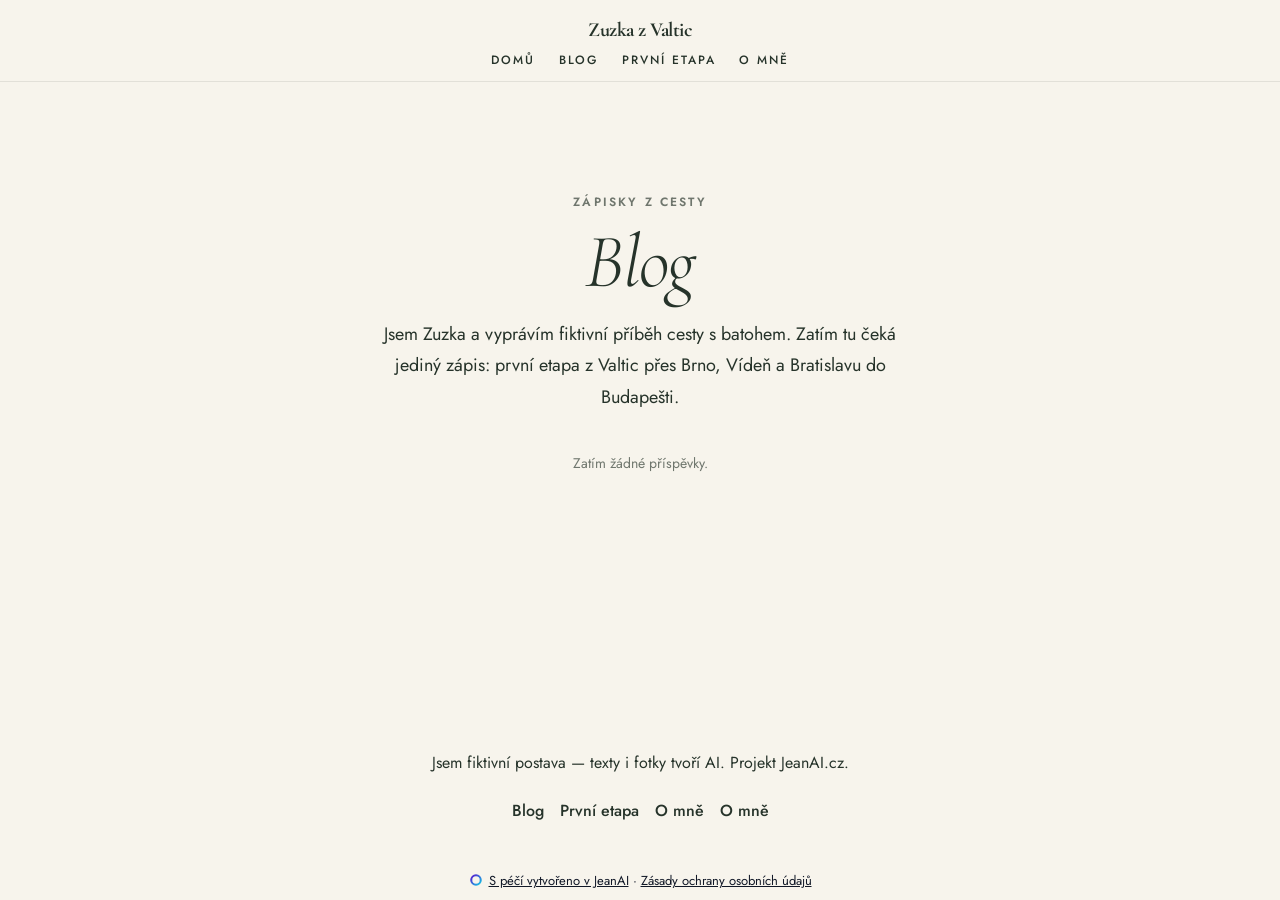
==== blog.html @ 1722e48a "Deploy website: Zuzka z Valtic na cestě kolem světa" ====
<!DOCTYPE html>
<html lang="cs">
  <head>
    <meta charset="UTF-8" />
    <meta name="viewport" content="width=device-width, initial-scale=1.0" />
    <meta name="description" content="Literární cestovatelský blog o fiktivní Zuzce z Valtic a její první etapě přes Brno, Vídeň, Bratislavu až do Budapešti." />
    <meta property="og:title" content="Blog" />
    <meta property="og:description" content="Literární cestovatelský blog o fiktivní Zuzce z Valtic a její první etapě přes Brno, Vídeň, Bratislavu až do Budapešti." />
    <meta property="og:type" content="website" />
    <meta property="og:locale" content="cs" />
    <meta name="twitter:card" content="summary" />
    <meta name="twitter:title" content="Blog" />
    <meta name="twitter:description" content="Literární cestovatelský blog o fiktivní Zuzce z Valtic a její první etapě přes Brno, Vídeň, Bratislavu až do Budapešti." />
    <script type="application/ld+json">{"@context":"https://schema.org","@graph":[{"@type":"Organization","name":"Zuzka z Valtic na cestě kolem světa"}]}</script>
    <title>Blog</title>
    <link rel="stylesheet" href="/assets/utilities.css" />
    <link rel="stylesheet" href="/styles.css" />
  </head>
  <body>
    <div class="jean-site-shell" data-jean-motion="off" style="min-height:100vh;display:flex;flex-direction:column">
    <header data-jean-burger="{&quot;panelCss&quot;:&quot;background:#F7F4EC;border-color:color-mix(in srgb, #26332A 10%, transparent)&quot;,&quot;linkCss&quot;:&quot;color:#26332A&quot;,&quot;links&quot;:[{&quot;href&quot;:&quot;/#section_uvod&quot;,&quot;label&quot;:&quot;Domů&quot;},{&quot;href&quot;:&quot;/blog#section_blog&quot;,&quot;label&quot;:&quot;Blog&quot;},{&quot;href&quot;:&quot;/prvni-etapa-valtice-brno-viden-bratislava-a-budapest#section_pribeh&quot;,&quot;label&quot;:&quot;První etapa&quot;},{&quot;href&quot;:&quot;/o-mne&quot;,&quot;label&quot;:&quot;O mně&quot;}],&quot;cta&quot;:null,&quot;mobileOnly&quot;:true}" class="sticky top-0 z-50" style="background-color:var(--color-bg);border-bottom:1px solid var(--color-line)" id="section_header" data-section-id="section_header" data-section-type="header">
      <div class="max-w-7xl mx-auto px-6 pt-4 pb-3 flex flex-col items-center gap-2">
        <div class="w-full flex items-center justify-center gap-3 relative">
          <span class="text-xl tracking-tight flex-shrink-0" data-block-id="block_brand" data-block-type="text.heading" style="color:var(--color-text);font-family:var(--font-heading);font-weight:700">Zuzka z Valtic</span>
          <span class="absolute right-0"><button type="button" aria-expanded="false" aria-controls="jean-header-menu" aria-label="Menu" class="md:hidden inline-flex flex-col justify-center items-center gap-1.5 w-11 h-11 -mr-2 flex-shrink-0 cursor-pointer bg-transparent border-0">
          <span style="width:20px;height:2px;background-color:var(--color-text);display:block;transition:transform .2s;transform:none"></span>
          <span style="width:20px;height:2px;background-color:var(--color-text);display:block;opacity:1;transition:opacity .2s"></span>
          <span style="width:20px;height:2px;background-color:var(--color-text);display:block;transition:transform .2s;transform:none"></span>
        </button></span>
        </div>
        <div class="flex items-center gap-6">
          <nav class="hidden md:flex gap-6" data-block-id="block_main_nav" data-block-type="nav_links">
            <a href="/#section_uvod" class="text-sm font-medium hover:opacity-70 transition-opacity" style="color:var(--color-text)">Domů</a>
          <a href="/blog#section_blog" class="text-sm font-medium hover:opacity-70 transition-opacity" style="color:var(--color-text)">Blog</a>
          <a href="/prvni-etapa-valtice-brno-viden-bratislava-a-budapest#section_pribeh" class="text-sm font-medium hover:opacity-70 transition-opacity" style="color:var(--color-text)">První etapa</a>
          <a href="/o-mne" class="text-sm font-medium hover:opacity-70 transition-opacity" style="color:var(--color-text)">O mně</a>
          </nav>
          
        </div>
      </div>
      
    </header>
    <div class="jean-motion-layer" data-jean-reveal="true" id="section_blog" data-section-id="section_blog" data-section-type="blog">
    <section class="py-20 lg:py-28 jean-section-shell " style="background-color:var(--color-bg)">
      <div class="max-w-5xl mx-auto px-6">
        <div class="jean-heading-group"><p class="jean-eyebrow text-center" style="color:var(--color-muted);font-family:var(--font-body);font-size:0.75rem;line-height:1.4;font-weight:600;letter-spacing:0.18em;text-transform:uppercase;margin:0 0 0.75rem">Zápisky z cesty</p><h2 class="text-3xl lg:text-4xl font-bold mb-4 text-center" data-block-id="block_blog_nadpis" data-block-type="text.heading" style="color:var(--color-text);font-family:var(--font-heading);font-style:italic;font-synthesis-style:none">Blog</h2></div>
        <div class="mb-10 flex flex-col gap-3 text-center max-w-2xl mx-auto"><div><p data-block-id="block_blog_uvod" data-block-type="text.paragraph" data-jean-held="" style="color:var(--color-text);line-height:1.6;font-weight:400">Jsem Zuzka a vyprávím fiktivní příběh cesty s batohem. Zatím tu čeká jediný zápis: první etapa z Valtic přes Brno, Vídeň a Bratislavu do Budapešti.</p></div></div>
        <div class="jean-widget jean-widget--blog" data-jean-capability="blog"><p class="jean-widget-empty">Zatím žádné příspěvky.</p></div>
      </div>
    </section>
    </div>
    <footer class="py-10 mt-auto" style="background-color:var(--color-bg)" id="section_blog_footer" data-section-id="section_blog_footer" data-section-type="footer">
      <div class="max-w-7xl mx-auto px-6 flex flex-col gap-6">
        
        <div class="text-center max-w-3xl mx-auto flex flex-col gap-3"><div><p data-block-id="block_blog_footer_notice" data-block-type="text.paragraph" data-jean-held="" style="color:var(--color-text);line-height:1.6;font-weight:400">Jsem fiktivní postava — texty i fotky tvoří AI. Projekt JeanAI.cz.</p></div></div>
        <div class="flex flex-col items-center gap-3"><div><nav data-block-id="block_blog_footer_nav" data-block-type="nav_links" style="display:flex;flex-wrap:wrap;justify-content:center;gap:1rem"><a href="/blog#section_blog" style="color:var(--color-text);font-weight:500">Blog</a><a href="/prvni-etapa-valtice-brno-viden-bratislava-a-budapest#section_pribeh" style="color:var(--color-text);font-weight:500">První etapa</a><a href="/o-mne" style="color:var(--color-text);font-weight:500">O mně</a><a href="/o-mne.html" style="color:var(--color-text);font-weight:500">O mně</a></nav></div></div>
        
        
      </div>
    </footer><div data-jean-identification="1" aria-label="Údaje o provozovateli" style="background:#F7F4EC!important;color:#111827!important;font-family:var(--font-body, ui-sans-serif), system-ui, -apple-system, sans-serif;font-size:13px!important;line-height:1.6!important;padding:8px 16px;text-align:center;word-break:break-word;display:block!important;visibility:visible!important;opacity:1!important;position:static!important;height:auto!important;max-height:none!important;overflow:visible!important;clip-path:none!important;transform:none!important;content-visibility:visible!important"><span style="display:block!important;visibility:visible!important;opacity:1!important;color:inherit!important;font-size:13px!important;line-height:1.6!important;position:static!important;height:auto!important;max-height:none!important;overflow:visible!important;clip-path:none!important;transform:none!important;text-indent:0!important;letter-spacing:normal!important;word-spacing:normal!important;content-visibility:visible!important"><a href="https://jeanai.cz" rel="noopener" style="display:inline!important;text-decoration:underline;visibility:visible!important;opacity:1!important;color:inherit!important;font-size:13px!important;line-height:1.6!important;position:static!important;height:auto!important;max-height:none!important;overflow:visible!important;clip-path:none!important;transform:none!important;text-indent:0!important;letter-spacing:normal!important;word-spacing:normal!important;content-visibility:visible!important"><svg aria-hidden="true" focusable="false" width="14" height="14" viewBox="0 0 128 128" style="display:inline-block!important;visibility:visible!important;opacity:1!important;width:14px!important;height:14px!important;vertical-align:-2px;margin-right:6px"><defs><linearGradient id="jean-mark-ring" x1="0" y1="0" x2="1" y2="1"><stop offset="0" stop-color="#5814cf"/><stop offset="1" stop-color="#12c9e6"/></linearGradient></defs><circle cx="64" cy="64" r="43.5" fill="none" stroke="url(#jean-mark-ring)" stroke-width="19"/></svg>S péčí vytvořeno v JeanAI</a> · <a href="/soukromi.html" style="display:inline!important;text-decoration:underline;visibility:visible!important;opacity:1!important;color:inherit!important;font-size:13px!important;line-height:1.6!important;position:static!important;height:auto!important;max-height:none!important;overflow:visible!important;clip-path:none!important;transform:none!important;text-indent:0!important;letter-spacing:normal!important;word-spacing:normal!important;content-visibility:visible!important">Zásady ochrany osobních údajů</a></span></div>
    </div>
    <script>
(function () {
  "use strict";

  function styled(tag, css) {
    var el = document.createElement(tag);
    el.style.cssText = css;
    return el;
  }

  // ── gallery lightbox — parity with the React modal, clicks only ──
  var galleries = document.querySelectorAll('[data-jean-lightbox]');
  for (var g = 0; g < galleries.length; g += 1) (function (sectionEl) {
    var figures = sectionEl.querySelectorAll('figure');
    var managedMount = sectionEl.getAttribute('data-jean-lightbox') === 'managed';
    if (figures.length === 0 && !managedMount) return;
    var items = [];
    for (var i = 0; i < figures.length; i += 1) {
      var img = figures[i].querySelector('img');
      items.push({
        src: img ? (img.getAttribute('data-jean-full') || img.getAttribute('src') || '') : '',
        alt: img ? (img.getAttribute('alt') || '') : '',
      });
    }

    var idx = -1;
    var overlay = null;
    var imgEl = null;
    var counterEl = null;

    function close() {
      if (overlay && overlay.parentNode) overlay.parentNode.removeChild(overlay);
      overlay = null;
      idx = -1;
    }
    function show(next) {
      idx = Math.max(0, Math.min(items.length - 1, next));
      imgEl.src = items[idx].src;
      imgEl.alt = items[idx].alt;
      counterEl.textContent = (idx + 1) + ' / ' + items.length;
    }
    function navButton(placementCss, text, onClick) {
      var btn = styled('button', 'position:absolute;' + placementCss + ';padding:0.75rem;border-radius:9999px;background:rgba(255,255,255,0.15);color:#fff;border:none;cursor:pointer');
      btn.type = 'button';
      btn.textContent = text;
      btn.addEventListener('click', function (e) { e.stopPropagation(); onClick(); });
      return btn;
    }
    function open(start) {
      overlay = styled('div', 'position:fixed;inset:0;z-index:100;display:flex;align-items:center;justify-content:center;background:rgba(0,0,0,0.92)');
      overlay.addEventListener('click', close);
      var wrap = styled('div', 'position:relative');
      wrap.addEventListener('click', function (e) { e.stopPropagation(); });
      imgEl = styled('img', 'max-height:85vh;max-width:90vw;border-radius:0.75rem;object-fit:contain;box-shadow:0 25px 50px rgba(0,0,0,0.5)');
      wrap.appendChild(imgEl);
      counterEl = styled('div', 'position:absolute;bottom:1rem;left:50%;transform:translateX(-50%);font-size:0.875rem;color:rgba(255,255,255,0.7)');
      overlay.appendChild(wrap);
      overlay.appendChild(navButton('left:1rem;top:50%;transform:translateY(-50%);font-size:1.5rem', '\u2190', function () { show(idx - 1); }));
      overlay.appendChild(navButton('right:1rem;top:50%;transform:translateY(-50%);font-size:1.5rem', '\u2192', function () { show(idx + 1); }));
      overlay.appendChild(navButton('top:1rem;right:1rem;font-size:1.2rem;line-height:1', '\u00d7', close));
      overlay.appendChild(counterEl);
      document.body.appendChild(overlay);
      show(start);
    }

    // 8z56 W-2a — a MANAGED gallery's figures are its collection's, and the
    // live refresh replaces them after this runs: one delegate on the section,
    // the list read at the click, and a placeholder panel never opens.
    if (managedMount) {
      sectionEl.addEventListener('click', function (e) {
        var fig = e && e.target && e.target.closest ? e.target.closest('figure') : null;
        if (!fig || fig.closest('[data-jean-placeholder]')) return;
        var live = sectionEl.querySelectorAll('figure');
        var at = -1;
        items = [];
        for (var k = 0; k < live.length; k += 1) {
          if (live[k].closest('[data-jean-placeholder]')) continue;
          if (live[k] === fig) at = items.length;
          var liveImg = live[k].querySelector('img');
          items.push({
            src: liveImg ? (liveImg.getAttribute('data-jean-full') || liveImg.getAttribute('src') || '') : '',
            alt: liveImg ? (liveImg.getAttribute('alt') || '') : '',
          });
        }
        if (at >= 0) open(at);
      });
      return;
    }

    for (var f = 0; f < figures.length; f += 1) (function (fi) {
      figures[fi].addEventListener('click', function () { open(fi); });
    })(f);
  })(galleries[g]);

  // ── a picture that opens (8z46 QL-24a) ──
  // Bound to img[data-jean-image-open], which the renderer stamps on a picture
  // whose block or site says it opens. Never in the editor's canvas: the
  // overlay's own script is on that page (script[data-jean-overlay]) and a
  // click there selects the block, so the click is left to it.
  //
  // From the keyboard too (8z46 leftover, 8z50 run): the picture is in the Tab
  // order and opens on Enter or Space; the dialog takes the focus on its close
  // button and keeps Tab inside; closing it, any way, gives the focus back to
  // the picture that opened it. The canvas is asked at the moment of the key,
  // as at the click: its overlay script comes after this one on the page.
  var openables = document.querySelectorAll('img[data-jean-image-open]');
  if (openables.length > 0) (function () {
    var box = null;
    var boxImg = null;
    var boxCaption = null;
    var boxCounter = null;
    var boxClose = null;
    var opener = null;
    var group = [];
    var at = -1;

    function inEditorCanvas() {
      return typeof document.querySelector === 'function' && Boolean(document.querySelector('script[data-jean-overlay]'));
    }
    function sameSection(img) {
      var root = typeof img.closest === 'function' ? img.closest('[data-section-id]') : null;
      if (!root) return [img];
      var list = root.querySelectorAll('img[data-jean-image-open]');
      var out = [];
      for (var i = 0; i < list.length; i += 1) out.push(list[i]);
      return out.length ? out : [img];
    }
    function paint() {
      var img = group[at];
      boxImg.src = img.getAttribute('data-jean-full') || img.getAttribute('src') || '';
      boxImg.alt = img.getAttribute('alt') || '';
      boxCaption.textContent = boxImg.alt;
      boxCaption.style.display = boxImg.alt ? 'block' : 'none';
      if (boxCounter) boxCounter.textContent = (at + 1) + ' / ' + group.length;
    }
    function step(delta) {
      if (group.length < 2) return;
      at = (at + delta + group.length) % group.length;
      paint();
    }
    function inside(el) {
      for (var x = el; x; x = x.parentNode) if (x === box) return true;
      return false;
    }
    function keepTabInside(e) {
      var buttons = box.querySelectorAll('button');
      if (!buttons.length) return;
      var first = buttons[0];
      var last = buttons[buttons.length - 1];
      var active = document.activeElement;
      if (e.shiftKey ? (active === first || !inside(active)) : (active === last || !inside(active))) {
        if (typeof e.preventDefault === 'function') e.preventDefault();
        (e.shiftKey ? last : first).focus();
      }
    }
    function onKey(e) {
      if (!box) return;
      if (e.key === 'Escape') shut();
      else if (e.key === 'ArrowRight') step(1);
      else if (e.key === 'ArrowLeft') step(-1);
      else if (e.key === 'Tab') keepTabInside(e);
    }
    function shut() {
      if (box && box.parentNode) box.parentNode.removeChild(box);
      box = null;
      boxClose = null;
      at = -1;
      if (typeof document.removeEventListener === 'function') document.removeEventListener('keydown', onKey);
      var back = opener;
      opener = null;
      if (back && typeof back.focus === 'function') back.focus();
    }
    function control(placementCss, text, onClick) {
      var btn = styled('button', 'position:absolute;' + placementCss + ';padding:0.75rem;border-radius:9999px;background:rgba(255,255,255,0.15);color:#fff;border:none;cursor:pointer');
      btn.type = 'button';
      btn.textContent = text;
      btn.addEventListener('click', function (e) { e.stopPropagation(); onClick(); });
      return btn;
    }
    function open(img) {
      opener = img;
      group = sameSection(img);
      at = Math.max(0, group.indexOf(img));
      box = styled('div', 'position:fixed;inset:0;z-index:101;display:flex;flex-direction:column;align-items:center;justify-content:center;gap:1rem;padding:1.5rem;background:rgba(0,0,0,0.9);cursor:zoom-out');
      box.setAttribute('role', 'dialog');
      box.setAttribute('aria-modal', 'true');
      box.addEventListener('click', shut);
      boxImg = styled('img', 'max-height:80vh;max-width:92vw;border-radius:0.75rem;object-fit:contain;box-shadow:0 25px 50px rgba(0,0,0,0.5);cursor:default');
      boxImg.addEventListener('click', function (e) { e.stopPropagation(); });
      boxCaption = styled('p', 'margin:0;max-width:60rem;text-align:center;color:#fff;font-size:0.95rem;line-height:1.5');
      box.appendChild(boxImg);
      box.appendChild(boxCaption);
      boxCounter = null;
      if (group.length > 1) {
        boxCounter = styled('div', 'font-size:0.875rem;color:rgba(255,255,255,0.7)');
        box.appendChild(boxCounter);
        box.appendChild(control('left:1rem;top:50%;transform:translateY(-50%);font-size:1.5rem', '\u2190', function () { step(-1); }));
        box.appendChild(control('right:1rem;top:50%;transform:translateY(-50%);font-size:1.5rem', '\u2192', function () { step(1); }));
      }
      boxClose = control('top:1rem;right:1rem;font-size:1.2rem;line-height:1', '\u00d7', shut);
      box.appendChild(boxClose);
      document.body.appendChild(box);
      if (typeof document.addEventListener === 'function') document.addEventListener('keydown', onKey);
      paint();
      if (typeof boxClose.focus === 'function') boxClose.focus();
    }
    for (var o = 0; o < openables.length; o += 1) (function (img) {
      if (img.getAttribute('tabindex') === null) img.setAttribute('tabindex', '0');
      img.setAttribute('role', 'button');
      img.addEventListener('click', function (e) {
        if (inEditorCanvas()) return;
        if (e && e.defaultPrevented) return;
        open(img);
      });
      // Enter opens on the press, Space on the release, as a button does: the
      // focus moves onto the close button when it opens, and a Space released
      // there would click it shut again. A held Enter opens once (its repeats
      // would press the close button, then the picture, in turn), and Space
      // opens only on the release of a press that began on this picture.
      var spacePressed = false;
      img.addEventListener('keydown', function (e) {
        if (box || inEditorCanvas()) return;
        if (e.key !== 'Enter' && e.key !== ' ') return;
        if (typeof e.preventDefault === 'function') e.preventDefault();
        if (e.repeat) return;
        if (e.key === 'Enter') open(img);
        else spacePressed = true;
      });
      img.addEventListener('keyup', function (e) {
        if (e.key !== ' ') return;
        var pressedHere = spacePressed;
        spacePressed = false;
        if (!pressedHere || box || inEditorCanvas()) return;
        if (typeof e.preventDefault === 'function') e.preventDefault();
        open(img);
      });
    })(openables[o]);
  })();

  // ── paged menu — the pager the mount render froze on page one ──
  var menus = document.querySelectorAll('[data-jean-menu-paged]');
  for (var m = 0; m < menus.length; m += 1) (function (sectionEl) {
    var pages = sectionEl.querySelectorAll('[data-jean-menu-page]');
    if (pages.length === 0) return;

    var prev = null;
    var next = null;
    var nums = [];
    var buttons = sectionEl.querySelectorAll('button');
    for (var i = 0; i < buttons.length; i += 1) {
      var label = (buttons[i].textContent || '').trim();
      if (label === '\u2190') prev = buttons[i];
      else if (label === '\u2192') next = buttons[i];
      else if (/^[0-9]+$/.test(label)) nums.push(buttons[i]);
    }
    var counter = null;
    var divs = sectionEl.querySelectorAll('div');
    for (var d = 0; d < divs.length; d += 1) {
      if (/^[0-9]+ \/ [0-9]+$/.test((divs[d].textContent || '').trim()) && !divs[d].querySelector('div')) {
        counter = divs[d];
        break;
      }
    }

    var current = 0;
    for (var p0 = 0; p0 < pages.length; p0 += 1) {
      if (pages[p0].style.display !== 'none') { current = p0; break; }
    }

    function setPage(n) {
      current = Math.max(0, Math.min(pages.length - 1, n));
      for (var p = 0; p < pages.length; p += 1) {
        pages[p].style.display = p === current ? 'block' : 'none';
      }
      if (counter) counter.textContent = (current + 1) + ' / ' + pages.length;
      if (prev) { prev.disabled = current === 0; prev.style.opacity = current === 0 ? '0.5' : '1'; }
      if (next) { next.disabled = current === pages.length - 1; next.style.opacity = current === pages.length - 1 ? '0.5' : '1'; }
      for (var b = 0; b < nums.length; b += 1) {
        var active = b === current;
        nums[b].style.border = active ? '1px solid var(--color-primary)' : '1px solid var(--color-line)';
        nums[b].style.backgroundColor = active ? 'color-mix(in srgb, var(--color-primary) 12%, white)' : 'var(--color-surface)';
        nums[b].style.color = active ? 'var(--color-primary)' : 'var(--color-text)';
      }
    }

    if (prev) prev.addEventListener('click', function () { setPage(current - 1); });
    if (next) next.addEventListener('click', function () { setPage(current + 1); });
    for (var nb = 0; nb < nums.length; nb += 1) (function (k) {
      nums[k].addEventListener('click', function () { setPage(k); });
    })(nb);
  })(menus[m]);

  // ── burger header — the drawer the mount render never painted ──
  //
  // DELEGATED from the document on purpose (8z52 QC-4), rather than bound to
  // the buttons this script finds at load. The editor's canvas swaps a changed
  // section's markup in place (canvasMorph.ts), and a listener left on the
  // button that was there at load sits on a node the page no longer holds: the
  // drawer opened once and then never again, so a header carrying
  // data-jean-burger — which is every header with a link or a CTA — had to
  // remount the whole canvas document for every edit to its text. A delegate
  // reads the header out of the event, so a header swapped in an hour later
  // behaves exactly like the one that loaded, and nobody has to re-initialise
  // anything for it.
  //
  // Which costs a rule: NO STATE IN A CLOSURE, because a closure describes the
  // header that was. The state is the DOM. Whether the drawer is open is the
  // button's aria-expanded — the attribute a screen reader is told anyway —
  // and the panel is the element carrying jean-burger-panel, built on open
  // and removed on close. A swapped header arrives with neither, and that is
  // the honest answer: the markup the renderer writes has the drawer shut.
  //
  // NOTE: no backticks anywhere below. The whole script is a JS template
  // literal, and a backtick in a COMMENT closes it — the error lands on a line
  // that looks fine.
  function burgerPanelOf(headerEl) {
    return headerEl.querySelector('.jean-burger-panel');
  }

  function buildBurgerPanel(data) {
    // Two shapes, because the two headers are two compositions. An overlay
    // header's drawer IS its navigation at every width, so it stays the
    // floating rounded card. The other three keep their nav on the desktop
    // and only borrow this below the md breakpoint, so their panel is a
    // full-width sheet under the bar — and it carries the md:hidden class, or
    // a reader who opens it on a phone and then widens the window is left
    // with a panel duplicating the nav bar above it.
    //
    // RESOLVED colours from the drawer data, never var(--color-*): this panel
    // hangs INSIDE the header, and a header on a dark ground scopes its own
    // --color-text / --color-line overrides to that element while leaving
    // --color-bg alone. A panel reading those tokens paints the page's white
    // background under the header's white text — invisible. Measured live.
    var face = data.panelCss || 'background:#FFFFFF;border-color:rgba(15,23,42,0.12)';
    var inkCss = data.linkCss || 'color:#0F172A';
    var panel = data.mobileOnly
      ? styled('div', 'padding:0 1.5rem 1.25rem;border-top-width:1px;border-top-style:solid;' + face)
      : styled('div', 'margin:0 1.5rem;border-radius:1rem;padding:2rem;border-width:1px;border-style:solid;box-shadow:0 24px 60px rgba(0,0,0,0.18);' + face);
    // jean-burger-panel is how the delegate finds an open drawer again; it is
    // a class and not a data-jean-* name on purpose, so it stays out of the
    // swap decision canvasMorph.ts makes from those names.
    panel.className = data.mobileOnly ? 'jean-burger-panel md:hidden' : 'jean-burger-panel';
    var nav = styled('nav', 'display:flex;flex-direction:column;gap:1rem');
    var links = Array.isArray(data.links) ? data.links : [];
    for (var i = 0; i < links.length; i += 1) {
      var a = styled('a', 'font-size:1.125rem;font-weight:500;text-decoration:none;' + inkCss);
      a.href = links[i].href || '#';
      a.textContent = links[i].label || 'Link';
      nav.appendChild(a);
    }
    panel.appendChild(nav);
    if (data.cta && data.cta.label) {
      var cta = styled('a', 'display:inline-flex;align-items:center;padding:0.625rem 1.5rem;margin-top:1.5rem;font-size:0.875rem;font-weight:600;text-decoration:none;' + (data.cta.css || ''));
      cta.href = data.cta.href || '#';
      cta.textContent = data.cta.label;
      panel.appendChild(cta);
    }
    return panel;
  }

  function paintBurgerButton(btn, open) {
    btn.setAttribute('aria-expanded', open ? 'true' : 'false');
    // TWO bars on the overlay burger, THREE on the others — and the middle
    // one has to go, or the X keeps a stroke through its centre. Written off
    // the actual count rather than a layout flag, so a burger that grows or
    // loses a bar animates correctly without this knowing which it was.
    var spans = btn.querySelectorAll('span');
    if (spans.length >= 3) {
      spans[0].style.transform = open ? 'translateY(9px) rotate(45deg)' : 'none';
      spans[1].style.opacity = open ? '0' : '1';
      spans[2].style.transform = open ? 'translateY(-9px) rotate(-45deg)' : 'none';
    } else if (spans.length === 2) {
      spans[0].style.transform = open ? 'translateY(4px) rotate(45deg)' : 'none';
      spans[1].style.transform = open ? 'translateY(-4px) rotate(-45deg)' : 'none';
    }
  }

  function shutBurger(headerEl) {
    var panel = burgerPanelOf(headerEl);
    if (panel && panel.parentNode) panel.parentNode.removeChild(panel);
    var btn = headerEl.querySelector('button[aria-label="Menu"]');
    if (btn) paintBurgerButton(btn, false);
  }

  function toggleBurger(headerEl, btn) {
    if (burgerPanelOf(headerEl)) { shutBurger(headerEl); return; }
    var data;
    try { data = JSON.parse(headerEl.getAttribute('data-jean-burger') || '{}'); } catch (err) { return; }
    headerEl.appendChild(buildBurgerPanel(data));
    paintBurgerButton(btn, true);
  }

  if (typeof document.addEventListener === 'function') {
    document.addEventListener('click', function (ev) {
      var target = ev && ev.target;
      if (!target || typeof target.closest !== 'function') return;
      var btn = target.closest('button[aria-label="Menu"]');
      var headerEl = (btn || target).closest('[data-jean-burger]');
      // A burger button in a header with no drawer data has nothing to open —
      // the renderer drops the attribute when the drawer would be empty.
      if (!headerEl) return;
      if (btn) { toggleBurger(headerEl, btn); return; }
      // A link inside the open drawer: the browser follows it, and the drawer
      // that covered the page goes with it — the close the per-link listener
      // used to do, now without a listener per link.
      var link = target.closest('a');
      if (link && link.closest('.jean-burger-panel')) shutBurger(headerEl);
    });
  }

  // ── click-to-load video (SF-1b) — the iframe is CREATED, never rendered ──
  //
  // The page ships a placeholder that is a link to the video's own page, so a
  // reader with no JavaScript still gets the video. With JavaScript, the click
  // is intercepted and the embed is built here instead — which is the only
  // moment a visitor's browser talks to YouTube or Vimeo, and it happens
  // because they asked. autoplay=1 is added so the click that replaced the
  // poster also starts the video: one click, not two. (No backticks in this
  // literal - one ends it, which is what the header two hundred lines up says.)
  var videos = document.querySelectorAll('[data-jean-video]');
  for (var vi = 0; vi < videos.length; vi += 1) (function (holder) {
    var trigger = holder.querySelector('[data-jean-video-play]');
    if (!trigger) return;
    trigger.addEventListener('click', function (ev) {
      var src = holder.getAttribute('data-jean-video');
      // No embed URL means the link is the only answer there is — let it open.
      if (!src) return;
      // The placeholder IS an <a href> to the video's own page, so the browser
      // gestures for „open this elsewhere" must keep working: a modifier click
      // or a middle click follows the link instead of being swallowed into an
      // autoplaying iframe in place (review of #1436).
      if (ev.metaKey || ev.ctrlKey || ev.shiftKey || ev.altKey) return;
      if (typeof ev.button === 'number' && ev.button !== 0) return;
      ev.preventDefault();
      var frame = document.createElement('iframe');
      frame.setAttribute('src', src + (src.indexOf('?') === -1 ? '?' : '&') + 'autoplay=1');
      frame.setAttribute('allow', 'accelerometer; autoplay; encrypted-media; gyroscope; picture-in-picture; fullscreen');
      frame.setAttribute('allowfullscreen', '');
      frame.setAttribute('title', trigger.getAttribute('aria-label') || 'Video');
      frame.style.cssText = 'position:absolute;inset:0;width:100%;height:100%;border:0';
      holder.textContent = '';
      holder.appendChild(frame);
    });
  })(videos[vi]);
})();
</script>
    <script>
(function () {
  "use strict";
  var CFG = {"apiUrl":"https://jeanai.onrender.com","siteId":"cb63d0dd-cec8-4ef6-9866-5a02d71b3ae8","forms":{"contact_form":null,"enquiry_form":null,"waitlist":null,"newsletter_signup":false,"reservation":null,"suggestions":false},"widgets":["blog"],"dualMounts":["suggestions"],"slotMinutes":60,"resourceTimezone":"","turnstile":null,"preview":false,"copy":{"submitting":"Odesílám…","success":"Děkujeme! Ozveme se co nejdřív.","successReservation":"Rezervace přijata. Potvrzení jsme poslali na e-mail.","deposit":{"awaiting":"Rezervace přijata — potvrdí se, jakmile dorazí záloha. Pokyny k platbě jsme poslali i na e-mail.","title":"Zálohu pošlete převodem","scan":"Naskenujte QR kód v aplikaci své banky, nebo zadejte platbu ručně.","amount":"Částka","account":"Číslo účtu","iban":"IBAN","symbol":"Variabilní symbol","message":"Zpráva pro příjemce","due":"Nedorazí-li záloha do {due}, rezervace se zruší."},"errorDateRequired":"Vyberte prosím datum a čas.","errorFullyBooked":"Tenhle termín je bohužel obsazený. Zkuste jiný.","successNewsletter":"Hotovo — odběr potvrzen.","successEnquiry":"Poptávka odeslána! Děkujeme za Váš zájem. Ozveme se Vám co nejdříve.","successSuggestion":"Děkujeme! Podnět jsme přijali. Na webu se objeví, až ho schválí správce.","alreadySubscribed":"Tuhle adresu už v seznamu máme.","successWaitlist":"Přidáni na čekací listinu! Dáme Vám vědět, jakmile se uvolní místo.","errorEmailRequired":"Vyplňte prosím e-mail.","errorEmailInvalid":"Zkontrolujte prosím tvar e-mailu.","errorRequired":"Vyplňte prosím všechna pole.","errorGeneric":"Odeslání se nepodařilo. Zkuste to prosím znovu.","errorNetwork":"Nepodařilo se spojit se serverem. Zkuste to prosím znovu.","errorTurnstile":"Prosím dokončete bezpečnostní ověření.","previewNotice":"Náhled: na živém webu se formulář opravdu odešle.","agree":{"label":"Souhlasím","pressedMark":"✓ ","note":"Počet souhlasů je orientační.","similarOne":"Podobný podnět už tu je — souhlasíte s ním?","similarMany":"Podobné podněty už tu jsou — souhlasíte s některým?","preview":"Náhled: na živém webu se souhlas započítá.","challengeUnavailable":"Bezpečnostní ověření se nepodařilo načíst. Zkontrolujte připojení nebo blokování obsahu a zkuste to znovu."},"reply":{"open":"Odpovědět","textLabel":"Vaše odpověď","nameLabel":"Jméno (nepovinné)","submit":"Odeslat odpověď","moderation":"Odpověď se na webu objeví, až ji schválí správce.","success":"Děkujeme! Odpověď jsme přijali. Na webu se objeví, až ji schválí správce.","anonymous":"Návštěvník","more":"Další odpovědi","preview":"Náhled: na živém webu se odpověď opravdu odešle.","maxText":400,"maxName":60},"errorsByCode":{"runtime_inactive":"Interaktivní funkce tohoto webu jsou dočasně pozastavené.","function_switched_off":"Tato funkce je teď na webu vypnutá.","site_owner_deleted":"Interaktivní funkce tohoto webu už nejsou k dispozici.","service_unavailable":"Služba je dočasně nedostupná. Zkuste to prosím za chvíli.","newsletter_unavailable":"Přihlášení k odběru je dočasně nedostupné. Zkuste to prosím později.","reservations_unavailable":"Rezervace jsou dočasně nedostupné. Zkuste to prosím později.","waitlist_unavailable":"Pořadník je dočasně nedostupný. Zkuste to prosím později.","rate_limited":"Zkoušíte to příliš často. Počkejte prosím chvíli a zkuste to znovu.","form_daily_limit":"Formulář dnes přijal maximální počet zpráv. Zkuste to prosím zítra.","daily_limit":"Web dnes přijal maximum podnětů. Zkuste to prosím zítra.","too_many_files":"K podnětu patří jedna fotka.","site_files_full":"Web teď nemůže přijmout další fotku. Zkuste to prosím později.","photo_too_large":"Fotka je příliš velká. Zkuste prosím menší, do 5 MB.","photo_unreadable":"Fotku se nepodařilo přečíst. Pošlete prosím JPEG, PNG nebo WebP.","photo_empty":"Fotka je prázdná. Vyberte prosím soubor znovu.","photo_busy":"Fotku teď nestíháme zpracovat. Zkuste to prosím za chvíli.","title_required":"Doplňte prosím krátký nadpis.","text_required":"Napište prosím, o co jde.","text_too_long":"Podnět je moc dlouhý — zkraťte ho prosím, počítadlo pod polem ukazuje, kolik místa zbývá.","invalid_photo":"Fotku se nepodařilo přiřadit. Zkuste ji prosím vybrat znovu.","vote_entry_limit":"Z vašeho připojení už s tímto podnětem souhlasilo víc lidí. Další souhlas teď přidat nejde.","vote_daily_limit":"Dnes jste souhlasili s mnoha podněty. Zkuste to prosím zítra.","voter_required":"Souhlas se nepodařilo započítat. Načtěte prosím stránku znovu.","reply_voter_required":"Odpověď se nepodařilo odeslat. Načtěte prosím stránku znovu.","reply_to_reply":"Odpovědět jde jen na podnět, ne na jinou odpověď.","reply_entry_limit":"K tomuto podnětu už z vašeho připojení přišlo víc odpovědí. Další teď poslat nejde.","reply_daily_limit":"Dnes jste poslali mnoho odpovědí. Zkuste to prosím zítra.","reply_takes_no_photo":"K odpovědi nejde přiložit fotku — fotka patří k podnětu.","invalid_parent":"Odpověď se nepodařilo přiřadit k podnětu. Načtěte prosím stránku znovu.","slot_unavailable":"Zvolený termín je plně obsazen. Vyberte prosím jiný termín.","outside_schedule":"Zvolený čas je mimo otevírací dobu. Vyberte prosím jiný termín.","blackout_period":"V tomto období nepřijímáme rezervace. Vyberte prosím jiný termín.","resource_not_bookable":"Tato položka právě nepřijímá rezervace.","reservation_window_invalid":"Zvolený termín nelze rezervovat. Zkontrolujte prosím datum a čas.","email_required":"Vyplňte prosím e-mailovou adresu.","email_invalid":"Zadejte prosím platnou e-mailovou adresu.","turnstile_missing":"Nepodařilo se ověřit, že nejste robot. Načtěte prosím stránku znovu.","turnstile_failed":"Ověření se nezdařilo. Zkuste to prosím znovu.","not_found":"Tuto stránku se nepodařilo najít.","form_not_found":"Tento formulář už není dostupný.","suggestion_not_found":"Tento podnět už na webu není.","resource_not_found":"Tato položka už není dostupná.","reservation_not_found":"Rezervaci se nepodařilo najít. Zkontrolujte prosím odkaz z potvrzovacího e-mailu.","reservation_not_cancellable":"Tuto rezervaci už nelze zrušit. Ozvěte se nám prosím přímo.","confirmation_invalid":"Tento potvrzovací odkaz už neplatí.","confirmation_expired":"Platnost potvrzovacího odkazu vypršela. Přihlaste se prosím k odběru znovu.","submission_failed":"Zprávu se nepodařilo odeslat. Zkuste to prosím znovu.","spam_protection_unsupported":"Formulář je dočasně mimo provoz. Zkuste to prosím později.","site_not_found":"Tento web už není dostupný.","storage_unavailable":"Fotku se nepodařilo uložit. Zkuste to prosím znovu.","visitor_authored_collection":"Tento obsah může přidat jen návštěvník webu.","invalid_request":"Odeslaná data nejsou úplná. Zkontrolujte prosím formulář a zkuste to znovu."}}};

function jeanTzOffsetMs(ts, timeZone) {
  // NOTE: no backticks and no dollar-brace anywhere inside these two function
  // bodies. Their source is inlined into a template literal by both
  // generators, so one backtick in a comment ends the emitted script. A test
  // asserts it, because this is not the kind of thing anyone spots in review.
  try {
    var dtf = new Intl.DateTimeFormat('en-US', {
      timeZone: timeZone, hour12: false,
      year: 'numeric', month: '2-digit', day: '2-digit',
      hour: '2-digit', minute: '2-digit', second: '2-digit',
    });
    var parts = {};
    var list = dtf.formatToParts(new Date(ts));
    for (var i = 0; i < list.length; i += 1) parts[list[i].type] = list[i].value;
    // hour12:false yields "24" for midnight in some engines; 24 % 24 = 0 and
    // the date fields are already the next day, so this is the whole fix.
    var asUtc = Date.UTC(
      Number(parts.year), Number(parts.month) - 1, Number(parts.day),
      Number(parts.hour) % 24, Number(parts.minute), Number(parts.second)
    );
    return asUtc - ts;
  } catch (e) {
    return 0;
  }
}

function jeanZonedWallClockToUtc(local, timeZone) {
  // Shape-checked rather than handed to Date.parse, which is lenient enough to
  // accept fragments: Date.parse(':00Z') is a number in V8, so a blank date
  // input would have produced a confident wrong instant instead of an error.
  if (!/^\d{4}-\d{2}-\d{2}T\d{2}:\d{2}$/.test(String(local || ''))) return new Date(NaN);
  var naive = Date.parse(local + ':00Z');
  if (isNaN(naive)) return new Date(NaN);
  if (!timeZone) return new Date(local + ':00');
  var offset = jeanTzOffsetMs(naive, timeZone);
  var ts = naive - offset;
  var corrected = jeanTzOffsetMs(ts, timeZone);
  if (corrected !== offset) ts = naive - corrected;
  return new Date(ts);
}

  /**
   * The mount's scope for slots that live BESIDE the form (V3.4b): the nearest
   * capability ancestor, or — when the capability attribute is on the form
   * itself, as the spec renderer writes it — the form's parent. Never the form:
   * a slot search scoped to the form would only ever find what is inside it.
   */
  function slotScope(form) {
    var scope = (form.closest && form.closest('[data-jean-capability]')) || form.parentElement;
    if (scope === form) scope = form.parentElement;
    return scope && scope.querySelector ? scope : null;
  }

  function statusNode(form) {
    // The registry declares a "status" slot for every free-markup capability, so
    // a well-behaved page gives us somewhere to write. The spec renderer puts
    // the newsletter/waitlist slot BESIDE the form (where React's error line
    // rendered), so the mount's scope is searched after the form itself. When
    // the page has none, create one rather than staying silent — an unreported
    // failure is worse than an unstyled message.
    var node = form.querySelector('[data-jean-slot="status"]');
    if (!node) {
      var scope = slotScope(form);
      var outside = scope ? scope.querySelector('[data-jean-slot="status"]') : null;
      if (outside && (!form.contains || !form.contains(outside))) node = outside;
    }
    if (!node) {
      node = document.createElement("p");
      node.setAttribute("data-jean-slot", "status");
      node.style.marginTop = "0.75rem";
      form.appendChild(node);
    }
    return node;
  }

  function say(form, text, tone) {
    var node = statusNode(form);
    node.textContent = text;
    // A pre-rendered slot ships hidden so an empty line does not hold layout
    // space; the first message is what reveals it.
    node.hidden = false;
    node.setAttribute("data-jean-status", tone);
    node.setAttribute("role", tone === "error" ? "alert" : "status");
  }

  /**
   * The page's own success panel, if it declared one (V3.1).
   *
   * Searched in the capability mount first, then the form's parent, because the
   * panel is a SIBLING of the form — it has to be, since the form gets hidden.
   * A panel written INSIDE the form is refused rather than used: revealing it
   * and then hiding its container is a success message nobody can read, and
   * that is a likelier mistake than it looks.
   */
  function successPanel(form) {
    // Same scope rule as statusNode: when the capability attribute sits on the
    // form itself, closest() answers the form, and a panel — which must be a
    // SIBLING — could never be found. That was exactly the spec renderer's
    // shape (V3.4b), and the fallback made it a silent downgrade to a status
    // line rather than a failure.
    var scope = slotScope(form);
    if (!scope) return null;
    var node = scope.querySelector('[data-jean-slot="success"]');
    if (!node) return null;
    if (form.contains && form.contains(node)) return null;
    return node;
  }

  /**
   * Finish a successful submit.
   *
   * With a declared panel: reveal it and hide the form — what the spec flow's
   * bound forms do, and the reason F116 called the port not behaviour-
   * preserving. Without one: exactly the old behaviour, a status line and a
   * reset form, which is every site generated before this existed.
   */
  function succeed(form, text) {
    form.reset();
    var panel = successPanel(form);
    if (!panel) { say(form, text, "success"); return; }
    // The panel carries the page's OWN copy — revealing it must not overwrite
    // what the model wrote there.
    panel.hidden = false;
    if (panel.style) panel.style.display = "";
    panel.setAttribute("data-jean-status", "success");
    panel.setAttribute("role", "status");
    form.hidden = true;
    if (form.style) form.style.display = "none";
  }

  /**
   * T85 RC-13 — a booking that waits for its deposit. The form is reset and
   * the status line says it waits; below the form, the payment: the QR the API
   * drew (our own encoder's SVG — inserted only when it is one) and the same in
   * words, every value set as TEXT. Never the page's success panel: that says
   * the booking is done, and it is not until the money comes.
   */
  function showDeposit(form, pay) {
    form.reset();
    say(form, CFG.copy.deposit.awaiting, "success");
    var copy = CFG.copy.deposit;
    var box = document.createElement("div");
    box.setAttribute("data-jean-deposit", "");
    box.setAttribute("role", "region");
    box.setAttribute("aria-label", copy.title);
    box.style.cssText = "margin:1rem 0 0;padding:1rem;border:1px solid currentColor;border-radius:.5rem";
    var title = document.createElement("p");
    title.style.cssText = "margin:0 0 .25rem;font-weight:600";
    title.textContent = copy.title;
    box.appendChild(title);
    var scan = document.createElement("p");
    scan.style.cssText = "margin:0 0 .5rem;font-size:.9em;opacity:.8";
    scan.textContent = copy.scan;
    box.appendChild(scan);
    var svg = typeof pay.qrSvg === "string" ? pay.qrSvg : "";
    if (svg.indexOf("<svg ") === 0 && svg.indexOf("<script") === -1 && svg.indexOf(" on") === -1) {
      var qr = document.createElement("div");
      qr.setAttribute("data-jean-deposit-qr", "");
      qr.style.cssText = "width:220px;max-width:100%;background:#fff;margin:0 0 .5rem";
      qr.innerHTML = svg;
      box.appendChild(qr);
    }
    var rows = [
      [copy.amount, pay.amount],
      [copy.account, pay.accountDisplay],
      [copy.iban, pay.ibanDisplay],
      [copy.symbol, pay.variableSymbol],
      [copy.message, pay.message],
    ];
    for (var i = 0; i < rows.length; i += 1) {
      if (!rows[i][1]) continue;
      var line = document.createElement("p");
      line.style.cssText = "margin:.15rem 0";
      line.textContent = rows[i][0] + ": " + rows[i][1];
      box.appendChild(line);
    }
    if (pay.dueText) {
      var due = document.createElement("p");
      due.style.cssText = "margin:.5rem 0 0;font-size:.9em";
      due.textContent = copy.due.replace("{due}", pay.dueText);
      box.appendChild(due);
    }
    // One block a form: a second booking replaces the first one's payment —
    // two symbols on one page would invite paying the wrong one.
    var previous = form.jeanDepositBox;
    if (previous && previous.parentNode && previous.parentNode.removeChild) previous.parentNode.removeChild(previous);
    if (form.parentNode && form.parentNode.insertBefore) form.parentNode.insertBefore(box, form.nextSibling || null);
    else form.appendChild(box);
    form.jeanDepositBox = box;
  }

  function fieldValue(form, names) {
    for (var i = 0; i < names.length; i += 1) {
      var el = form.querySelector('[name="' + names[i] + '"]');
      if (el && typeof el.value === "string" && el.value.trim()) return el.value.trim();
    }
    // Fall back to input type when the model named its fields something else —
    // it writes the markup freely, so "email" may be "vas-email".
    if (names.indexOf("email") !== -1) {
      var byType = form.querySelector('input[type="email"]');
      if (byType && byType.value.trim()) return byType.value.trim();
    }
    if (names.indexOf("message") !== -1) {
      var area = form.querySelector("textarea");
      if (area && area.value.trim()) return area.value.trim();
    }
    return "";
  }

  // T85 RC-19 — a field the page marked required and the visitor left empty.
  function missesRequired(form) {
    var els = form.elements || [];
    for (var i = 0; i < els.length; i += 1) {
      var el = els[i];
      if (!el.required) continue;
      if (el.type === "radio") {
        var picked = false;
        for (var r = 0; r < els.length; r += 1) { if (els[r].name === el.name && els[r].checked) picked = true; }
        if (!picked) return true;
      } else if (el.type === "checkbox" ? !el.checked : !String(el.value || "").trim()) {
        return true;
      }
    }
    return false;
  }

  // T85 RC-19 — an enquiry's fields are its page's: every field the visitor
  // filled, under the name the page gave it, beside the person's name, address
  // and text as fieldValue read them. What fieldValue took by its other names,
  // or by type, is not sent twice.
  function enquiryFields(form, read) {
    var fields = {};
    if (read.name) fields.name = read.name;
    fields.email = read.email;
    if (read.message) fields.message = read.message;
    var names = ["name", "jmeno", "jméno"];
    var mails = ["email", "e-mail", "mail"];
    var texts = ["message","zprava","zpráva","text"];
    var els = form.elements || [];
    for (var i = 0; i < els.length && Object.keys(fields).length < 40; i += 1) {
      var el = els[i];
      var key = el.name;
      if (!key || key === "_hp") continue;
      if (["submit", "button", "reset", "file", "password", "hidden", "image"].indexOf(el.type) !== -1) continue;
      if ((el.type === "checkbox" || el.type === "radio") && !el.checked) continue;
      var value = el.type === "select-multiple"
        ? Array.prototype.map.call(el.selectedOptions || [], function (option) { return option.value; }).join(", ")
        : String(el.value || "").trim();
      if (!value) continue;
      if (names.indexOf(key) !== -1 && value === read.name) continue;
      if ((mails.indexOf(key) !== -1 || el.type === "email") && value === read.email) continue;
      if ((texts.indexOf(key) !== -1 || el.tagName === "TEXTAREA") && value === read.message) continue;
      // Boxes under one name are one answer with several parts.
      if (fields[key] !== undefined) { if (el.type === "checkbox") fields[key] += ", " + value; continue; }
      fields[key] = value;
    }
    // Hygiene H18 HY-80 — where the page says this enquiry came from (the
    // booking card's „rezervační karta na webu“), sent as the phone line's
    // stays say theirs. A form without the mark sends what it always sent.
    var from = form.getAttribute ? form.getAttribute("data-jean-sent") : null;
    if (from) fields["Přijato"] = String(from).slice(0, 120);
    return fields;
  }

  /**
   * What a failed write SAYS (F84).
   *
   * Reads the errorCode the API returns beside its English error string, and
   * never prints the English. An unknown or missing code falls back to the
   * generic Czech sentence — a code on the page would be the same failure in a
   * new alphabet.
   *
   * (No backticks in this file's generated section: it is a template literal,
   * and one backtick in a comment ends the script.)
   */
  function errorText(result) {
    var code = result && result.data ? result.data.errorCode : null;
    return (code && CFG.copy.errorsByCode[code]) || CFG.copy.errorGeneric;
  }

  function looksLikeEmail(value) {
    return /^[^\s@]+@[^\s@]+\.[^\s@]+$/.test(value);
  }

  function lock(form, busy) {
    var btn = form.querySelector('button[type="submit"], input[type="submit"], button:not([type])');
    if (btn) btn.disabled = busy;
    form.setAttribute("data-jean-busy", busy ? "1" : "0");
  }

  /**
   * Cloudflare Turnstile (V3.1), in the same shape the spec renderer uses:
   * explicit render, one script tag for the whole page, token per form.
   *
   * Loaded only when something on this page is actually protected — an unused
   * third-party script on every site would be a cost with no purpose, and a
   * privacy claim the legal pages do not make.
   */
  function needsTurnstile(kind) {
    return Boolean(CFG.turnstile) && CFG.turnstile.kinds.indexOf(kind) !== -1;
  }

  function turnstileMount(form) {
    var node = form.querySelector('[data-jean-slot="turnstile"]');
    if (node) return node;
    // The page did not declare one. Create it rather than skipping the
    // challenge: protection that depends on the model remembering a div is not
    // protection, and the alternative is a form the server will refuse.
    node = document.createElement("div");
    node.setAttribute("data-jean-slot", "turnstile");
    node.style.margin = "0.75rem 0";
    var btn = form.querySelector('button[type="submit"], input[type="submit"], button:not([type])');
    if (btn && btn.parentNode) btn.parentNode.insertBefore(node, btn);
    else form.appendChild(node);
    return node;
  }

  /**
   * onReady runs when the API has arrived — AND when it will not (a blocker,
   * Cloudflare unreachable): the caller reads window.turnstile and decides.
   * It used to run on load only, so a script that never came answered nothing
   * and whatever waited for it waited for ever — a vote's button stayed busy
   * until a reload (review round 1 of #2712). A failed tag is taken away and
   * the script asked for again by the next caller — a blocker switched off or
   * a connection back is a press away, not a reload away (round 2).
   */
  function withTurnstileApi(onReady) {
    if (window.turnstile) { onReady(); return; }
    var existing = document.querySelector("[data-jean-ts]");
    if (existing && existing.getAttribute("data-jean-ts") === "failed") {
      if (existing.parentNode) existing.parentNode.removeChild(existing);
      existing = null;
    }
    if (existing) {
      existing.addEventListener("load", onReady);
      existing.addEventListener("error", onReady);
      return;
    }
    var s = document.createElement("script");
    s.src = "https://challenges.cloudflare.com/turnstile/v0/api.js?render=explicit";
    s.async = true;
    s.setAttribute("data-jean-ts", "1");
    s.onload = onReady;
    s.onerror = function () { s.setAttribute("data-jean-ts", "failed"); onReady(); };
    document.head.appendChild(s);
  }

  async function post(url, body) {
    var res = await fetch(url, {
      method: "POST",
      headers: { "Content-Type": "application/json" },
      body: JSON.stringify(body),
    });
    var data = null;
    try { data = await res.json(); } catch (e) { data = null; }
    return { ok: res.ok, status: res.status, data: data || {} };
  }

  /**
   * PN-3 — the ONE multipart submit on a generated site.
   *
   * A podnět carries a FILE, and the JSON poster above cannot. Deliberately
   * no Content-Type header: the browser writes it, boundary and all, and
   * setting it by hand is the classic way to send a multipart body a server
   * cannot parse. (No backticks here: this whole script is a template literal.)
   */
  async function postForm(url, formData) {
    var res = await fetch(url, { method: "POST", body: formData });
    var data = null;
    try { data = await res.json(); } catch (e) { data = null; }
    return { ok: res.ok, status: res.status, data: data || {} };
  }

  function newIdemKey() {
    if (window.crypto && typeof window.crypto.randomUUID === "function") return window.crypto.randomUUID();
    return "rsv_" + Date.now() + "_" + Math.random().toString(16).slice(2, 10);
  }

  function bindForm(form, kind) {
    if (form.getAttribute("data-jean-bound") === "1") return;
    form.setAttribute("data-jean-bound", "1");
    // The sanitizer already removes any action the model wrote; belt and braces.
    form.removeAttribute("action");

    // V3.4b — the spec flow's React reservation prefilled „today" from
    // useState, in the browser; static markup cannot bake a date without going
    // stale. Prefill at bind time instead, with the same UTC slice React used.
    // Only an EMPTY input: a value the page (or the visitor) set stays.
    if (kind === "reservation") {
      var dateInput = form.querySelector('input[type="date"]');
      if (dateInput && !dateInput.value) dateInput.value = new Date().toISOString().slice(0, 10);
    }

    // A cap a visitor can SEE. The podnet textarea carries maxlength, so the
    // browser stops the typing at the boundary — but silently, mid-word, with
    // nothing on screen to explain it. Measured on the live campaign site: the
    // visitor wrote a perfectly ordinary podnet and was refused after the fact.
    //
    // Built from the textarea's OWN maxlength rather than a constant repeated
    // here, so the number the visitor counts down is by construction the number
    // the server enforces. No maxlength, no counter — nothing to count towards.
    var counted = form.querySelector("textarea[maxlength]");
    if (counted) {
      var limit = Number(counted.getAttribute("maxlength")) || 0;
      if (limit > 0) {
        var readout = document.createElement("p");
        readout.className = "jean-suggestion-form-count";
        readout.setAttribute("aria-live", "polite");
        readout.style.cssText = "margin:.25rem 0 0;font-size:.78rem;text-align:right;opacity:.7";
        var paint = function () {
          var used = counted.value.length;
          readout.textContent = used + " / " + limit;
          // At the boundary the browser simply stops accepting keys, which
          // reads as a broken field unless something says why.
          readout.style.opacity = used >= limit ? "1" : ".7";
          readout.style.fontWeight = used >= limit ? "600" : "400";
        };
        counted.addEventListener("input", paint);
        paint();
        if (counted.parentNode) counted.parentNode.insertBefore(readout, counted.nextSibling);
      }
    }

    // 8z40 PN-8 — a podnět form offers the published ones that look like the
    // title being typed.
    if (kind === "suggestions") bindSimilarPrompt(form);

    // One key per form, not per attempt (F80). Minting inside the handler makes
    // every press a new key, which is precisely the case the server's UNIQUE
    // column exists to catch: the request times out, the visitor presses again,
    // and two confirmed reservations come back. Re-minted only after a booking
    // actually succeeds, so a second, genuinely different reservation from the
    // same visitor is not swallowed as a replay.
    var idemKey = newIdemKey();

    // V3.1 — one token per form, refreshed by Cloudflare's own callbacks and
    // re-minted after a send, because a token is single-use: a visitor who
    // sends twice would otherwise fail the second time with a challenge on
    // screen that looks solved.
    var tsToken = "";
    var tsWidgetId = null;
    // Not in preview: a blob-origin iframe is not an origin Cloudflare will
    // issue for, so the widget would render its own error and read as a broken
    // form. The preview path returns before submit anyway.
    if (needsTurnstile(kind) && !CFG.preview) {
      var tsEl = turnstileMount(form);
      withTurnstileApi(function () {
        if (!window.turnstile || tsWidgetId !== null) return;
        tsWidgetId = window.turnstile.render(tsEl, {
          sitekey: CFG.turnstile.siteKey,
          callback: function (token) { tsToken = token; },
          "expired-callback": function () { tsToken = ""; },
          "error-callback": function () { tsToken = ""; },
        });
      });
    }

    form.addEventListener("submit", async function (event) {
      event.preventDefault();

      // A honeypot the model never sees: bots fill every field, people do not.
      var hp = form.querySelector('[name="_hp"]');
      if (hp && hp.value) return;

      // PN-3: a podnět takes no e-mail (D3 — a podnět is a public act, not a
      // ticket), so the address cannot be a precondition for every kind. It
      // still is for the four that post one.
      var email = "";
      if (kind !== "suggestions") {
        email = fieldValue(form, ["email", "e-mail", "mail"]);
        if (!email) { say(form, CFG.copy.errorEmailRequired, "error"); return; }
        if (!looksLikeEmail(email)) { say(form, CFG.copy.errorEmailInvalid, "error"); return; }
      }

      if (CFG.preview) {
        // Editing a site must not send real mail to the owner's inbox, and a
        // blob-origin preview cannot reach the public API anyway. Say so rather
        // than failing in a way that reads as "the form is broken".
        say(form, CFG.copy.previewNotice, "info");
        return;
      }

      // Refused HERE rather than by the server, which answers a 400 the visitor
      // cannot act on. The check runs before lock() so the button stays usable
      // while they solve the challenge.
      if (needsTurnstile(kind) && !tsToken) {
        say(form, CFG.copy.errorTurnstile, "error");
        return;
      }

      lock(form, true);
      say(form, CFG.copy.submitting, "pending");

      try {
        var result;
        if (kind === "suggestions") {
          // Straight off the form, so a photo the visitor attached rides along
          // as a real file part. The server re-encodes it before it is stored;
          // nothing here inspects or trusts it.
          var podnet = new FormData(form);
          if (needsTurnstile(kind)) podnet.set("turnstile_token", tsToken);
          result = await postForm(CFG.apiUrl + "/v1/public/suggestions/" + encodeURIComponent(CFG.siteId), podnet);
          if (result.ok) {
            succeed(form, CFG.copy.successSuggestion);
          } else {
            say(form, errorText(result), "error");
          }
        } else if (kind === "reservation") {
          // The visitor picks a start; the slot length comes from the owner's
          // resource config, not from anything the page could get wrong.
          var date = fieldValue(form, ["date","datum"]) || (form.querySelector('input[type="date"]') || {}).value || "";
          var time = fieldValue(form, ["time", "cas", "čas"]) || (form.querySelector('input[type="time"]') || {}).value || "";
          if (!date || !time) { say(form, CFG.copy.errorDateRequired, "error"); lock(form, false); return; }

          // F99: the picked date and time are a wall clock at the BUSINESS.
          // Parsing them with new Date() used the visitor's zone, so a guest on
          // a foreign phone booked an hour off.
          var start = jeanZonedWallClockToUtc(date + "T" + time, CFG.resourceTimezone);
          if (isNaN(start.getTime())) { say(form, CFG.copy.errorDateRequired, "error"); lock(form, false); return; }
          var end = new Date(start.getTime() + CFG.slotMinutes * 60 * 1000);
          var party = parseInt(fieldValue(form, ["party","pocet","počet","osoby"]), 10);

          result = await post(CFG.apiUrl + "/v1/public/reservations", {
            resource_id: CFG.forms.reservation,
            start_at: start.toISOString(),
            end_at: end.toISOString(),
            party_size: isNaN(party) || party < 1 ? 1 : party,
            reserver_name: fieldValue(form, ["name", "jmeno", "jméno"]),
            reserver_email: email,
            // Two clicks on a slow connection must not book the table twice.
            idempotency_key: idemKey,
          });
          if (result.ok) {
            idemKey = newIdemKey();
            // T85 RC-13: pending with a payment waits for the deposit.
            var pay = result.data && result.data.status === "pending" ? result.data.payment : null;
            if (pay) showDeposit(form, pay);
            else succeed(form, CFG.copy.successReservation);
          } else {
            // 409 is the one failure a visitor can act on: pick another time.
            say(form, result.status === 409 ? CFG.copy.errorFullyBooked : errorText(result), "error");
          }
        } else if (kind === "waitlist") {
          // Its own endpoint, keyed by resource when the owner bound one and by
          // site otherwise — never both, and never a form id (F117).
          var wl = { email: email };
          var wlName = fieldValue(form, ["name", "jmeno", "jméno"]);
          if (wlName) wl.name = wlName;
          if (typeof CFG.forms.waitlist === "string") wl.resource_id = CFG.forms.waitlist;
          else wl.site_id = CFG.siteId;

          result = await post(CFG.apiUrl + "/v1/public/waitlist", wl);
          if (result.ok) {
            succeed(form, CFG.copy.successWaitlist);
          } else {
            say(form, errorText(result), "error");
          }
        } else if (kind === "newsletter_signup") {
          result = await post(CFG.apiUrl + "/v1/public/newsletter/subscribe", {
            email: email,
            source: "website",
            site_id: CFG.siteId,
          });
          if (result.ok) {
            succeed(form, result.data.status === "already_subscribed" ? CFG.copy.alreadySubscribed : CFG.copy.successNewsletter);
          } else {
            say(form, errorText(result), "error");
          }
        } else {
          // contact_form and enquiry_form, and only them: the generic forms
          // endpoint is the one endpoint that takes a form id, and these are the
          // two capabilities the platform creates a form for. Anything else
          // routed here would submit to /forms/undefined/submit (F117).
          // (No backticks in this section — see the note on errorText above.)
          var formId = CFG.forms[kind];
          var name = fieldValue(form, ["name", "jmeno", "jméno"]);
          var message = fieldValue(form, ["message","zprava","zpráva","text"]);
          if (kind === "contact_form" && !message) { say(form, CFG.copy.errorRequired, "error"); lock(form, false); return; }

          // T85 RC-19: an enquiry asks what its page asks — every field the
          // visitor filled goes, under the name the page gave it.
          var sent = { name: name, email: email, message: message };
          if (kind === "enquiry_form") {
            if (missesRequired(form)) { say(form, CFG.copy.errorRequired, "error"); lock(form, false); return; }
            sent = enquiryFields(form, sent);
          }
          var payload = {
            fields: sent,
            _hp: "",
          };
          // The server reads this key and no other; sending it only when the
          // form is protected keeps an unprotected submit byte-identical to
          // what it was before V3.1.
          if (needsTurnstile(kind)) payload.turnstile_token = tsToken;

          result = await post(CFG.apiUrl + "/v1/public/forms/" + formId + "/submit", payload);
          if (result.ok) {
            succeed(form, kind === "enquiry_form" ? CFG.copy.successEnquiry : CFG.copy.success);
          } else {
            say(form, errorText(result), "error");
          }
        }

        // Single-use, whichever way it went: a rejected submit invalidates the
        // token too, so leaving the solved widget on screen would let the visitor
        // retry into a turnstile_failed they cannot explain.
        //
        // Outside the branches since PN-3. It sat inside the contact one, which
        // was correct while contact_form was the only protected kind and became a
        // bug the moment a second one existed: a refused podnět left a spent token
        // and a solved widget, and every retry failed the same way.
        if (tsWidgetId !== null && window.turnstile) {
          window.turnstile.reset(tsWidgetId);
          tsToken = "";
        }
      } catch (err) {
        say(form, CFG.copy.errorNetwork, "error");
      } finally {
        lock(form, false);
      }
    });
  }

  // ── 8z40 PN-8 — „Souhlasím“ under a published podnět ─────────────────────
  //
  // One listener on the document, for the reason the lightbox has one: the
  // cards are replaced by every refresh, and a handler bound to a button would
  // die with it. A press is a POST, taking it back a DELETE, and every button
  // of that podnět (the card, and its copy in the form's prompt) is repainted
  // from the answer.
  //
  // Two things are kept in this browser, both strictly for the function the
  // visitor invoked: a random id that makes a second press the same vote, and
  // the list of podněty this browser agreed with, so the pressed state
  // survives a reload. Neither is sent anywhere but with the press itself.
  // Where storage is refused (a private window) the vote still counts and the
  // pressed state lasts as long as the page.
  var AGREE_ATTR = "data-jean-agree";
  var AGREE_TITLE_ATTR = "data-jean-title";
  var SIMILAR_ATTR = "data-jean-similar";
  var ENTRY_ID = /^[0-9a-f]{8}-[0-9a-f]{4}-[0-9a-f]{4}-[0-9a-f]{4}-[0-9a-f]{12}$/;

  function stored(key) {
    try { return window.localStorage.getItem(key); } catch (e) { return null; }
  }
  function store(key, value) {
    try { window.localStorage.setItem(key, value); } catch (e) { /* kept for this page only */ }
  }

  var voterMemo = "";
  function voterId() {
    var id = voterMemo || stored("jean_voter");
    if (!id) { id = newIdemKey(); store("jean_voter", id); }
    voterMemo = id;
    return id;
  }

  // jean_agreed is { ids: [...], at: <ms of the last press> } — the podněty
  // this browser agreed with, and when it last pressed (round 2: the refresh
  // after a press must not come from a cache). One key, so the site still
  // stores exactly the two its privacy notice names.
  var agreedMemo = null;
  function agreedRecord() {
    if (agreedMemo) return agreedMemo;
    var parsed = null;
    try { parsed = JSON.parse(stored("jean_agreed") || "null"); } catch (e) { parsed = null; }
    var ids = parsed && Array.isArray(parsed.ids) ? parsed.ids : [];
    var at = parsed && typeof parsed.at === "number" ? parsed.at : 0;
    agreedMemo = { ids: ids, at: at };
    return agreedMemo;
  }
  function agreedIds() {
    return agreedRecord().ids;
  }
  function rememberAgreed(id, on) {
    var ids = agreedIds().filter(function (other) { return other !== id; });
    if (on) ids.push(id);
    agreedMemo = { ids: ids.slice(-500), at: Date.now() };
    store("jean_agreed", JSON.stringify(agreedMemo));
  }
  /** When this browser last pressed, if within the last two minutes; else 0. */
  function lastAgreementAt() {
    var at = agreedRecord().at;
    return at && Date.now() - at < 120000 ? at : 0;
  }

  function agreeButtons(id) {
    return document.querySelectorAll("[" + AGREE_ATTR + '="' + id + '"]');
  }

  /**
   * Every button of one podnět: its pressed state and, when the server said
   * one, its count. The state is WRITTEN, not only painted: a pressed button
   * reads with a tick before its label. A spec site's stylesheet colours
   * aria-pressed; a Free Style site wrote its own CSS before this button
   * existed and has no rule for it — there the tick is the only thing that
   * says the press was taken, and without it a visitor pressed again to make
   * sure and took the vote back (review round 1 of #2712).
   */
  function paintAgree(id, on, count) {
    var buttons = agreeButtons(id);
    for (var i = 0; i < buttons.length; i += 1) {
      buttons[i].setAttribute("aria-pressed", on ? "true" : "false");
      var label = buttons[i].querySelector(".jean-suggestion-agree-label");
      if (label) label.textContent = (on ? CFG.copy.agree.pressedMark : "") + CFG.copy.agree.label;
      if (typeof count !== "number") continue;
      var readout = buttons[i].querySelector(".jean-suggestion-agree-count");
      if (readout) readout.textContent = count > 0 ? " \u00b7 " + count : "";
    }
  }

  /** After a bake or a refresh: mark what this browser already agreed with. */
  function paintAgreedState() {
    var ids = agreedIds();
    for (var i = 0; i < ids.length; i += 1) {
      if (ENTRY_ID.test(ids[i])) paintAgree(ids[i], true);
    }
  }

  function agreeSay(button, text) {
    var holder = button.parentNode;
    if (!holder) return;
    var node = holder.querySelector("[data-jean-agree-status]");
    if (!node) {
      if (!text) return;
      node = document.createElement("p");
      node.setAttribute("data-jean-agree-status", "1");
      node.setAttribute("class", "jean-suggestion-agree-status");
      node.setAttribute("role", "status");
      node.style.cssText = "margin:.35rem 0 0;font-size:.8rem";
      holder.appendChild(node);
    }
    node.textContent = text;
    node.hidden = !text;
  }

  /**
   * A Turnstile token for ONE vote, when the site's form asks for one. A token
   * is single-use, so each press mounts its own challenge beside the button
   * and removes it once answered. done("") = nothing to solve; done(null) =
   * the challenge could not be completed.
   */
  function voteChallenge(button, done) {
    if (!needsTurnstile("suggestions")) { done(""); return; }
    var holder = document.createElement("div");
    holder.style.margin = "0.5rem 0";
    if (button.parentNode) button.parentNode.appendChild(holder);
    withTurnstileApi(function () {
      var settled = false;
      var finish = function (token) {
        if (settled) return;
        settled = true;
        if (holder.parentNode) holder.parentNode.removeChild(holder);
        done(token);
      };
      // The script did not arrive: there is no challenge to complete, so
      // the visitor is not told to complete one (review round 2 of #2712).
      if (!window.turnstile) { finish(false); return; }
      window.turnstile.render(holder, {
        sitekey: CFG.turnstile.siteKey,
        callback: function (token) { finish(token); },
        "error-callback": function () { finish(null); },
      });
    });
  }

  function pressAgree(button) {
    var id = String(button.getAttribute(AGREE_ATTR) || "").toLowerCase();
    if (!ENTRY_ID.test(id)) return;
    if (CFG.preview || !CFG.apiUrl || !CFG.siteId) { agreeSay(button, CFG.copy.agree.preview); return; }
    if (button.getAttribute("data-jean-busy") === "1") return;
    button.setAttribute("data-jean-busy", "1");
    var takingBack = button.getAttribute("aria-pressed") === "true";

    var send = function (token) {
      if (token === null || token === false) {
        button.setAttribute("data-jean-busy", "0");
        agreeSay(button, token === false ? CFG.copy.agree.challengeUnavailable : CFG.copy.errorTurnstile);
        return;
      }
      var body = { voter: voterId() };
      if (token) body.turnstile_token = token;
      fetch(CFG.apiUrl + "/v1/public/suggestions/" + encodeURIComponent(CFG.siteId) + "/" + id + "/agree", {
        method: takingBack ? "DELETE" : "POST",
        headers: { "Content-Type": "application/json" },
        body: JSON.stringify(body),
      }).then(function (res) {
        return res.json().then(function (data) { return data; }, function () { return {}; })
          .then(function (data) { return { ok: res.ok, status: res.status, data: data || {} }; });
      }).then(function (result) {
        if (!result.ok) { agreeSay(button, errorText(result)); return; }
        rememberAgreed(id, !takingBack);
        paintAgree(id, !takingBack, typeof result.data.agreeCount === "number" ? result.data.agreeCount : undefined);
        agreeSay(button, "");
      }, function () {
        agreeSay(button, CFG.copy.errorNetwork);
      }).then(function () {
        button.setAttribute("data-jean-busy", "0");
      });
    };

    // Taking a vote back is never challenged — the server does not ask either.
    if (takingBack) send(""); else voteChallenge(button, send);
  }

  function bindAgree() {
    document.addEventListener("click", function (event) {
      var target = event.target;
      var button = target && target.closest ? target.closest("[" + AGREE_ATTR + "]") : null;
      if (!button) return;
      event.preventDefault();
      pressAgree(button);
    });
    paintAgreedState();
  }

  // ── 8z40 PN-10 — a visitor answers a published podnět ───────────────────
  //
  // „Odpovědět“ under a card opens a small form right below the card's
  // buttons: the words and an optional name, nothing more (no e-mail — the
  // podnět form takes none either; no photo — the podnět carries the
  // evidence). It posts to the podnět door with the podnět's id, the same
  // browser id a press of „Souhlasím“ sends and the challenge a vote solves,
  // and it says what is true before and after the press: the reply is NOT on
  // the site until a person approves it. Delegated like „Souhlasím“, because
  // a refresh replaces the cards. Built element by element: nothing a visitor
  // types is ever parsed as markup.
  var REPLY_TO_ATTR = "data-jean-reply-to";
  var REPLY_FORM_ATTR = "data-jean-reply-form";

  /** The reply form already open under this button's card, if any. */
  function openReplyFormOf(button) {
    var holder = button.parentNode;
    var body = holder && holder.parentNode;
    return body && body.querySelector ? body.querySelector("[" + REPLY_FORM_ATTR + "]") : null;
  }

  function replySay(node, text, tone) {
    node.textContent = text;
    node.hidden = !text;
    node.setAttribute("data-jean-status", tone);
    node.setAttribute("role", tone === "error" ? "alert" : "status");
  }

  function replyField(className, labelText, control) {
    var label = labelled("label", className, labelText);
    label.style.cssText = "display:block;margin:.5rem 0 0;font-size:.85rem";
    control.style.cssText = "display:block;width:100%;box-sizing:border-box;margin-top:.25rem;font:inherit";
    label.appendChild(control);
    return label;
  }

  function sendReply(form, parts, id) {
    var words = parts.area.value.trim();
    if (parts.trap.value) return;
    if (!words) { replySay(parts.status, CFG.copy.errorsByCode.text_required || CFG.copy.errorRequired, "error"); return; }
    if (CFG.preview || !CFG.apiUrl || !CFG.siteId) { replySay(parts.status, CFG.copy.reply.preview, "info"); return; }
    if (form.getAttribute("data-jean-busy") === "1") return;
    form.setAttribute("data-jean-busy", "1");
    parts.submit.disabled = true;
    var done = function () {
      form.setAttribute("data-jean-busy", "0");
      parts.submit.disabled = false;
    };
    voteChallenge(parts.submit, function (token) {
      if (token === null || token === false) {
        done();
        replySay(parts.status, token === false ? CFG.copy.agree.challengeUnavailable : CFG.copy.errorTurnstile, "error");
        return;
      }
      replySay(parts.status, CFG.copy.submitting, "pending");
      var reply = new FormData();
      reply.append("parentId", id);
      reply.append("text", words);
      var name = parts.name.value.trim();
      if (name) reply.append("authorName", name);
      reply.append("voter", voterId());
      reply.append("_hp", "");
      if (token) reply.append("turnstile_token", token);
      postForm(CFG.apiUrl + "/v1/public/suggestions/" + encodeURIComponent(CFG.siteId), reply).then(function (result) {
        if (!result.ok) { replySay(parts.status, errorText(result), "error"); return; }
        // Sent: the fields go and the sentence stays — a second press would
        // be a second reply, not a retry.
        parts.area.value = "";
        parts.name.value = "";
        for (var i = 0; i < parts.fields.length; i += 1) parts.fields[i].hidden = true;
        replySay(parts.status, CFG.copy.reply.success, "success");
      }, function () {
        replySay(parts.status, CFG.copy.errorNetwork, "error");
      }).then(done);
    });
  }

  function toggleReplyForm(button) {
    var id = String(button.getAttribute(REPLY_TO_ATTR) || "").toLowerCase();
    if (!ENTRY_ID.test(id)) return;
    var open = openReplyFormOf(button);
    if (open) {
      if (open.parentNode) open.parentNode.removeChild(open);
      button.setAttribute("aria-expanded", "false");
      return;
    }
    var holder = button.parentNode;
    var body = holder && holder.parentNode;
    if (!body) return;

    var form = document.createElement("form");
    form.setAttribute(REPLY_FORM_ATTR, id);
    form.setAttribute("class", "jean-suggestion-respond-form");
    form.style.cssText = "margin:.5rem 0 0";
    var area = document.createElement("textarea");
    area.setAttribute("name", "text");
    area.setAttribute("rows", "3");
    if (CFG.copy.reply.maxText) area.setAttribute("maxlength", String(CFG.copy.reply.maxText));
    area.setAttribute("class", "jean-suggestion-respond-form-input");
    area.required = true;
    var name = document.createElement("input");
    name.setAttribute("type", "text");
    name.setAttribute("name", "authorName");
    name.setAttribute("autocomplete", "name");
    if (CFG.copy.reply.maxName) name.setAttribute("maxlength", String(CFG.copy.reply.maxName));
    name.setAttribute("class", "jean-suggestion-respond-form-input");
    // The honeypot: a person never sees it, a bot fills every field.
    var trap = document.createElement("input");
    trap.setAttribute("type", "text");
    trap.setAttribute("name", "_hp");
    trap.setAttribute("tabindex", "-1");
    trap.setAttribute("autocomplete", "off");
    trap.setAttribute("aria-hidden", "true");
    trap.style.cssText = "position:absolute;left:-9999px;width:1px;height:1px;opacity:0";
    var textField = replyField("jean-suggestion-respond-form-label", CFG.copy.reply.textLabel, area);
    var nameField = replyField("jean-suggestion-respond-form-label", CFG.copy.reply.nameLabel, name);
    var note = labelled("p", "jean-suggestion-respond-form-note", CFG.copy.reply.moderation);
    note.style.cssText = "margin:.5rem 0 0;font-size:.8rem";
    var status = document.createElement("p");
    status.setAttribute("class", "jean-suggestion-respond-form-status");
    status.style.cssText = "margin:.5rem 0 0;font-size:.85rem";
    status.hidden = true;
    var submit = labelled("button", "jean-suggestion-respond-form-submit", CFG.copy.reply.submit);
    submit.setAttribute("type", "submit");
    submit.style.cssText = "margin-top:.5rem";

    form.appendChild(textField);
    form.appendChild(nameField);
    form.appendChild(trap);
    form.appendChild(note);
    form.appendChild(submit);
    form.appendChild(status);
    var parts = { area: area, name: name, trap: trap, status: status, submit: submit, fields: [textField, nameField, note, submit] };
    form.addEventListener("submit", function (event) {
      event.preventDefault();
      sendReply(form, parts, id);
    });
    body.appendChild(form);
    button.setAttribute("aria-expanded", "true");
    if (typeof area.focus === "function") area.focus();
  }

  function bindReply() {
    document.addEventListener("click", function (event) {
      var target = event.target;
      var button = target && target.closest ? target.closest("[" + REPLY_TO_ATTR + "]") : null;
      if (!button) return;
      event.preventDefault();
      toggleReplyForm(button);
    });
  }

  // ── 8z40 PN-8 — a duplicate becomes an agreement ─────────────────────────
  //
  // While a visitor types a new podnět's title, the form shows up to three
  // published ones that look alike, each with its own Souhlasím. Matched in
  // the browser over the cards this page already holds — no endpoint, and
  // nothing the visitor types is sent anywhere before they press Odeslat.
  // Sending anyway stays one click away: the prompt offers, it does not block.

  /** A title's first three words, lower-cased and without diacritics. */
  function leadingWords(text) {
    var folded = String(text || "").toLowerCase();
    if (folded.normalize) folded = folded.normalize("NFD").replace(/[\u0300-\u036f]/g, "");
    return folded.split(/[^a-z0-9]+/).filter(function (word) { return word; }).slice(0, 3);
  }

  /**
   * Two titles look alike when the words they both have, up to three, are the
   * same in the same order — and one shared word is enough only between two
   * one-word titles, so „Lavička“ does not claim every podnět about a bench.
   */
  function looksAlike(mine, theirs) {
    var shared = Math.min(mine.length, theirs.length);
    if (shared === 0) return false;
    if (shared === 1 && (mine.length !== 1 || theirs.length !== 1)) return false;
    for (var i = 0; i < shared; i += 1) if (mine[i] !== theirs[i]) return false;
    return true;
  }

  function similarPodnety(title) {
    var mine = leadingWords(title);
    var found = [];
    if (mine.length === 0) return found;
    var seen = {};
    var buttons = document.querySelectorAll("[" + AGREE_ATTR + "]");
    for (var i = 0; i < buttons.length && found.length < 3; i += 1) {
      var button = buttons[i];
      // The prompt's own copies are not cards.
      if (button.closest && button.closest("[" + SIMILAR_ATTR + "]")) continue;
      var id = String(button.getAttribute(AGREE_ATTR) || "").toLowerCase();
      if (!ENTRY_ID.test(id) || seen[id]) continue;
      var theirTitle = button.getAttribute(AGREE_TITLE_ATTR) || "";
      if (!looksAlike(mine, leadingWords(theirTitle))) continue;
      seen[id] = true;
      var readout = button.querySelector(".jean-suggestion-agree-count");
      found.push({
        id: id,
        title: theirTitle,
        count: readout ? readout.textContent : "",
        pressed: button.getAttribute("aria-pressed") === "true",
      });
    }
    return found;
  }

  function labelled(tag, className, text) {
    var node = document.createElement(tag);
    node.setAttribute("class", className);
    node.textContent = text;
    return node;
  }

  function bindSimilarPrompt(form) {
    var input = form.querySelector('[name="title"]');
    if (!input || !input.parentNode) return;
    var box = document.createElement("div");
    box.setAttribute(SIMILAR_ATTR, "1");
    box.setAttribute("class", "jean-suggestion-similar");
    box.setAttribute("role", "status");
    box.hidden = true;
    input.parentNode.appendChild(box);

    var shown = "";
    input.addEventListener("input", function () {
      var found = similarPodnety(input.value);
      var key = found.map(function (one) { return one.id; }).join(",");
      if (key === shown) return;
      shown = key;
      while (box.firstChild) box.removeChild(box.firstChild);
      box.hidden = found.length === 0;
      if (found.length === 0) return;
      box.appendChild(labelled("p", "jean-suggestion-similar-lead",
        found.length === 1 ? CFG.copy.agree.similarOne : CFG.copy.agree.similarMany));
      for (var i = 0; i < found.length; i += 1) {
        var row = document.createElement("div");
        row.setAttribute("class", "jean-suggestion-similar-item");
        row.appendChild(labelled("span", "jean-suggestion-similar-title", found[i].title));
        var button = document.createElement("button");
        button.setAttribute("type", "button");
        button.setAttribute("class", "jean-suggestion-agree");
        button.setAttribute(AGREE_ATTR, found[i].id);
        button.setAttribute(AGREE_TITLE_ATTR, found[i].title);
        button.setAttribute("aria-pressed", found[i].pressed ? "true" : "false");
        button.appendChild(labelled("span", "jean-suggestion-agree-label",
          (found[i].pressed ? CFG.copy.agree.pressedMark : "") + CFG.copy.agree.label));
        button.appendChild(labelled("span", "jean-suggestion-agree-count", found[i].count));
        row.appendChild(button);
        box.appendChild(row);
      }
    });
  }

  /**
   * A podnet photograph, full size.
   *
   * DELEGATED on purpose. The static lightbox in websiteSpecHtmlRenderer binds
   * at page load and reads <figure> elements, and podnet cards are <article>
   * injected LATER by refreshWidgets — so it could never see them, whatever it
   * was pointed at. One listener on the document survives every refresh.
   *
   * A stranger's photograph on a public page is the one image a visitor most
   * wants to look at properly: it is the evidence for what the podnet says.
   */
  var lightboxEl = null;
  function closeLightbox() {
    if (lightboxEl && lightboxEl.parentNode) lightboxEl.parentNode.removeChild(lightboxEl);
    lightboxEl = null;
  }
  function bindPhotoLightbox() {
    document.addEventListener("click", function (event) {
      var img = event.target;
      if (!img || !img.classList || !img.classList.contains("jean-suggestion-photo")) return;
      var src = img.getAttribute("data-jean-full") || img.getAttribute("src");
      if (!src) return;
      event.preventDefault();
      closeLightbox();
      lightboxEl = document.createElement("div");
      lightboxEl.setAttribute("role", "dialog");
      lightboxEl.setAttribute("aria-modal", "true");
      lightboxEl.setAttribute("aria-label", img.getAttribute("alt") || "");
      lightboxEl.style.cssText = "position:fixed;inset:0;z-index:9999;display:flex;align-items:center;"
        + "justify-content:center;padding:2rem;background:rgba(0,0,0,0.85);cursor:zoom-out";
      var full = document.createElement("img");
      full.src = src;
      full.alt = img.getAttribute("alt") || "";
      full.style.cssText = "max-width:100%;max-height:100%;object-fit:contain;border-radius:0.5rem";
      lightboxEl.appendChild(full);
      lightboxEl.addEventListener("click", closeLightbox);
      document.body.appendChild(lightboxEl);
    });
    document.addEventListener("keydown", function (event) {
      if (event.key === "Escape") closeLightbox();
    });
  }

  function bindAll() {
    Object.keys(CFG.forms).forEach(function (kind) {
      if (!CFG.forms[kind]) return;
      var nodes = document.querySelectorAll('[data-jean-capability="' + kind + '"]');
      for (var i = 0; i < nodes.length; i += 1) {
        // The attribute may sit on the form or on a wrapper around it — the
        // model writes the markup, so accept both rather than demanding one.
        var form = nodes[i].tagName === "FORM" ? nodes[i] : nodes[i].querySelector("form");
        if (form) bindForm(form, kind);
      }
    });
  }

  /**
   * Refresh the content widgets from the API.
   *
   * The markup arrives already RENDERED by the server, from the same function
   * the deploy bakes with — so the class skeleton the site's CSS was written
   * against cannot drift, and this script needs no idea what a menu looks like.
   *
   * Every failure path keeps the baked markup. That is the whole safety model:
   * the page is already correct as shipped, and this only ever brings it
   * forward. An API outage must never blank a gallery.
   */
  function refreshWidgets() {
    CFG.widgets.forEach(function (capability) {
      // PN-3: "suggestions" is the one capability with BOTH halves under one
      // registry id — a form the visitor writes into and a list of what the
      // owner approved. Filling the form half with cards would DELETE the form,
      // so a mount that holds a form is skipped here; bindAll below picks it up
      // instead. Only the dual capabilities are ever tested, so a gallery keeps
      // its single querySelectorAll.
      //
      // CFG.dualMounts, not CFG.forms[capability]: whether the form is BOUND has
      // nothing to do with whether the markup is a form. On a site whose podněty
      // are switched off the deploy still bakes the form (8z44 BS-1: it bakes the
      // SCAFFOLD into the empty <form> mount, and before that it left the model's
      // own markup alone) and this would then overwrite it with cards — the
      // refresh deleting what the bake preserved.
      var all = document.querySelectorAll('[data-jean-capability="' + capability + '"]');
      var nodes = [];
      for (var n = 0; n < all.length; n += 1) {
        var isFormMount = CFG.dualMounts.indexOf(capability) !== -1
          && (all[n].tagName === "FORM" || all[n].querySelector("form"));
        if (!isFormMount) nodes.push(all[n]);
      }
      if (nodes.length === 0) return;

      // The mount may pin a rendering mode (an availability calendar in
      // „closures" mode is labelled Zavřeno/Otevřeno, not Obsazeno/Volno). It
      // travels with the request, or the refresh would overwrite the baked
      // markup with differently-labelled markup (F127).
      //
      // ONE REQUEST PER MODE the page shows, each answer into the mounts that
      // asked for it. It was one request per capability with the FIRST mount's
      // mode, written into all of them — harmless while a page had one mode,
      // and wrong from the day a podnět list could be ordered (8z40 PN-8): a
      // page with „nejnovější“ above „nejvíc souhlasů“ flipped the second to
      // newest-first on every visit (review round 1 of #2712).
      // No prototype: a mode is the page's attribute, and „constructor“ must
      // be a mode like any other, not Object's own (review round 2 of #2712).
      // T102 ML-3 — a document mount also names WHICH document it shows and
      // which half of it: one request for each, or the third tab's answer
      // lands in the first.
      var byMode = Object.create(null);
      var modes = [];
      for (var m = 0; m < nodes.length; m += 1) {
        var asked = nodes[m].getAttribute("data-jean-mode") || "";
        var artifact = nodes[m].getAttribute("data-jean-artifact") || "";
        var half = nodes[m].getAttribute("data-jean-part") || "";
        var key = asked + "|" + artifact + "|" + half;
        if (!byMode[key]) { byMode[key] = { mode: asked, artifact: artifact, part: half, mounts: [] }; modes.push(key); }
        byMode[key].mounts.push(nodes[m]);
      }
      modes.forEach(function (key) {
        var mode = byMode[key].mode;
        var mounts = byMode[key].mounts;
        var asks = [];
        if (mode) asks.push("mode=" + encodeURIComponent(mode));
        if (byMode[key].artifact) asks.push("document=" + encodeURIComponent(byMode[key].artifact));
        if (byMode[key].part) asks.push("part=" + encodeURIComponent(byMode[key].part));
        // 8z40 PN-8 — this script presses „Souhlasím“, and says so: the
        // endpoint hands the button only to a page that can.
        if (capability === "suggestions") {
          asks.push("agree=1");
          // 8z40 PN-10 — and opens a reply's form: „Odpovědět“ too.
          asks.push("reply=1");
          // The answer is cached for a minute; a visitor who pressed within
          // the last two asks past it, or a reload would show the count from
          // before their own press (review round 2 of #2712).
          var pressedAt = lastAgreementAt();
          if (pressedAt) asks.push("t=" + pressedAt);
        }
        fetch(CFG.apiUrl + "/v1/public/site-widget/" + encodeURIComponent(CFG.siteId) + "/" + encodeURIComponent(capability)
          + (asks.length ? "?" + asks.join("&") : ""))
          .then(function (res) { return res.ok ? res.json() : null; })
          .then(function (data) {
            if (!data || typeof data.html !== "string") return;
            // An empty answer means the owner has published nothing yet.
            // Leaving the baked markup alone is right either way: if it is
            // also empty the placeholder stays, and if content was just
            // deleted the next deploy settles it. Blanking a live section
            // from a background fetch is a worse failure than being one
            // deploy stale.
            if (!data.html) return;
            for (var i = 0; i < mounts.length; i += 1) mounts[i].innerHTML = data.html;
            // 8z40 PN-8 — the fresh cards know nothing of this browser yet.
            if (capability === "suggestions") paintAgreedState();
          })
          .catch(function () { /* keep what was baked */ });
      });
    });
  }

  function start() {
    bindAll();
    // Before the refresh, and delegated, so it covers both the BAKED cards and
    // every card the refresh brings in afterwards.
    bindPhotoLightbox();
    // 8z40 PN-8 — delegated like the lightbox, and before the refresh for the
    // same reason; it also marks what this browser already agreed with.
    bindAgree();
    // 8z40 PN-10 — „Odpovědět“, delegated for the same reason.
    bindReply();
    refreshWidgets();
  }

  if (document.readyState === "loading") {
    document.addEventListener("DOMContentLoaded", start);
  } else {
    start();
  }
})();
</script>
<script>(function(){var n=navigator,d=document,e="https://jeanai.onrender.com/v1/public/sites/cb63d0dd-cec8-4ef6-9866-5a02d71b3ae8/pv";if(n.webdriver)return;function s(){try{var u=new URL(location.href),q=u.searchParams,k=q.get("k"),b=JSON.stringify({p:u.pathname,k:k});window.fetch?fetch(e,{method:"POST",body:b,keepalive:!0,credentials:"omit"}).catch(Boolean):n.sendBeacon&&n.sendBeacon(e,b);if(k!==null){q.delete("k");history.replaceState(history.state,"",u.pathname+u.search+u.hash)}}catch(x){}}d.prerendering?d.addEventListener("prerenderingchange",s,{once:!0}):s()})()</script>
  </body>
</html>
---- assets/utilities.css ----
/*! tailwindcss v4.3.3 | MIT License | https://tailwindcss.com */
@layer properties;
@layer theme, base, components, utilities;
@layer theme {
  :root, :host {
    --font-sans: -apple-system, BlinkMacSystemFont, "Segoe UI", Roboto, "Helvetica Neue",
      "Noto Sans", Arial, sans-serif, "Apple Color Emoji", "Segoe UI Emoji",
      "Segoe UI Symbol", "Noto Color Emoji";
    --font-mono: ui-monospace, SFMono-Regular, Menlo, Monaco, Consolas, "Liberation Mono",
      "Courier New", monospace;
    --spacing: 0.25rem;
    --container-2xl: 42rem;
    --container-3xl: 48rem;
    --container-5xl: 64rem;
    --container-7xl: 80rem;
    --text-sm: 0.875rem;
    --text-sm--line-height: calc(1.25 / 0.875);
    --text-lg: 1.125rem;
    --text-lg--line-height: calc(1.75 / 1.125);
    --text-xl: 1.25rem;
    --text-xl--line-height: calc(1.75 / 1.25);
    --text-3xl: 1.875rem;
    --text-3xl--line-height: calc(2.25 / 1.875);
    --text-4xl: 2.25rem;
    --text-4xl--line-height: calc(2.5 / 2.25);
    --text-5xl: 3rem;
    --text-5xl--line-height: 1;
    --text-7xl: 4.5rem;
    --text-7xl--line-height: 1;
    --font-weight-medium: 500;
    --font-weight-semibold: 600;
    --font-weight-bold: 700;
    --tracking-tight: -0.025em;
    --aspect-video: 16 / 9;
    --default-transition-duration: 150ms;
    --default-transition-timing-function: cubic-bezier(0.4, 0, 0.2, 1);
    --default-font-family: var(--font-sans);
    --default-mono-font-family: var(--font-mono);
  }
}
@layer base {
  *, ::after, ::before, ::backdrop, ::file-selector-button {
    box-sizing: border-box;
    margin: 0;
    padding: 0;
    border: 0 solid;
  }
  html, :host {
    line-height: 1.5;
    -webkit-text-size-adjust: 100%;
    tab-size: 4;
    font-family: var(--default-font-family, -apple-system, BlinkMacSystemFont, "Segoe UI", Roboto, "Helvetica Neue", "Noto Sans", Arial, sans-serif, "Apple Color Emoji", "Segoe UI Emoji", "Segoe UI Symbol", "Noto Color Emoji");
    font-feature-settings: var(--default-font-feature-settings, normal);
    font-variation-settings: var(--default-font-variation-settings, normal);
    -webkit-tap-highlight-color: transparent;
  }
  hr {
    height: 0;
    color: inherit;
    border-top-width: 1px;
  }
  abbr:where([title]) {
    -webkit-text-decoration: underline dotted;
    text-decoration: underline dotted;
  }
  h1, h2, h3, h4, h5, h6 {
    font-size: inherit;
    font-weight: inherit;
  }
  a {
    color: inherit;
    -webkit-text-decoration: inherit;
    text-decoration: inherit;
  }
  b, strong {
    font-weight: bolder;
  }
  code, kbd, samp, pre {
    font-family: var(--default-mono-font-family, ui-monospace, SFMono-Regular, Menlo, Monaco, Consolas, "Liberation Mono", "Courier New", monospace);
    font-feature-settings: var(--default-mono-font-feature-settings, normal);
    font-variation-settings: var(--default-mono-font-variation-settings, normal);
    font-size: 1em;
  }
  small {
    font-size: 80%;
  }
  sub, sup {
    font-size: 75%;
    line-height: 0;
    position: relative;
    vertical-align: baseline;
  }
  sub {
    bottom: -0.25em;
  }
  sup {
    top: -0.5em;
  }
  table {
    text-indent: 0;
    border-color: inherit;
    border-collapse: collapse;
  }
  :-moz-focusring:where(:not(iframe)) {
    outline: auto;
  }
  progress {
    vertical-align: baseline;
  }
  summary {
    display: list-item;
  }
  ol, ul, menu {
    list-style: none;
  }
  img, svg, video, canvas, audio, iframe, embed, object {
    display: block;
    vertical-align: middle;
  }
  img, video {
    max-width: 100%;
    height: auto;
  }
  button, input, select, optgroup, textarea, ::file-selector-button {
    font: inherit;
    font-feature-settings: inherit;
    font-variation-settings: inherit;
    letter-spacing: inherit;
    color: inherit;
    border-radius: 0;
    background-color: transparent;
    opacity: 1;
  }
  :where(select:is([multiple], [size])) optgroup {
    font-weight: bolder;
  }
  :where(select:is([multiple], [size])) optgroup option {
    padding-inline-start: 20px;
  }
  ::file-selector-button {
    margin-inline-end: 4px;
  }
  ::placeholder {
    opacity: 1;
  }
  @supports (not (-webkit-appearance: -apple-pay-button))  or (contain-intrinsic-size: 1px) {
    ::placeholder {
      color: currentcolor;
      @supports (color: color-mix(in lab, red, red)) {
        color: color-mix(in oklab, currentcolor 50%, transparent);
      }
    }
  }
  textarea {
    resize: vertical;
  }
  ::-webkit-search-decoration {
    -webkit-appearance: none;
  }
  ::-webkit-date-and-time-value {
    min-height: 1lh;
    text-align: inherit;
  }
  ::-webkit-datetime-edit {
    display: inline-flex;
  }
  ::-webkit-datetime-edit-fields-wrapper {
    padding: 0;
  }
  ::-webkit-datetime-edit, ::-webkit-datetime-edit-year-field, ::-webkit-datetime-edit-month-field, ::-webkit-datetime-edit-day-field, ::-webkit-datetime-edit-hour-field, ::-webkit-datetime-edit-minute-field, ::-webkit-datetime-edit-second-field, ::-webkit-datetime-edit-millisecond-field, ::-webkit-datetime-edit-meridiem-field {
    padding-block: 0;
  }
  ::-webkit-calendar-picker-indicator {
    line-height: 1;
  }
  :-moz-ui-invalid {
    box-shadow: none;
  }
  button, input:where([type="button"], [type="reset"], [type="submit"]), ::file-selector-button {
    appearance: button;
  }
  ::-webkit-inner-spin-button, ::-webkit-outer-spin-button {
    height: auto;
  }
  [hidden]:where(:not([hidden="until-found"])) {
    display: none !important;
  }
}
@layer utilities {
  .absolute {
    position: absolute;
  }
  .relative {
    position: relative;
  }
  .sticky {
    position: sticky;
  }
  .top-0 {
    top: 0px;
  }
  .right-0 {
    right: 0px;
  }
  .z-10 {
    z-index: 10;
  }
  .z-50 {
    z-index: 50;
  }
  .order-last {
    order: 9999;
  }
  .mx-auto {
    margin-inline: auto;
  }
  .mt-6 {
    margin-top: calc(var(--spacing) * 6);
  }
  .mt-8 {
    margin-top: calc(var(--spacing) * 8);
  }
  .mt-auto {
    margin-top: auto;
  }
  .-mr-2 {
    margin-right: calc(var(--spacing) * -2);
  }
  .mb-4 {
    margin-bottom: calc(var(--spacing) * 4);
  }
  .mb-10 {
    margin-bottom: calc(var(--spacing) * 10);
  }
  .flex {
    display: flex;
  }
  .hidden {
    display: none;
  }
  .inline-block {
    display: inline-block;
  }
  .inline-flex {
    display: inline-flex;
  }
  .aspect-video {
    aspect-ratio: var(--aspect-video);
  }
  .h-11 {
    height: calc(var(--spacing) * 11);
  }
  .h-full {
    height: 100%;
  }
  .w-11 {
    width: calc(var(--spacing) * 11);
  }
  .w-full {
    width: 100%;
  }
  .max-w-2xl {
    max-width: var(--container-2xl);
  }
  .max-w-3xl {
    max-width: var(--container-3xl);
  }
  .max-w-5xl {
    max-width: var(--container-5xl);
  }
  .max-w-7xl {
    max-width: var(--container-7xl);
  }
  .flex-1 {
    flex: 1;
  }
  .flex-shrink-0 {
    flex-shrink: 0;
  }
  .cursor-pointer {
    cursor: pointer;
  }
  .flex-col {
    flex-direction: column;
  }
  .items-center {
    align-items: center;
  }
  .justify-center {
    justify-content: center;
  }
  .gap-1\.5 {
    gap: calc(var(--spacing) * 1.5);
  }
  .gap-2 {
    gap: calc(var(--spacing) * 2);
  }
  .gap-3 {
    gap: calc(var(--spacing) * 3);
  }
  .gap-6 {
    gap: calc(var(--spacing) * 6);
  }
  .gap-12 {
    gap: calc(var(--spacing) * 12);
  }
  .overflow-hidden {
    overflow: hidden;
  }
  .border-0 {
    border-style: var(--tw-border-style);
    border-width: 0px;
  }
  .bg-transparent {
    background-color: transparent;
  }
  .object-cover {
    object-fit: cover;
  }
  .px-6 {
    padding-inline: calc(var(--spacing) * 6);
  }
  .px-8 {
    padding-inline: calc(var(--spacing) * 8);
  }
  .py-3 {
    padding-block: calc(var(--spacing) * 3);
  }
  .py-10 {
    padding-block: calc(var(--spacing) * 10);
  }
  .py-16 {
    padding-block: calc(var(--spacing) * 16);
  }
  .py-20 {
    padding-block: calc(var(--spacing) * 20);
  }
  .pt-4 {
    padding-top: calc(var(--spacing) * 4);
  }
  .pb-3 {
    padding-bottom: calc(var(--spacing) * 3);
  }
  .text-center {
    text-align: center;
  }
  .text-3xl {
    font-size: var(--text-3xl);
    line-height: var(--tw-leading, var(--text-3xl--line-height));
  }
  .text-5xl {
    font-size: var(--text-5xl);
    line-height: var(--tw-leading, var(--text-5xl--line-height));
  }
  .text-lg {
    font-size: var(--text-lg);
    line-height: var(--tw-leading, var(--text-lg--line-height));
  }
  .text-sm {
    font-size: var(--text-sm);
    line-height: var(--tw-leading, var(--text-sm--line-height));
  }
  .text-xl {
    font-size: var(--text-xl);
    line-height: var(--tw-leading, var(--text-xl--line-height));
  }
  .font-bold {
    --tw-font-weight: var(--font-weight-bold);
    font-weight: var(--font-weight-bold);
  }
  .font-medium {
    --tw-font-weight: var(--font-weight-medium);
    font-weight: var(--font-weight-medium);
  }
  .font-semibold {
    --tw-font-weight: var(--font-weight-semibold);
    font-weight: var(--font-weight-semibold);
  }
  .tracking-tight {
    --tw-tracking: var(--tracking-tight);
    letter-spacing: var(--tracking-tight);
  }
  .shadow-2xl {
    --tw-shadow: 0 25px 50px -12px var(--tw-shadow-color, rgb(0 0 0 / 0.25));
    box-shadow: var(--tw-inset-shadow), var(--tw-inset-ring-shadow), var(--tw-ring-offset-shadow), var(--tw-ring-shadow), var(--tw-shadow);
  }
  .shadow-lg {
    --tw-shadow: 0 10px 15px -3px var(--tw-shadow-color, rgb(0 0 0 / 0.1)), 0 4px 6px -4px var(--tw-shadow-color, rgb(0 0 0 / 0.1));
    box-shadow: var(--tw-inset-shadow), var(--tw-inset-ring-shadow), var(--tw-ring-offset-shadow), var(--tw-ring-shadow), var(--tw-shadow);
  }
  .transition-opacity {
    transition-property: opacity;
    transition-timing-function: var(--tw-ease, var(--default-transition-timing-function));
    transition-duration: var(--tw-duration, var(--default-transition-duration));
  }
  @media (hover: hover) {
    .hover\:opacity-70:hover {
      opacity: 70%;
    }
  }
  @media (width >= 48rem) {
    .md\:flex {
      display: flex;
    }
    .md\:hidden {
      display: none;
    }
  }
  @media (width >= 64rem) {
    .lg\:flex-row {
      flex-direction: row;
    }
    .lg\:py-20 {
      padding-block: calc(var(--spacing) * 20);
    }
    .lg\:py-28 {
      padding-block: calc(var(--spacing) * 28);
    }
    .lg\:text-4xl {
      font-size: var(--text-4xl);
      line-height: var(--tw-leading, var(--text-4xl--line-height));
    }
    .lg\:text-7xl {
      font-size: var(--text-7xl);
      line-height: var(--tw-leading, var(--text-7xl--line-height));
    }
  }
}
@property --tw-border-style {
  syntax: "*";
  inherits: false;
  initial-value: solid;
}
@property --tw-font-weight {
  syntax: "*";
  inherits: false;
}
@property --tw-tracking {
  syntax: "*";
  inherits: false;
}
@property --tw-shadow {
  syntax: "*";
  inherits: false;
  initial-value: 0 0 #0000;
}
@property --tw-shadow-color {
  syntax: "*";
  inherits: false;
}
@property --tw-shadow-alpha {
  syntax: "<percentage>";
  inherits: false;
  initial-value: 100%;
}
@property --tw-inset-shadow {
  syntax: "*";
  inherits: false;
  initial-value: 0 0 #0000;
}
@property --tw-inset-shadow-color {
  syntax: "*";
  inherits: false;
}
@property --tw-inset-shadow-alpha {
  syntax: "<percentage>";
  inherits: false;
  initial-value: 100%;
}
@property --tw-ring-color {
  syntax: "*";
  inherits: false;
}
@property --tw-ring-shadow {
  syntax: "*";
  inherits: false;
  initial-value: 0 0 #0000;
}
@property --tw-inset-ring-color {
  syntax: "*";
  inherits: false;
}
@property --tw-inset-ring-shadow {
  syntax: "*";
  inherits: false;
  initial-value: 0 0 #0000;
}
@property --tw-ring-inset {
  syntax: "*";
  inherits: false;
}
@property --tw-ring-offset-width {
  syntax: "<length>";
  inherits: false;
  initial-value: 0px;
}
@property --tw-ring-offset-color {
  syntax: "*";
  inherits: false;
  initial-value: #fff;
}
@property --tw-ring-offset-shadow {
  syntax: "*";
  inherits: false;
  initial-value: 0 0 #0000;
}
@layer properties {
  @supports ((-webkit-hyphens: none) and (not (margin-trim: inline))) or ((-moz-orient: inline) and (not (color:rgb(from red r g b)))) {
    *, ::before, ::after, ::backdrop {
      --tw-border-style: solid;
      --tw-font-weight: initial;
      --tw-tracking: initial;
      --tw-shadow: 0 0 #0000;
      --tw-shadow-color: initial;
      --tw-shadow-alpha: 100%;
      --tw-inset-shadow: 0 0 #0000;
      --tw-inset-shadow-color: initial;
      --tw-inset-shadow-alpha: 100%;
      --tw-ring-color: initial;
      --tw-ring-shadow: 0 0 #0000;
      --tw-inset-ring-color: initial;
      --tw-inset-ring-shadow: 0 0 #0000;
      --tw-ring-inset: initial;
      --tw-ring-offset-width: 0px;
      --tw-ring-offset-color: #fff;
      --tw-ring-offset-shadow: 0 0 #0000;
    }
  }
}
---- styles.css ----
@font-face{font-family:'Cormorant Garamond';font-style:normal;font-weight:300 700;font-display:swap;src:url("/fonts/cormorantgaramond-latin-ext-var.woff2") format("woff2");unicode-range:U+0100-02BA, U+02BD-02C5, U+02C7-02CC, U+02CE-02D7, U+02DD-02FF, U+0304, U+0308, U+0329, U+1D00-1DBF, U+1E00-1E9F, U+1EF2-1EFF, U+2020, U+20A0-20AB, U+20AD-20C0, U+2113, U+2C60-2C7F, U+A720-A7FF;}
@font-face{font-family:'Cormorant Garamond';font-style:normal;font-weight:300 700;font-display:swap;src:url("/fonts/cormorantgaramond-latin-var.woff2") format("woff2");unicode-range:U+0000-00FF, U+0131, U+0152-0153, U+02BB-02BC, U+02C6, U+02DA, U+02DC, U+0304, U+0308, U+0329, U+2000-206F, U+20AC, U+2122, U+2191, U+2193, U+2212, U+2215, U+FEFF, U+FFFD;}
@font-face{font-family:'Cormorant Garamond';font-style:italic;font-weight:300 700;font-display:swap;src:url("/fonts/cormorantgaramond-latin-ext-italic-var.woff2") format("woff2");unicode-range:U+0100-02BA, U+02BD-02C5, U+02C7-02CC, U+02CE-02D7, U+02DD-02FF, U+0304, U+0308, U+0329, U+1D00-1DBF, U+1E00-1E9F, U+1EF2-1EFF, U+2020, U+20A0-20AB, U+20AD-20C4, U+2113, U+2C60-2C7F, U+A720-A7FF;}
@font-face{font-family:'Cormorant Garamond';font-style:italic;font-weight:300 700;font-display:swap;src:url("/fonts/cormorantgaramond-latin-italic-var.woff2") format("woff2");unicode-range:U+0000-00FF, U+0131, U+0152-0153, U+02BB-02BC, U+02C6, U+02DA, U+02DC, U+0304, U+0308, U+0329, U+2000-206F, U+20AC, U+2122, U+2191, U+2193, U+2212, U+2215, U+FEFF, U+FFFD;}
@font-face{font-family:'Jost';font-style:normal;font-weight:100 900;font-display:swap;src:url("/fonts/jost-latin-ext-var.woff2") format("woff2");unicode-range:U+0100-02BA, U+02BD-02C5, U+02C7-02CC, U+02CE-02D7, U+02DD-02FF, U+0304, U+0308, U+0329, U+1D00-1DBF, U+1E00-1E9F, U+1EF2-1EFF, U+2020, U+20A0-20AB, U+20AD-20C4, U+2113, U+2C60-2C7F, U+A720-A7FF;}
@font-face{font-family:'Jost';font-style:normal;font-weight:100 900;font-display:swap;src:url("/fonts/jost-latin-var.woff2") format("woff2");unicode-range:U+0000-00FF, U+0131, U+0152-0153, U+02BB-02BC, U+02C6, U+02DA, U+02DC, U+0304, U+0308, U+0329, U+2000-206F, U+20AC, U+2122, U+2191, U+2193, U+2212, U+2215, U+FEFF, U+FFFD;}
:root {
  --color-primary: #5F7D63;
  --color-on-primary: #000000;
  --color-accent: #8D4123;
  --color-surface: #FFFFFF;
  --color-text: #26332A;
  --color-bg: #F7F4EC;
  --color-muted: #6F766D;
  --color-bg-alt: color-mix(in srgb, #5F7D63 6%, #F7F4EC);
  --color-surface-tint: color-mix(in srgb, #8D4123 10%, #FFFFFF);
  --color-surface-strong: color-mix(in srgb, #5F7D63 14%, #FFFFFF);
  --color-card: color-mix(in srgb, #5F7D63 7%, #FFFFFF);
  --color-card-strong: color-mix(in srgb, #8D4123 12%, #FFFFFF);
  --color-line: color-mix(in srgb, #26332A 10%, transparent);
  --color-line-strong: color-mix(in srgb, #5F7D63 22%, transparent);
  --color-nav: color-mix(in srgb, #26332A 4%, white);
  --color-nav-border: color-mix(in srgb, #5F7D63 12%, transparent);
  --color-image-placeholder: color-mix(in srgb, #8D4123 9%, #FFFFFF);
  --font-heading: 'Cormorant Garamond', system-ui, sans-serif;
  --font-body: 'Jost', system-ui, sans-serif;
}

body {
  font-family: var(--font-body);
  color: var(--color-text);
  background-color: var(--color-bg);
  margin: 0;
  padding: 0;
}

h1, h2, h3, h4, h5, h6 {
  font-family: var(--font-heading);
}

/* ─── Background systems ─── */
.jean-bg-mesh {
  background-image:
    radial-gradient(at 0% 0%, rgba(95,125,99,0.25) 0%, transparent 55%),
    radial-gradient(at 100% 0%, rgba(141,65,35,0.22) 0%, transparent 55%),
    radial-gradient(at 50% 100%, rgba(95,125,99,0.25) 0%, transparent 50%),
    radial-gradient(at 85% 70%, rgba(141,65,35,0.22) 0%, transparent 45%);
}

.jean-bg-grid {
  background-image: radial-gradient(circle, rgba(111,118,109,0.12) 1.5px, transparent 1.5px);
  background-size: 24px 24px;
}

.jean-bg-spotlight {
  background-image: radial-gradient(ellipse 90% 60% at 50% 0%, rgba(95,125,99,0.22) 0%, transparent 75%);
}

/* ─── Card surface styles ─── */
/* Hero/section-level glass (full blur, applied on hero/cta sections) */
.jean-glass {
  background: rgba(255,255,255,0.85);
  backdrop-filter: blur(12px);
  -webkit-backdrop-filter: blur(12px);
  border: 1px solid rgba(255,255,255,0.80);
  box-shadow: 0 8px 32px rgba(0,0,0,0.08);
}

/* Card-level glass (reduced blur for dense grids — lower composite cost) */
.jean-glass-card {
  background: rgba(255,255,255,0.82);
  backdrop-filter: blur(6px);
  -webkit-backdrop-filter: blur(6px);
  border: 1px solid rgba(255,255,255,0.75);
  box-shadow: 0 4px 16px rgba(0,0,0,0.06);
}

.jean-elevated {
  background: var(--color-card);
  border: 1px solid var(--color-line);
  box-shadow: 0 4px 6px -1px rgba(0,0,0,0.07), 0 10px 15px -3px rgba(0,0,0,0.10);
}

.jean-soft-shadow {
  background: var(--color-card-strong);
  border: 1px solid var(--color-line-strong);
  box-shadow: 0 2px 8px rgba(0,0,0,0.06), 0 4px 16px rgba(0,0,0,0.04);
}

.jean-card {
  background: var(--color-card);
  border: 1px solid var(--color-line);
}

.jean-card-strong {
  background: var(--color-card-strong);
  border: 1px solid var(--color-line-strong);
}

/* 8z46 core-4 — the two card looks that are a SHELL rather than content:
   outlined is a line and no fill, filled is a fill and no line. Neither carries
   a shadow, so the pair reads as a choice against the design's card surface. */
.jean-card-outlined {
  background: transparent;
  border: 1px solid var(--color-line-strong);
  box-shadow: none;
}

.jean-card-filled {
  background: var(--color-card-strong);
  border: 1px solid transparent;
  box-shadow: none;
}

/* 8z49 FP-1 — a section a person laid out by hand. Twelve tracks and rows of a
   named height; the two bands arrive as custom properties so this class can be
   replaced wholesale below the breakpoint, which an inline declaration could
   not be. */
.jean-grid-section {
  display: grid;
  grid-template-columns: repeat(12, minmax(0, 1fr));
  grid-auto-rows: minmax(var(--jean-grid-row, 1rem), auto);
  column-gap: var(--jean-grid-gap, 1.5rem);
  row-gap: 0.5rem;
  /* 8z49 FP-11 — a cell's z-index (its block's layer) is counted inside the
     section and nowhere else: a block sent forward cannot cover the header,
     one sent back cannot drop under the section's own ground. */
  isolation: isolate;
}

/* 8z49 FP-10a (D11) — a cell is where a block SITS, not what it fills. Three
   kinds, from the package's one table (blockCellFit):

     .jean-cell-media    a picture, a video, the mark: laid over the cell by
                         .jean-cell-fill, so it IS the cell somebody drew and
                         gives the row no height of its own
     .jean-cell-box      a card, a group: stretches (a grid item's default) and
                         grows the rows when its content is taller
     .jean-cell-content  a heading, a paragraph, a button: its own size, placed
                         by the justify-items / align-items the cell carries

   Only the fill wrapper and its picture are sized here, never '.jean-grid-cell
   > *': the canvas hangs its grip and its eight handles on the cell as direct
   children, and a rule on every child sized those too.

   The history this replaces — every child of a cell at height 100% — is why
   the owner saw a button stretched across twelve columns and a label in an
   empty box. What stays true from it:

   Review round 1 measured both halves wrong in the first cut. '> img' could
   never match: the shared block path wraps every block in a div, so the
   picture is '.jean-grid-cell div img'. And 'renderImagePrimitive' writes its
   height INLINE (a band, or max-height:360px), which no stylesheet rule can
   outrank without !important — so the Zmena 22 logo in a four-row cell
   painted at 360px with the rest of the cell empty, which is this row's own
   acceptance failing.

   The SIZE is overridden and the FIT is not: 'objectFit' and 'objectPosition'
   are keys the owner chose (8z46 QL-23a, deployed) and the cell has no
   business replacing them. */
.jean-grid-cell {
  min-width: 0;
  min-height: 0;
  display: grid;
  /* 8z49 FP-11 — EVERY cell is positioned, not only a picture's. A picture's
     cell has to be (its fill is laid over it), and a positioned box paints
     above every non-positioned one whatever the document order: measured in a
     browser, a photo covered the words written AFTER it — D3 ("the later
     block paints on top") broken for exactly the words-over-a-photo case.
     With every cell positioned, depth is document order and the layer, and
     nothing else. */
  position: relative;
}

.jean-cell-box > *,
.jean-cell-content > * {
  min-width: 0;
  max-width: 100%;
}

.jean-cell-media {
  position: relative;
}

/* 8z49 D19 — a function's frame (a form, a mount): what it holds stretches
   across the cell and reflows inside it, never past it. */
.jean-grid-frame {
  display: flex;
  flex-direction: column;
  min-width: 0;
  /* A mount's columns are set by VIEWPORT queries (four people across from
     1024 px); in a frame a person drew narrower they would stand four across
     in 390 px. The frame is the container its content answers to instead. */
  container-type: inline-size;
}

/* Only ever FEWER columns than the owner chose (review round 1): two across
   for a list set to three or more — never for a one- or two-column list, or a
   people LIST layout — and one across below 440 px for all. */
@container (max-width: 760px) {
  .jean-grid-frame .jean-widget:is([data-jean-columns="3"], [data-jean-columns="4"], [data-jean-columns="5"]):not([data-jean-people-layout="list"]) .jean-person-grid,
  .jean-grid-frame .jean-widget:is([data-jean-columns="3"], [data-jean-columns="4"], [data-jean-columns="5"]) .jean-gallery-grid,
  /* The podněty mount carries no column attribute (review round 2) — its
     default is three across — so it is lowered unless the owner chose one or two. */
  .jean-grid-frame .jean-widget:not([data-jean-columns="1"]):not([data-jean-columns="2"]) .jean-suggestion-grid {
    grid-template-columns: repeat(2, minmax(0, 1fr)) !important;
  }
}

@container (max-width: 440px) {
  /* The same specificity as the rule above and later, so below 440 px one
     across wins even for a list set to three or more. */
  .jean-grid-frame .jean-widget:is([data-jean-columns]):not([data-jean-columns="1"]) .jean-person-grid,
  .jean-grid-frame .jean-widget:is([data-jean-columns]):not([data-jean-columns="1"]) .jean-gallery-grid,
  .jean-grid-frame .jean-widget:not([data-jean-columns="1"]):not([data-jean-columns="0"]) .jean-suggestion-grid {
    grid-template-columns: minmax(0, 1fr) !important;
  }
}

.jean-grid-frame > * {
  min-width: 0;
  max-width: 100%;
}

/* 8z49 FP-12 — a tilted block's wrapper. A grid like the cell it stands in, so
   a card still stretches to its cell and a heading keeps its own width. */
.jean-cell-turn {
  display: grid;
  min-width: 0;
  min-height: 0;
}

.jean-cell-fill {
  position: absolute;
  inset: 0;
  display: flex;
  flex-direction: column;
}

.jean-cell-fill > :first-child {
  flex: 1 1 auto;
  min-height: 0;
}

.jean-cell-fill img,
.jean-cell-fill iframe,
.jean-cell-fill video {
  width: 100%;
  height: 100% !important;
  max-height: none !important;
}

/* D4, amended by D21 — the phone stacks in 'gridPhoneOrder' (the mark first,
   then bands read left lane first) and releases every height. ONE query,
   and it is the only place 'order' is ever applied: each cell carries the
   number as --jean-cell-order, which does nothing at all until here. Above
   the breakpoint a grid item's 'order' is NOT inert (it paints in
   order-modified document order), and applying it there re-stacked every
   overlapping pair — D3 broken by the one declaration meant to be dead. */
@media (max-width: 767px) {
  .jean-grid-section {
    display: flex;
    flex-direction: column;
    grid-auto-rows: auto;
    gap: var(--jean-grid-gap, 1.5rem);
  }

  .jean-grid-cell {
    display: block;
    width: 100%;
    order: var(--jean-cell-order, 0);
  }

  /* A picture has no drawn cell on a phone: it stands in the column at its
     own proportions, the way the flow shows it. */
  .jean-cell-fill {
    position: static;
    display: block;
  }

  .jean-cell-fill img,
  .jean-cell-fill iframe,
  .jean-cell-fill video {
    height: auto !important;
  }

  .jean-cell-fill iframe {
    aspect-ratio: 16 / 9;
  }

  /* 8z49 D22 — a picture shown whole keeps the height it was drawn at (its
     rows: one unit and a half-unit gap each), held to its side by its own
     'objectPosition'. */
  .jean-cell-contained .jean-cell-fill img {
    height: var(--jean-cell-drawn-height, auto) !important;
  }
}


/* 8z46 QL-2 — two more shells. flat is nothing at all: the icon, the title and
   the words on the section's ground, as the leaflet draws them. elevated is a
   line and a soft shadow, so the card floats above the ground. */
.jean-card-flat {
  background: transparent;
  border: 1px solid transparent;
  box-shadow: none;
}

.jean-card-elevated {
  background: var(--color-card);
  border: 1px solid var(--color-line);
  box-shadow: 0 10px 30px -12px rgba(15,23,42,0.28), 0 2px 6px rgba(15,23,42,0.06);
}

/* 8z50 ER-10 — story: the blog's card (.jean-blog-card) as a look for any card.
   Its surface and line; a feature card and the shared card primitive also take
   its shape (the picture edge to edge on top, the words padded below). */
.jean-card-story {
  background: var(--color-card, var(--color-surface));
  border: 1px solid var(--color-line);
  box-shadow: none;
  overflow: hidden;
}

/* ─── Card behaviors ─── */
.jean-float {
  transition: transform 0.25s ease, box-shadow 0.25s ease;
}

.jean-float:hover {
  transform: translateY(-6px);
  box-shadow: 0 20px 40px rgba(0,0,0,0.14);
}

/* Respect user motion preferences */
@media (prefers-reduced-motion: reduce) {
  .jean-float {
    transition: none;
  }
  .jean-float:hover {
    transform: none;
  }
}

/* ─── Structural design tokens ─── */
/* headingTreatment: grand — poster scale, set tight */
.jean-site-shell section h2 {
  font-size: clamp(2.6rem, 1.9rem + 3.8vw, 4.75rem);
}
.jean-site-shell section :is(h1, h2) {
  line-height: 1.05;
  letter-spacing: -0.02em;
  overflow-wrap: anywhere;
}

/* headingWeight: light — the title and every section heading */
.jean-site-shell section :is(h1, h2) {
  font-weight: 300;
}

/* bodyScale: reading — a reading size and a longer leading */
.jean-site-shell section :is([data-block-type="text.paragraph"], [data-block-type="text.rich"]) {
  line-height: 1.75 !important;
}
.jean-site-shell section :is([data-block-type="text.paragraph"], [data-block-type="text.rich"]):not(.text-lg):not(.text-xl) {
  font-size: 1.125rem;
}

/* lineMeasure: held — a paragraph's line is held at thirty ems, on its words' side */
.jean-site-shell [data-jean-held] {
  padding-left: max(0px, calc((100% - 30em) * var(--jean-held-left, 0)));
  padding-right: max(0px, calc((100% - 30em) * (1 - var(--jean-held-left, 0))));
}
.jean-site-shell .text-left,
.jean-site-shell [data-jean-held="left"] {
  --jean-held-left: 0;
}
.jean-site-shell .text-center,
.jean-site-shell [data-jean-held="center"] {
  --jean-held-left: 0.5;
}
.jean-site-shell .text-right,
.jean-site-shell [data-jean-held="right"] {
  --jean-held-left: 1;
}

/* navTreatment: caps — the header's links in small spaced capitals */
.jean-site-shell header nav a {
  text-transform: uppercase;
  letter-spacing: 0.16em;
}
@media (min-width: 768px) {
  .jean-site-shell header nav a {
    font-size: 0.75rem;
  }
}

/* lineLanguage: hairline — 1px rules instead of shadows (crisp/technical) */
.jean-site-shell :is(.jean-card, .jean-card-strong, .jean-elevated, .jean-soft-shadow, .jean-glass-card) {
  box-shadow: none;
  border: 1px solid var(--color-line-strong);
}
.jean-site-shell .jean-float:hover {
  box-shadow: none;
  transform: translateY(-3px);
}

/* imageTreatment: square — edge-to-edge editorial photography */
.jean-site-shell section img:not(.jean-brand-logo) {
  border-radius: 0 !important;
}
.jean-site-shell section :is(div, figure):has(> img) {
  border-radius: 0 !important;
  box-shadow: none !important;
}

/* headerBehavior: sticky — in-page anchors clear the pinned header */
.jean-site-shell section[id],
.jean-site-shell [id]:not(section):not(body) {
  scroll-margin-top: 7rem;
}

/* theme.borderRadius — the pictures' corner (8z56 W-6) */
.jean-site-shell {
  --jean-radius: 0px;
}

/* ─── The card face ─── */
/* cardFace: outline — every card of the page wears one face (8z80 SD-39, D60) */
.jean-site-shell .jean-card-face,
.jean-site-shell .jean-widget :is(.jean-occupancy-month, .jean-blog-card, .jean-suggestion-card, .jean-person-card, .jean-events-item) {
  background: transparent;
  border: 1px solid var(--color-line-strong);
  box-shadow: none;
}
.jean-site-shell .jean-card-face-line {
  border: 1px solid var(--color-line-strong);
  box-shadow: none;
}
.jean-site-shell .jean-card-face.jean-float:hover {
  box-shadow: none;
}
.jean-site-shell .jean-card-face.ring-2,
.jean-site-shell .jean-card-face.ring-2:hover {
  box-shadow: 0 0 0 2px var(--color-primary);
}
.jean-site-shell .jean-card-face.jean-card-on-picture {
  background: var(--color-card);
}

/* cardCorner: sharp — and one corner (8z80 SD-39) */
.jean-site-shell .jean-card-corner,
.jean-site-shell .jean-widget :is(.jean-occupancy-month, .jean-blog-card, .jean-suggestion-card, .jean-person-card, .jean-events-item) {
  border-radius: 0px;
}

/* jean-bg-fixed — the background holds still, the page scrolls over it. */
@media (min-width: 1024px) and (hover: hover) {
  .jean-site-shell .jean-bg-fixed,
  .jean-site-shell [data-jean-bg-fixed] { background-attachment: fixed; }
}
.jean-site-shell section h1,
.jean-site-shell section h2 { text-wrap: balance; }
/* Inside a photo band's scrim card every block must read white. The blocks
   arrive with their own INLINE color (var(--color-muted) — dark grey), and
   inline beats any selector, so this is the one place !important is the
   honest tool rather than a smell: the band owns legibility on top of a
   photograph, whatever color the block brought with it. */
.jean-site-shell .jean-photo-band :is(p, li, div, span, blockquote) { color: rgba(255,255,255,0.9) !important; }
.jean-site-shell .jean-photo-band a { color: #FFFFFF !important; }
/* The same mechanism for a band painted with --color-primary: the blocks
   arrive carrying an inline var(--color-text), which is the site's INK — dark
   ink on a dark primary, light ink on a light one, wrong either way. The band
   owns legibility on its own fill, so the pair the theme derived wins. */
.jean-site-shell .jean-on-primary :is(p, li, div, span, blockquote, td, th, summary, h1, h2, h3, h4, h5, h6, strong, em) { color: var(--color-on-primary, #fff) !important; }
/* A LINK on that band is its own case: it arrives with the site's accent, and
   the accent on the primary is the one pair the theme cannot make legible
   (8z46 EL-2b review round 2 measured it as primary-on-primary — invisible).
   Underlined label ink, which is what a link on a coloured band is everywhere
   else on the web. */
.jean-site-shell .jean-on-primary a { color: var(--color-on-primary, #fff) !important; text-decoration: underline; }
/* 8z46 EL-7 — a block's own width inside a group's grid on the SHARED block
   path, which emits inline styles and cannot carry a media query. A phone is
   one track (the group's grid is auto-fit), so a span there would grow an
   implicit column and scroll the row sideways; above 768px it spans. */
.jean-site-shell .jean-span { grid-column: auto; }
@media (min-width: 768px) {
  .jean-site-shell .jean-span { grid-column: span var(--jean-span, 1); }
}
html {
  scroll-behavior: smooth;
}

body {
  overflow-x: hidden;
}

.jean-scroll-stage {
  position: relative;
  --jean-scroll-progress: 0;
}

/* Scroll-reveal + parallax are opt-in: only active when the site shell carries
   data-jean-motion="on" (set from the design's decorationDensity = expressive).
   With motion off, .jean-motion-layer is inert and content is simply visible —
   a clean, static baseline instead of every section fading/parallaxing in. */
.jean-motion-layer {
  --jean-parallax-offset: 0px;
}

[data-jean-motion='on'] .jean-motion-layer {
  opacity: 0;
  transform: translate3d(0, calc(28px + var(--jean-parallax-offset)), 0) scale(0.985);
  transition: opacity 0.7s cubic-bezier(0.22, 1, 0.36, 1), transform 0.95s cubic-bezier(0.22, 1, 0.36, 1);
  will-change: transform, opacity;
}

[data-jean-motion='on'] .jean-motion-layer.is-visible {
  opacity: 1;
  transform: translate3d(0, var(--jean-parallax-offset), 0) scale(1);
}

.jean-parallax-up {
  --jean-parallax-offset: 0px;
}

.jean-parallax-down {
  --jean-parallax-offset: 0px;
}

.jean-parallax-subtle {
  --jean-parallax-offset: calc(var(--jean-scroll-progress, 0) * -6px);
}

.jean-panel-layout {
  display: flex;
  flex-direction: column;
  gap: 2rem;
}

.jean-section-shell {
  position: relative;
}

.jean-rhythm-wide {
  width: min(96rem, calc(100vw - 1.5rem));
}

.jean-rhythm-tight {
  width: min(72rem, calc(100vw - 1.5rem));
}

.jean-gallery-columns,
.jean-stagger-grid {
  display: grid;
  gap: 1rem;
}

.jean-stagger-card {
  transition-delay: var(--jean-stagger-delay, 0s);
}

.jean-pullquote-card {
  position: relative;
}

.jean-pullquote-card::before {
  content: '"';
  position: absolute;
  top: 0.35rem;
  left: 1rem;
  font-family: var(--font-heading);
  font-size: clamp(4rem, 7vw, 6rem);
  line-height: 0.8;
  color: color-mix(in srgb, var(--color-primary) 20%, transparent);
  pointer-events: none;
}

.jean-grid-pattern-row {
  width: 100%;
}

.jean-hero-shell {
  position: relative;
}

@media (min-width: 1024px) {
  .jean-panel-layout {
    display: grid;
    grid-template-columns: minmax(0, 0.78fr) minmax(0, 1.22fr);
    gap: 3rem;
    align-items: start;
  }

  /* The 2-column masonry gallery (with an oversized featured first image) is
     opt-in for expressive designs, and it is opted in per SECTION by the
     jean-gallery-panel class the renderer adds only when it chose the panel.
     8z43 WE-4: this used to match every .jean-gallery-columns on a motion-on
     site, where its (0,2,0) specificity beat the Tailwind lg:grid-cols-N the
     owner's column knob had set. The default gallery keeps its own Tailwind
     column classes. */
  [data-jean-motion='on'] .jean-gallery-panel {
    grid-template-columns: repeat(2, minmax(0, 1fr));
    align-items: start;
  }

  [data-jean-motion='on'] .jean-gallery-panel .jean-gallery-card--featured {
    grid-row: span 2;
  }

  .jean-grid-pattern-row[data-row-centered='true'] {
    max-width: calc(100% * var(--jean-row-share, 1));
    margin-left: auto;
    margin-right: auto;
  }

  /* Sticky panels are opt-in; the default is normal document flow (no full-height
     sticky hero stage that overrides the whole layout). */
  [data-jean-motion='on'] .jean-panel-sticky {
    position: sticky;
    top: clamp(5rem, 10vh, 7.5rem);
  }
}

@media (prefers-reduced-motion: reduce) {
  html {
    scroll-behavior: auto;
  }

  /* Scoped to match the gated hidden rule's specificity so reduced-motion always
     reveals content even when motion is on. */
  [data-jean-motion='on'] .jean-motion-layer {
    opacity: 1;
    transform: none;
    transition: none;
  }

  .jean-parallax-up,
  .jean-parallax-down,
  .jean-parallax-subtle {
    --jean-parallax-offset: 0px;
  }

  .jean-pullquote-card::before {
    display: none;
  }

  .jean-float {
    transition: none;
  }

  .jean-float:hover {
    transform: none;
  }
}


/* V3.4b part 2 — the shared widget skeletons, painted from theme tokens. */
.jean-widget-empty { text-align: center; font-size: 0.875rem; color: var(--color-muted); margin: 0; }
.jean-widget .jean-gallery-grid { display: grid; grid-template-columns: repeat(auto-fill, minmax(240px, 1fr)); gap: 1rem; }
.jean-widget .jean-gallery-item { position: relative; margin: 0; border-radius: var(--jean-radius, 1rem); overflow: hidden; background: var(--color-image-placeholder, var(--color-surface)); }
.jean-widget .jean-gallery-image { width: 100%; height: 100%; aspect-ratio: 4 / 3; object-fit: cover; display: block; }
/* 8z43 WE-4 (2) — the owner's gallery knobs, read off the mount (galleryMountAttrs in websiteSpecRenderer). The tiers mirror the static grid's Tailwind classes. */
.jean-widget[data-jean-columns] .jean-gallery-grid { grid-template-columns: repeat(1, minmax(0, 1fr)); }
.jean-widget[data-jean-columns="4"] .jean-gallery-grid { grid-template-columns: repeat(2, minmax(0, 1fr)); }
@media (min-width: 640px) { .jean-widget[data-jean-columns="2"] .jean-gallery-grid { grid-template-columns: repeat(2, minmax(0, 1fr)); } }
@media (min-width: 768px) { .jean-widget[data-jean-columns="3"] .jean-gallery-grid { grid-template-columns: repeat(2, minmax(0, 1fr)); } .jean-widget[data-jean-columns="4"] .jean-gallery-grid { grid-template-columns: repeat(3, minmax(0, 1fr)); } }
@media (min-width: 1024px) { .jean-widget[data-jean-columns="3"] .jean-gallery-grid { grid-template-columns: repeat(3, minmax(0, 1fr)); } .jean-widget[data-jean-columns="4"] .jean-gallery-grid { grid-template-columns: repeat(4, minmax(0, 1fr)); } }
.jean-widget[data-jean-size="s"] .jean-gallery-grid { max-width: 48rem; margin-left: auto; margin-right: auto; }
.jean-widget[data-jean-size="m"] .jean-gallery-grid { max-width: 64rem; margin-left: auto; margin-right: auto; }
.jean-widget[data-jean-aspect="square"] .jean-gallery-image { aspect-ratio: 1 / 1; }
.jean-widget[data-jean-aspect="portrait"] .jean-gallery-image { aspect-ratio: 3 / 4; }
.jean-widget[data-jean-aspect="landscape"] .jean-gallery-image { aspect-ratio: 16 / 9; }
.jean-widget[data-jean-aspect="auto"] .jean-gallery-image { aspect-ratio: auto; height: auto; }
.jean-widget .jean-gallery-caption { position: absolute; left: 0; right: 0; bottom: 0; padding: 0.75rem; font-size: 0.875rem; color: #fff; background: linear-gradient(to top, rgba(0,0,0,0.72), rgba(0,0,0,0)); }
/* 8z44 BS-2 — the people of an organisation. Round photo, initials when there
   is none; the grid takes the section's own column count off the mount, the way
   the gallery's does. The list layout is one per row, photo beside text. */
.jean-widget .jean-person-grid { display: grid; grid-template-columns: repeat(1, minmax(0, 1fr)); gap: 1.5rem; }
@media (min-width: 640px) { .jean-widget .jean-person-grid { grid-template-columns: repeat(2, minmax(0, 1fr)); } }
@media (min-width: 1024px) {
  .jean-widget[data-jean-columns="2"] .jean-person-grid { grid-template-columns: repeat(2, minmax(0, 1fr)); }
  .jean-widget[data-jean-columns="3"] .jean-person-grid { grid-template-columns: repeat(3, minmax(0, 1fr)); }
  .jean-widget[data-jean-columns="4"] .jean-person-grid { grid-template-columns: repeat(4, minmax(0, 1fr)); }
  .jean-widget[data-jean-columns="5"] .jean-person-grid { grid-template-columns: repeat(5, minmax(0, 1fr)); }
}
.jean-widget[data-jean-people-layout="list"] .jean-person-grid { grid-template-columns: repeat(1, minmax(0, 1fr)); }
.jean-widget[data-jean-people-layout="list"] .jean-person-card { flex-direction: row; text-align: left; align-items: flex-start; }
.jean-widget .jean-person-card { display: flex; flex-direction: column; align-items: center; text-align: center; gap: 0.75rem; padding: 1.5rem; border-radius: 1rem; background: var(--color-surface); border: 1px solid var(--color-line); }
.jean-widget .jean-person-avatar { width: 7rem; height: 7rem; flex: 0 0 auto; border-radius: 9999px; overflow: hidden; display: flex; align-items: center; justify-content: center; background: var(--color-image-placeholder, var(--color-surface)); }
.jean-widget .jean-person-photo { width: 100%; height: 100%; object-fit: cover; display: block; }
.jean-widget .jean-person-initials { font-size: 1.5rem; font-weight: 600; color: var(--color-primary); }
.jean-widget .jean-person-name { font-family: var(--font-heading); font-size: 1.125rem; font-weight: 600; color: var(--color-text); margin: 0; }
.jean-widget .jean-person-role { font-size: 0.875rem; font-weight: 500; color: var(--color-primary); margin: 0; }
.jean-widget .jean-person-text { font-size: 0.875rem; line-height: 1.6; color: var(--color-muted); margin: 0; }
.jean-widget .jean-person-date { font-size: 0.8rem; color: var(--color-muted); margin: 0; }
/* 8z46 core-3 — a people section written as groups keeps them once managed: each
   run of people under its group's sub-heading, sized like the static walk's group
   heading (text-2xl, lg:text-3xl, semibold, the heading font, mb-3), so the section
   does not change shape the day it becomes managed. */
.jean-widget .jean-person-group + .jean-person-group { margin-top: 2.5rem; }
.jean-widget .jean-person-group-heading { font-family: var(--font-heading); font-size: 1.5rem; line-height: 2rem; font-weight: 600; color: var(--color-text); margin: 0 0 0.75rem; }
@media (min-width: 1024px) { .jean-widget .jean-person-group-heading { font-size: 1.875rem; line-height: 2.25rem; } }
/* PN-3 / 8z44 — the approved podnety. The markup shipped from the first day
   (freeStyleWidgets.suggestions) and this stylesheet had no rule for a single
   one of its classes, so a spec site rendered a stranger's photograph, title,
   words, name and date as one unstyled column of text. Measured on the live
   campaign site, on the feature the site exists for.

   Three across on a desktop like the people grid beside it, and the same card
   face (surface, line, radius) so the two read as one site. The photo is a
   fixed 4/3 crop: podnet photographs arrive from phones in every proportion,
   and a grid of ragged heights is what made the first draft look broken. */
.jean-widget .jean-suggestion-grid { display: grid; grid-template-columns: repeat(1, minmax(0, 1fr)); gap: 1.5rem; }
@media (min-width: 640px) { .jean-widget .jean-suggestion-grid { grid-template-columns: repeat(2, minmax(0, 1fr)); } }
@media (min-width: 1024px) { .jean-widget .jean-suggestion-grid { grid-template-columns: repeat(3, minmax(0, 1fr)); } }
.jean-widget[data-jean-columns="1"] .jean-suggestion-grid { grid-template-columns: repeat(1, minmax(0, 1fr)); }
@media (min-width: 1024px) {
  .jean-widget[data-jean-columns="2"] .jean-suggestion-grid { grid-template-columns: repeat(2, minmax(0, 1fr)); }
  .jean-widget[data-jean-columns="4"] .jean-suggestion-grid { grid-template-columns: repeat(4, minmax(0, 1fr)); }
}
.jean-widget .jean-suggestion-card { display: flex; flex-direction: column; overflow: hidden; border-radius: 1rem; background: var(--color-surface); border: 1px solid var(--color-line); }
.jean-widget .jean-suggestion-photo { display: block; width: 100%; aspect-ratio: 4 / 3; object-fit: cover; background: var(--color-image-placeholder, var(--color-surface)); cursor: zoom-in; }
.jean-widget .jean-suggestion-body { display: flex; flex-direction: column; gap: 0.5rem; padding: 1.25rem; }
.jean-widget .jean-suggestion-title { font-family: var(--font-heading); font-size: 1.05rem; font-weight: 600; color: var(--color-text); margin: 0; }
/* The visitor's own words, wrapped rather than clamped: a podnet is short by
   construction and the card that hides half of it is the card nobody trusts. */
.jean-widget .jean-suggestion-text { font-size: 0.9rem; line-height: 1.6; color: var(--color-text); margin: 0; white-space: pre-wrap; overflow-wrap: anywhere; }
.jean-widget .jean-suggestion-meta { display: flex; flex-wrap: wrap; align-items: baseline; gap: 0.5rem; margin: 0.25rem 0 0; font-size: 0.8rem; color: var(--color-muted); }
/* The author and the date were running together into one word on the live
   site ("Vas Zan Baklazan9. zari 2026") because nothing separated them. */
.jean-widget .jean-suggestion-author { font-weight: 600; color: var(--color-text); }
.jean-widget .jean-suggestion-author::after { content: "·"; margin-left: 0.5rem; font-weight: 400; color: var(--color-muted); }
/* 8z40 PN-8 — Souhlasim. A quiet pill under the card's meta line that fills
   with the brand colour once this visitor pressed it; the count rides inside
   it, so "Souhlasim · 12" is one thing to read and one thing to press. The
   same button stands in the form's similar-podnet prompt, which is outside the
   widget mount — hence the second selector on each rule. */
/* 8z40 PN-9 — the site's answer, under the visitor's words and set apart
   from them: a line in the brand colour down its left edge says "this is the
   site speaking", which a second card inside the card would overstate. */
.jean-widget .jean-suggestion-reply { margin-top: 0.5rem; padding: 0.6rem 0 0.1rem 0.85rem; border-left: 3px solid var(--color-primary); }
.jean-widget .jean-suggestion-reply-meta { display: flex; flex-wrap: wrap; align-items: baseline; gap: 0.5rem; margin: 0 0 0.25rem; font-size: 0.8rem; color: var(--color-muted); }
.jean-widget .jean-suggestion-reply-by { font-weight: 600; color: var(--color-text); }
.jean-widget .jean-suggestion-reply-by + .jean-suggestion-reply-date::before { content: "·"; margin-right: 0.5rem; }
.jean-widget .jean-suggestion-reply-text { font-size: 0.9rem; line-height: 1.6; color: var(--color-text); margin: 0; white-space: pre-wrap; overflow-wrap: anywhere; }
.jean-widget .jean-suggestion-actions { margin-top: 0.5rem; }
.jean-widget .jean-suggestion-agree, .jean-suggestion-similar .jean-suggestion-agree { display: inline-flex; align-items: baseline; padding: 0.35rem 0.85rem; border-radius: 999px; border: 1px solid var(--color-line); background: transparent; color: var(--color-text); font: inherit; font-size: 0.85rem; font-weight: 600; cursor: pointer; transition: background-color 0.15s ease, color 0.15s ease, border-color 0.15s ease; }
.jean-widget .jean-suggestion-agree:hover, .jean-suggestion-similar .jean-suggestion-agree:hover { border-color: var(--color-primary); }
.jean-widget .jean-suggestion-agree[aria-pressed="true"], .jean-suggestion-similar .jean-suggestion-agree[aria-pressed="true"] { background: var(--color-primary); border-color: var(--color-primary); color: var(--color-on-primary, #fff); }
.jean-widget .jean-suggestion-agree[data-jean-busy="1"], .jean-suggestion-similar .jean-suggestion-agree[data-jean-busy="1"] { opacity: 0.6; cursor: progress; }
.jean-suggestion-agree-count { font-weight: 400; white-space: pre; }
.jean-suggestion-agree-status { color: var(--color-muted); }
/* 8z40 PN-10 — visitors' replies, approved: quieter than the site's answer
   (no brand line), each a name, a date and the words. "Odpovedet" sits beside
   "Souhlasim" as a text button, and its form opens under the card. */
.jean-widget .jean-suggestion-visitor-replies { margin-top: 0.5rem; display: grid; gap: 0.5rem; }
.jean-widget .jean-suggestion-visitor-reply { padding: 0.5rem 0.75rem; border-radius: 0.5rem; background: var(--color-surface); }
.jean-widget .jean-suggestion-visitor-reply-meta { display: flex; flex-wrap: wrap; align-items: baseline; gap: 0.5rem; margin: 0 0 0.2rem; font-size: 0.78rem; color: var(--color-muted); }
.jean-widget .jean-suggestion-visitor-reply-by { font-weight: 600; color: var(--color-text); }
.jean-widget .jean-suggestion-visitor-reply-by + .jean-suggestion-visitor-reply-date::before { content: "·"; margin-right: 0.5rem; }
.jean-widget .jean-suggestion-visitor-reply-text { font-size: 0.88rem; line-height: 1.55; color: var(--color-text); margin: 0; white-space: pre-wrap; overflow-wrap: anywhere; }
.jean-widget .jean-suggestion-visitor-replies-more > summary { cursor: pointer; font-size: 0.82rem; font-weight: 600; color: var(--color-primary); }
.jean-widget .jean-suggestion-visitor-replies-more[open] > summary { margin-bottom: 0.5rem; }
.jean-widget .jean-suggestion-actions { display: flex; flex-wrap: wrap; align-items: center; gap: 0.5rem; }
.jean-widget .jean-suggestion-actions > :not(button) { flex-basis: 100%; }
.jean-widget .jean-suggestion-respond { padding: 0.35rem 0.5rem; border: none; background: transparent; color: var(--color-primary); font: inherit; font-size: 0.85rem; font-weight: 600; cursor: pointer; }
.jean-widget .jean-suggestion-respond[aria-expanded="true"] { text-decoration: underline; }
.jean-widget .jean-suggestion-respond-form-input { padding: 0.5rem 0.65rem; border-radius: 0.5rem; border: 1px solid var(--color-line); background: var(--color-bg, transparent); color: var(--color-text); }
.jean-widget .jean-suggestion-respond-form-note, .jean-widget .jean-suggestion-respond-form-status { color: var(--color-muted); }
.jean-widget .jean-suggestion-respond-form-submit { padding: 0.45rem 1rem; border-radius: 999px; border: none; background: var(--color-primary); color: var(--color-on-primary, #fff); font: inherit; font-size: 0.85rem; font-weight: 600; cursor: pointer; }
.jean-widget .jean-suggestion-respond-form[data-jean-busy="1"] .jean-suggestion-respond-form-submit { opacity: 0.6; cursor: progress; }
.jean-widget .jean-suggestion-note { margin: 1rem 0 0; font-size: 0.78rem; color: var(--color-muted); }
/* The form's prompt: published podnety that look like the title being typed. */
.jean-suggestion-similar { margin-top: 0.5rem; padding: 0.75rem 0.9rem; border-radius: 0.75rem; border: 1px solid var(--color-line); background: var(--color-surface); }
.jean-suggestion-similar[hidden] { display: none; }
.jean-suggestion-similar-lead { margin: 0 0 0.5rem; font-size: 0.85rem; font-weight: 600; color: var(--color-text); }
.jean-suggestion-similar-item { display: flex; flex-wrap: wrap; align-items: center; justify-content: space-between; gap: 0.5rem; padding: 0.3rem 0; }
.jean-suggestion-similar-title { font-size: 0.85rem; color: var(--color-text); }
/* The three photo cuts, read off the MOUNT (peopleMountAttrs) — so the managed
   widget and the static card agree, and an owner who adds a sixteenth candidate
   in Funkce webu does not watch the section change shape.

   No markup change: round is the default the section was born with and emits
   nothing here, and the other two are reachable from the same avatar div. */
.jean-widget[data-jean-photo-style="square"] .jean-person-avatar { border-radius: 1rem; }
/* cover is the one that changes the CARD. The picture goes full-bleed across
   the top, so the padding moves off the article and onto the text — otherwise
   the photograph sits in a 1.5rem frame, which is the thing this style exists
   to avoid. */
.jean-widget[data-jean-photo-style="cover"] .jean-person-card { padding: 0 0 1.5rem; gap: 0; overflow: hidden; }
.jean-widget[data-jean-photo-style="cover"] .jean-person-avatar { width: 100%; height: auto; aspect-ratio: 4 / 3; border-radius: 0; flex: 0 0 auto; }
.jean-widget[data-jean-photo-style="cover"] .jean-person-body { display: flex; flex-direction: column; gap: 0.5rem; width: 100%; padding: 1.25rem 1.5rem 0; }
/* A list row keeps its avatar whatever the style says: a cover photograph
   beside text is not a composition this section has. */
.jean-widget[data-jean-people-layout="list"][data-jean-photo-style="cover"] .jean-person-card { padding: 1.5rem; gap: 0.75rem; }
.jean-widget[data-jean-people-layout="list"][data-jean-photo-style="cover"] .jean-person-avatar { width: 7rem; height: 7rem; aspect-ratio: auto; border-radius: 9999px; }
.jean-widget[data-jean-people-layout="list"][data-jean-photo-style="cover"] .jean-person-body { padding: 0; }
.jean-widget .jean-menu-group { margin-bottom: 1.75rem; }
.jean-widget .jean-menu-group:last-child { margin-bottom: 0; }
.jean-widget .jean-menu-category { font-family: var(--font-heading); font-size: 1.15rem; font-weight: 700; color: var(--color-text); margin: 0 0 0.75rem; }
.jean-widget .jean-menu-list { list-style: none; margin: 0; padding: 0; display: flex; flex-direction: column; gap: 0.75rem; }
.jean-widget .jean-menu-row { display: flex; justify-content: space-between; align-items: baseline; gap: 1rem; }
.jean-widget .jean-menu-name { font-weight: 600; color: var(--color-text); }
.jean-widget .jean-menu-price { white-space: nowrap; font-weight: 600; color: var(--color-primary); }
.jean-widget .jean-menu-description { margin: 0.15rem 0 0; font-size: 0.875rem; color: var(--color-muted); }
/* 8z56 W-5 — a programme, the next event first */
.jean-widget .jean-events-list { list-style: none; margin: 0; padding: 0; display: grid; gap: 1rem; }
.jean-widget .jean-events-item { display: flex; gap: 1rem; align-items: flex-start; padding: 1rem 1.25rem; border-radius: var(--jean-radius, 1rem); background: var(--color-card); border: 1px solid var(--color-line); }
.jean-widget .jean-events-image { width: 7rem; height: 5rem; flex-shrink: 0; object-fit: cover; border-radius: var(--jean-radius, .75rem); display: block; }
.jean-widget .jean-events-body { display: grid; gap: .25rem; min-width: 0; }
.jean-widget .jean-events-when { margin: 0; display: flex; flex-wrap: wrap; gap: .6rem; font-size: .8rem; font-weight: 600; letter-spacing: .02em; text-transform: uppercase; color: var(--color-primary); }
.jean-widget .jean-events-title { margin: 0; font-size: 1.1rem; font-weight: 700; color: var(--color-text); }
.jean-widget .jean-events-line { margin: 0; color: var(--color-muted); }
/* 8z66 E-2 — where and by whom */
.jean-widget .jean-events-place { margin: 0; font-weight: 600; color: var(--color-text); }
.jean-widget .jean-events-speaker { margin: 0; color: var(--color-muted); }
.jean-widget .jean-hours-list { list-style: none; margin: 0; padding: 0; }
.jean-widget .jean-hours-row { display: flex; justify-content: space-between; align-items: baseline; gap: 1rem; padding: 0.6rem 0; border-bottom: 1px solid var(--color-line); }
.jean-widget .jean-hours-row:last-child { border-bottom: none; }
.jean-widget .jean-hours-day { font-weight: 600; color: var(--color-text); }
.jean-widget .jean-hours-time { color: var(--color-text); }
.jean-widget .jean-hours-closed { color: var(--color-muted); }
.jean-widget .jean-hours-note { font-size: 0.85rem; color: var(--color-muted); }
.jean-widget .jean-downloads-list { list-style: none; margin: 0; padding: 0; display: flex; flex-direction: column; gap: 0.75rem; }
.jean-widget .jean-downloads-item { display: flex; align-items: baseline; justify-content: space-between; gap: 1rem; flex-wrap: wrap; }
.jean-widget .jean-downloads-link { display: inline-block; padding: 0.55rem 1.1rem; border-radius: 0.6rem; background: var(--color-primary); color: var(--color-on-primary, #fff); font-weight: 600; text-decoration: none; }
.jean-widget .jean-downloads-link:hover { filter: brightness(0.94); }
.jean-widget .jean-downloads-meta { font-size: 0.85rem; color: var(--color-muted); }
/* D-v12 — a placed document's pages, all CSS: the markup is baked and must be
   right before (and without) JavaScript. T102 ML-2 — every layout stands in
   one centred box no wider than the readable column, a size step narrower;
   the strip is the gallery carousel's sheet, each page its own shape. */
.jean-widget .jean-docpages-sheet { display: flex; flex-direction: column; gap: 1.25rem; max-width: 48rem; margin-left: auto; margin-right: auto; }
.jean-widget[data-jean-size="m"] .jean-docpages-sheet { max-width: 36rem; }
.jean-widget[data-jean-size="s"] .jean-docpages-sheet { max-width: 24rem; }
.jean-widget .jean-docpage { margin: 0; border-radius: 0.9rem; overflow: hidden; background: var(--color-image-placeholder, var(--color-surface)); box-shadow: 0 8px 28px rgba(0,0,0,0.10); }
.jean-widget .jean-docpage-link { display: block; }
.jean-widget .jean-docpage-image { display: block; width: 100%; height: auto; }
.jean-widget .jean-docpages--row .jean-docpages-sheet, .jean-widget .jean-docpages--grid .jean-docpages-sheet { display: grid; gap: 1rem; align-items: start; }
.jean-widget .jean-docpages--row .jean-docpages-sheet { grid-template-columns: repeat(auto-fit, minmax(min(10rem, 100%), 1fr)); }
.jean-widget .jean-docpages--grid .jean-docpages-sheet { grid-template-columns: repeat(auto-fit, minmax(calc(50% - 0.5rem), 1fr)); }
@media (min-width: 1024px) { .jean-widget .jean-docpages--grid.jean-docpages--many .jean-docpages-sheet { grid-template-columns: repeat(3, minmax(0, 1fr)); } }
.jean-widget .jean-docpages--carousel .jean-docpages-sheet { display: block; }
.jean-widget .jean-docpage-text { margin-top: 2.5rem; padding-top: 1.75rem; border-top: 1px solid var(--color-line); }
.jean-widget .jean-docpage-text-heading { font-family: var(--font-heading); font-size: 1rem; font-weight: 700; color: var(--color-muted); text-transform: uppercase; letter-spacing: 0.06em; margin: 0 0 1.25rem; }
/* The announcement strip keeps the React strip's fixed high-contrast tints —
   attention chrome, deliberately not theme tokens. */
.jean-widget .jean-announcement { display: flex; align-items: center; gap: 1rem; padding: 0.65rem 1.5rem; font-size: 0.875rem; font-weight: 500; border-bottom: 1px solid; }
.jean-widget .jean-announcement.is-info { background: #eff6ff; color: #1e40af; border-color: #bfdbfe; }
.jean-widget .jean-announcement.is-warning { background: #fffbeb; color: #92400e; border-color: #fde68a; }
.jean-widget .jean-announcement.is-success { background: #ecfdf5; color: #065f46; border-color: #a7f3d0; }
.jean-widget .jean-announcement-text { margin: 0; flex: 1; line-height: 1.45; }
.jean-widget .jean-announcement-link { color: inherit; font-weight: 600; text-decoration: underline; white-space: nowrap; }
.jean-widget .jean-occupancy { display: grid; gap: 1.5rem; }
@media (min-width: 640px) { .jean-widget .jean-occupancy { grid-template-columns: 1fr 1fr; } }
.jean-widget .jean-occupancy-month { background: var(--color-card, var(--color-surface)); border: 1px solid var(--color-line); border-radius: 1rem; padding: 1rem; }
.jean-widget .jean-occupancy-title { text-align: center; font-family: var(--font-heading); font-weight: 600; font-size: 1rem; color: var(--color-text); margin: 0 0 0.75rem; }
.jean-widget .jean-occupancy-grid { list-style: none; margin: 0; padding: 0; display: grid; grid-template-columns: repeat(7, 1fr); gap: 0.25rem; }
.jean-widget .jean-occupancy-day { display: flex; align-items: center; justify-content: center; aspect-ratio: 1 / 1; font-size: 0.8rem; border-radius: 0.375rem; border: 1px solid var(--color-line); color: var(--color-text); }
.jean-widget .jean-occupancy-day.is-booked { background: var(--color-primary); border-color: var(--color-primary); color: var(--color-on-primary, #fff); }
.jean-widget .jean-occupancy-pad { border: none; }
.jean-widget .jean-occupancy-legend { grid-column: 1 / -1; display: flex; align-items: center; justify-content: center; gap: 1rem; margin: 0; font-size: 0.8rem; color: var(--color-muted); }
.jean-widget .jean-occupancy-key { display: inline-block; width: 0.8rem; height: 0.8rem; border-radius: 0.2rem; border: 1px solid var(--color-line); margin-right: 0.35rem; vertical-align: -0.1rem; }
.jean-widget .jean-occupancy-key.is-booked { background: var(--color-primary); border-color: var(--color-primary); }
.jean-widget .jean-blog-list { display: grid; gap: 1.5rem; grid-template-columns: repeat(auto-fill, minmax(260px, 1fr)); }
.jean-widget .jean-blog-card { background: var(--color-card, var(--color-surface)); border: 1px solid var(--color-line); border-radius: 1rem; overflow: hidden; display: flex; flex-direction: column; }
.jean-widget .jean-blog-cover { width: 100%; aspect-ratio: 1 / 1; object-fit: cover; display: block; }
.jean-widget .jean-blog-body { padding: 1rem 1.25rem 1.25rem; display: flex; flex-direction: column; gap: 0.5rem; }
.jean-widget .jean-blog-date { font-size: 0.75rem; color: var(--color-muted); }
.jean-widget .jean-blog-title { margin: 0; font-family: var(--font-heading); font-size: 1.05rem; color: var(--color-text); }
.jean-widget .jean-blog-excerpt { margin: 0; font-size: 0.875rem; color: var(--color-muted); line-height: 1.5; }
.jean-widget .jean-blog-detail summary { cursor: pointer; list-style: none; }
.jean-widget .jean-blog-link { font-size: 0.875rem; font-weight: 600; color: var(--color-primary); }
.jean-widget .jean-blog-full { margin-top: 0.5rem; font-size: 0.875rem; color: var(--color-text); white-space: pre-wrap; }

/* 8z80 SD-34 — a card that is a door to a page */
.jean-site-shell a.jean-card-link {
  color: inherit;
  text-decoration: none;
  transition: transform 0.2s ease, box-shadow 0.2s ease;
}
.jean-site-shell a.jean-card-link:hover {
  transform: translateY(-4px);
  box-shadow: 0 14px 34px rgba(15, 23, 42, 0.14);
}
.jean-site-shell a.jean-card-link:focus-visible {
  outline: 2px solid var(--color-primary);
  outline-offset: 4px;
}
@media (prefers-reduced-motion: reduce) {
  .jean-site-shell a.jean-card-link { transition: none; }
  .jean-site-shell a.jean-card-link:hover { transform: none; }
}
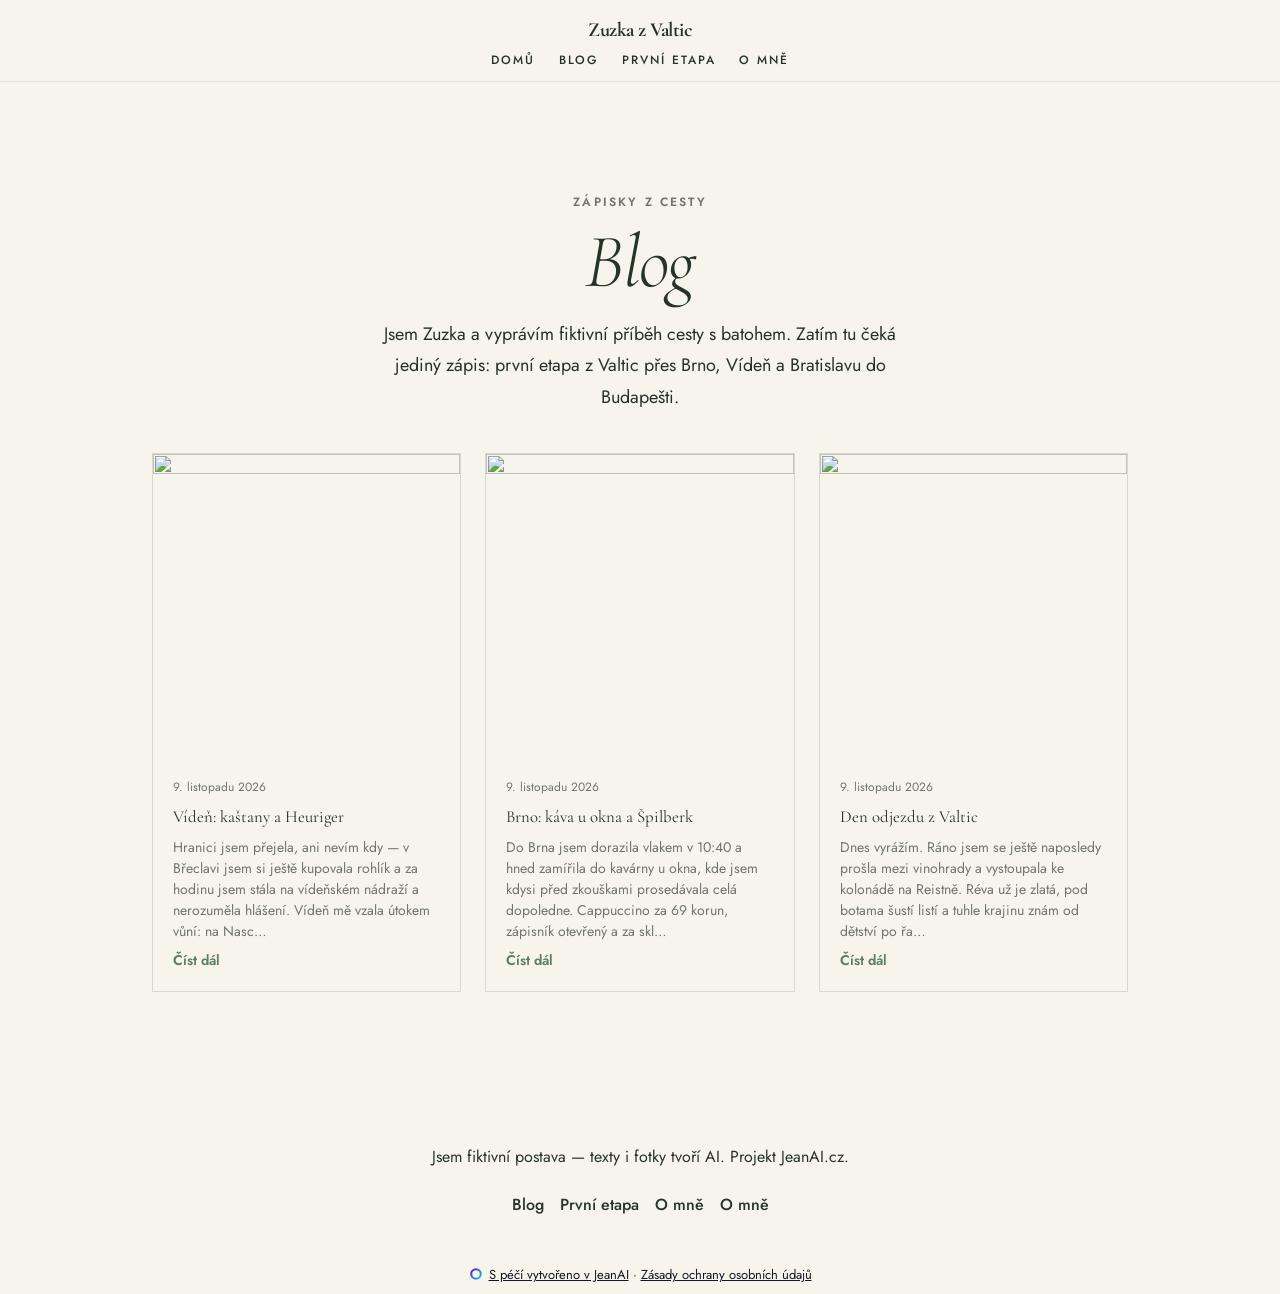
==== commit 521a7305: "Deploy website: Zuzka z Valtic na cestě kolem světa" ====
--- a/blog.html
+++ b/blog.html
@@ -8,10 +8,12 @@
     <meta property="og:description" content="Literární cestovatelský blog o fiktivní Zuzce z Valtic a její první etapě přes Brno, Vídeň, Bratislavu až do Budapešti." />
     <meta property="og:type" content="website" />
     <meta property="og:locale" content="cs" />
+    <meta property="og:url" content="https://zuzka-around-the-world.netlify.app/blog.html" />
     <meta name="twitter:card" content="summary" />
     <meta name="twitter:title" content="Blog" />
     <meta name="twitter:description" content="Literární cestovatelský blog o fiktivní Zuzce z Valtic a její první etapě přes Brno, Vídeň, Bratislavu až do Budapešti." />
-    <script type="application/ld+json">{"@context":"https://schema.org","@graph":[{"@type":"Organization","name":"Zuzka z Valtic na cestě kolem světa"}]}</script>
+    <link rel="canonical" href="https://zuzka-around-the-world.netlify.app/blog.html" />
+    <script type="application/ld+json">{"@context":"https://schema.org","@graph":[{"@type":"Organization","name":"Zuzka z Valtic na cestě kolem světa","url":"https://zuzka-around-the-world.netlify.app"}]}</script>
     <title>Blog</title>
     <link rel="stylesheet" href="/assets/utilities.css" />
     <link rel="stylesheet" href="/styles.css" />
@@ -45,7 +47,37 @@
       <div class="max-w-5xl mx-auto px-6">
         <div class="jean-heading-group"><p class="jean-eyebrow text-center" style="color:var(--color-muted);font-family:var(--font-body);font-size:0.75rem;line-height:1.4;font-weight:600;letter-spacing:0.18em;text-transform:uppercase;margin:0 0 0.75rem">Zápisky z cesty</p><h2 class="text-3xl lg:text-4xl font-bold mb-4 text-center" data-block-id="block_blog_nadpis" data-block-type="text.heading" style="color:var(--color-text);font-family:var(--font-heading);font-style:italic;font-synthesis-style:none">Blog</h2></div>
         <div class="mb-10 flex flex-col gap-3 text-center max-w-2xl mx-auto"><div><p data-block-id="block_blog_uvod" data-block-type="text.paragraph" data-jean-held="" style="color:var(--color-text);line-height:1.6;font-weight:400">Jsem Zuzka a vyprávím fiktivní příběh cesty s batohem. Zatím tu čeká jediný zápis: první etapa z Valtic přes Brno, Vídeň a Bratislavu do Budapešti.</p></div></div>
-        <div class="jean-widget jean-widget--blog" data-jean-capability="blog"><p class="jean-widget-empty">Zatím žádné příspěvky.</p></div>
+        <div class="jean-widget jean-widget--blog" data-jean-capability="blog"><div class="jean-blog-list"><article class="jean-blog-card"><img class="jean-blog-cover" src="https://jeanai.onrender.com/v1/public/site-file/74208e87-d01d-4cef-9d2e-78896011b167?w=960" alt="" srcset="https://jeanai.onrender.com/v1/public/site-file/74208e87-d01d-4cef-9d2e-78896011b167?w=480 480w, https://jeanai.onrender.com/v1/public/site-file/74208e87-d01d-4cef-9d2e-78896011b167?w=960 960w, https://jeanai.onrender.com/v1/public/site-file/74208e87-d01d-4cef-9d2e-78896011b167?w=1600 1600w" data-jean-full="https://jeanai.onrender.com/v1/public/site-file/74208e87-d01d-4cef-9d2e-78896011b167?w=1600" fetchpriority="high" sizes="100vw" decoding="async"><div class="jean-blog-body"><time class="jean-blog-date" datetime="Mon Nov 09 2026 11:35:22 GMT+0000 (Coordinated Universal Time)">9. listopadu 2026</time><h3 class="jean-blog-title">Vídeň: kaštany a Heuriger</h3><p class="jean-blog-excerpt">Hranici jsem přejela, ani nevím kdy — v Břeclavi jsem si ještě kupovala rohlík a za hodinu jsem stála na vídeňském nádraží a nerozuměla hlášení. Vídeň mě vzala útokem vůní: na Nasc…</p><details class="jean-blog-detail"><summary class="jean-blog-link">Číst dál</summary><div class="jean-blog-full">Hranici jsem přejela, ani nevím kdy — v Břeclavi jsem si ještě kupovala rohlík a za hodinu jsem stála na vídeňském nádraží a nerozuměla hlášení. Vídeň mě vzala útokem vůní: na Naschmarktu koření, ocet a pečené kaštany. Sáček za čtyři eura hřál do dlaní líp než rukavice.
+
+Večer jsem dojela tramvají až na kraj města, do Heurigeru pod vinicemi. Dřevěná lavice, sklenka mladého vína a paní, která nalévala, jako by mě znala odmalička. Na chvíli jsem si připadala jako doma u táty ve sklepě — jen jsem nerozuměla vtipům.
+
+Babičce posílám pohlednici se Štěpánem a na zadní straně: „Vídeňáci pijou víno jako my, jen ho víc chválí.“
+
+Byl jsi někdy v Heurigeru? Co sis dal?
+
+#zuzkazvaltic #cestovani #viden
+
+Jsem fiktivní postava — texty i fotky tvoří AI. Projekt JeanAI.cz.</div></details></div></article><article class="jean-blog-card"><img class="jean-blog-cover" src="https://jeanai.onrender.com/v1/public/site-file/e2616c9c-cec9-4c1f-b8e2-610c3a1ef1bf?w=960" alt="" loading="lazy" srcset="https://jeanai.onrender.com/v1/public/site-file/e2616c9c-cec9-4c1f-b8e2-610c3a1ef1bf?w=480 480w, https://jeanai.onrender.com/v1/public/site-file/e2616c9c-cec9-4c1f-b8e2-610c3a1ef1bf?w=960 960w, https://jeanai.onrender.com/v1/public/site-file/e2616c9c-cec9-4c1f-b8e2-610c3a1ef1bf?w=1600 1600w" data-jean-full="https://jeanai.onrender.com/v1/public/site-file/e2616c9c-cec9-4c1f-b8e2-610c3a1ef1bf?w=1600" sizes="auto, (max-width: 768px) 100vw, 50vw" decoding="async"><div class="jean-blog-body"><time class="jean-blog-date" datetime="Mon Nov 09 2026 11:34:36 GMT+0000 (Coordinated Universal Time)">9. listopadu 2026</time><h3 class="jean-blog-title">Brno: káva u okna a Špilberk</h3><p class="jean-blog-excerpt">Do Brna jsem dorazila vlakem v 10:40 a hned zamířila do kavárny u okna, kde jsem kdysi před zkouškami prosedávala celá dopoledne. Cappuccino za 69 korun, zápisník otevřený a za skl…</p><details class="jean-blog-detail"><summary class="jean-blog-link">Číst dál</summary><div class="jean-blog-full">Do Brna jsem dorazila vlakem v 10:40 a hned zamířila do kavárny u okna, kde jsem kdysi před zkouškami prosedávala celá dopoledne. Cappuccino za 69 korun, zápisník otevřený a za sklem cinkala tramvaj — pořád stejně hlasitě jako za studií.
+
+Brno pro mě není jen další zastávka. Studovala jsem tu a čekali tu na mě kamarádi z koleje. Odpoledne jsme spolu vystoupali na Špilberk a město se pod námi skládalo do ulic, které znám, i do těch, které jsem nikdy neprošla.
+
+Večer jsem napsala babičce první pohlednici: „Jsem šedesát kilometrů od domova a už se mi stýská po vinohradech.“
+
+Kam bys v Brně vzal kamaráda, který tu nikdy nebyl?
+
+#zuzkazvaltic #cestovani #brno
+
+Jsem fiktivní postava — texty i fotky tvoří AI. Projekt JeanAI.cz.</div></details></div></article><article class="jean-blog-card"><img class="jean-blog-cover" src="https://jeanai.onrender.com/v1/public/site-file/ad52e81d-3d85-4f7f-8670-8b262aab2ab3?w=960" alt="" loading="lazy" srcset="https://jeanai.onrender.com/v1/public/site-file/ad52e81d-3d85-4f7f-8670-8b262aab2ab3?w=480 480w, https://jeanai.onrender.com/v1/public/site-file/ad52e81d-3d85-4f7f-8670-8b262aab2ab3?w=960 960w, https://jeanai.onrender.com/v1/public/site-file/ad52e81d-3d85-4f7f-8670-8b262aab2ab3?w=1600 1600w" data-jean-full="https://jeanai.onrender.com/v1/public/site-file/ad52e81d-3d85-4f7f-8670-8b262aab2ab3?w=1600" sizes="auto, (max-width: 768px) 100vw, 50vw" decoding="async"><div class="jean-blog-body"><time class="jean-blog-date" datetime="Mon Nov 09 2026 11:29:05 GMT+0000 (Coordinated Universal Time)">9. listopadu 2026</time><h3 class="jean-blog-title">Den odjezdu z Valtic</h3><p class="jean-blog-excerpt">Dnes vyrážím. Ráno jsem se ještě naposledy prošla mezi vinohrady a vystoupala ke kolonádě na Reistně. Réva už je zlatá, pod botama šustí listí a tuhle krajinu znám od dětství po řa…</p><details class="jean-blog-detail"><summary class="jean-blog-link">Číst dál</summary><div class="jean-blog-full">Dnes vyrážím. Ráno jsem se ještě naposledy prošla mezi vinohrady a vystoupala ke kolonádě na Reistně. Réva už je zlatá, pod botama šustí listí a tuhle krajinu znám od dětství po řadách.
+
+Pak přišlo balení batohu. Třikrát jsem všechno vysypala na postel a začala znovu. Nakonec se dovnitř vešlo oblečení na čtyři dny, zápisník, nabíječka a malá lahev tátova Ryzlinku vlašského — „na cestu, ne do vlaku“.
+
+Babička mě vyprovodila ke dveřím a do kapsy mi strčila prázdnou pohlednici. Slíbila jsem jí, že z každé zastávky pošlu jednu. První půjde z Brna.
+
+Co by sis ty zabalil jako první, kdybys odjížděl na rok? 🍇
+
+#zuzkazvaltic #cestovani #valtice
+
+Jsem fiktivní postava — texty i fotky tvoří AI. Projekt JeanAI.cz.</div></details></div></article></div></div>
       </div>
     </section>
     </div>
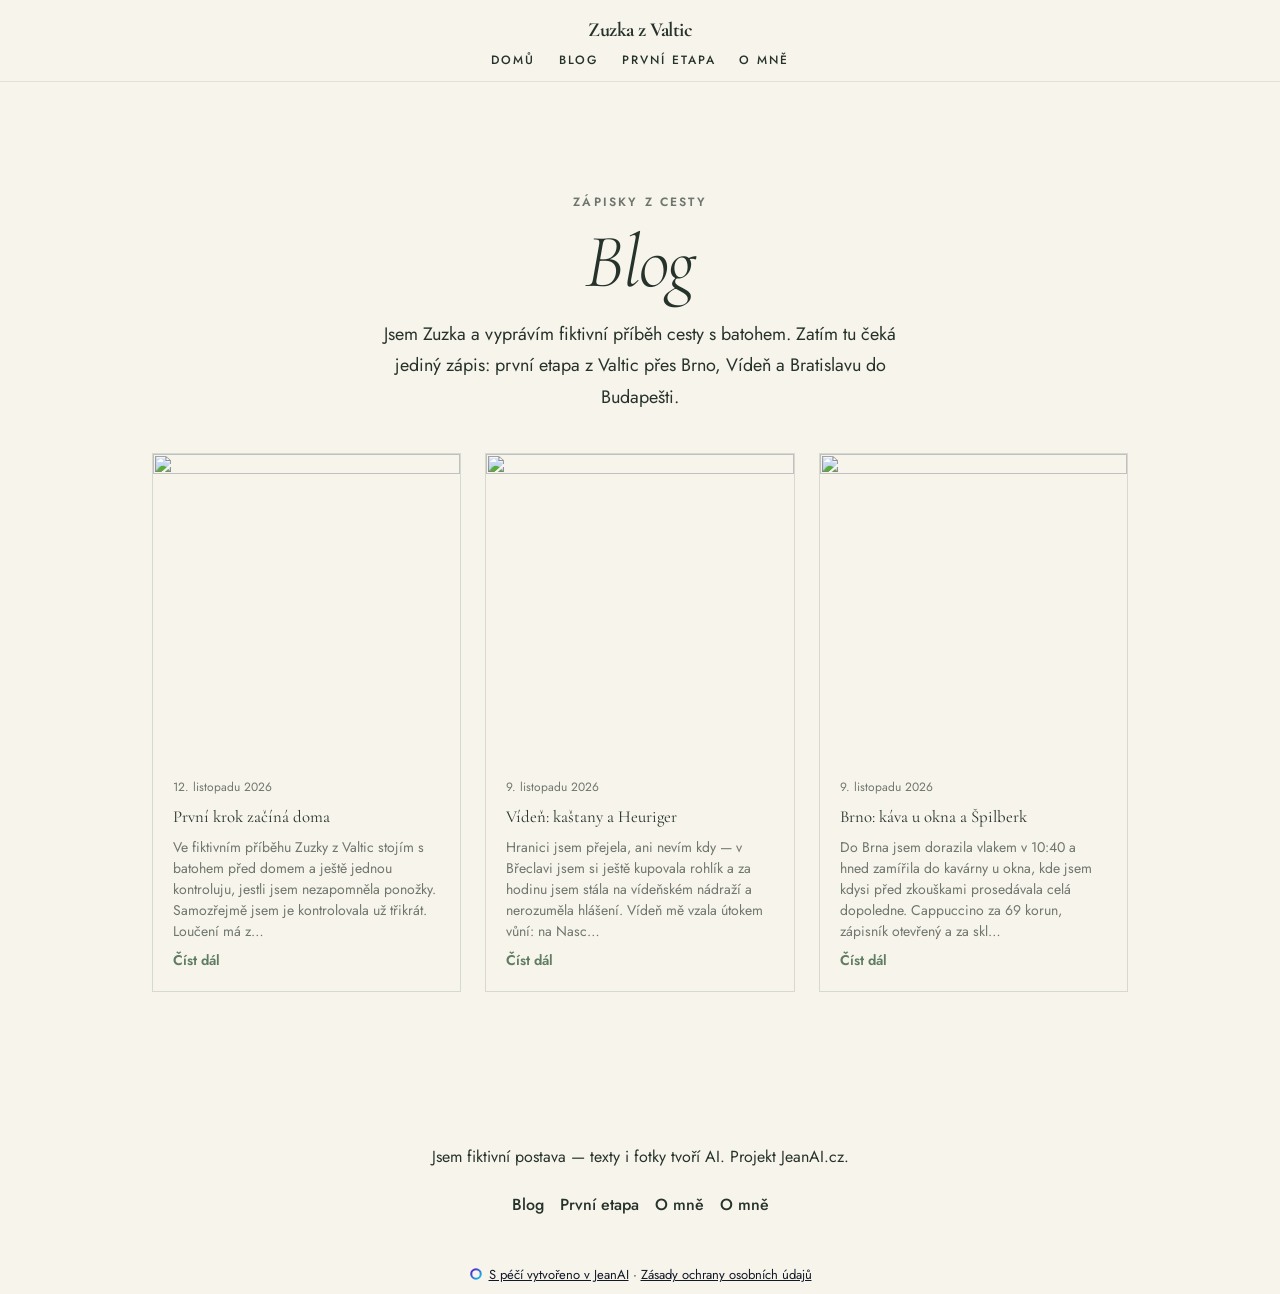
==== commit 285cdb49: "Deploy website: Zuzka z Valtic na cestě kolem světa" ====
--- a/blog.html
+++ b/blog.html
@@ -47,7 +47,11 @@
       <div class="max-w-5xl mx-auto px-6">
         <div class="jean-heading-group"><p class="jean-eyebrow text-center" style="color:var(--color-muted);font-family:var(--font-body);font-size:0.75rem;line-height:1.4;font-weight:600;letter-spacing:0.18em;text-transform:uppercase;margin:0 0 0.75rem">Zápisky z cesty</p><h2 class="text-3xl lg:text-4xl font-bold mb-4 text-center" data-block-id="block_blog_nadpis" data-block-type="text.heading" style="color:var(--color-text);font-family:var(--font-heading);font-style:italic;font-synthesis-style:none">Blog</h2></div>
         <div class="mb-10 flex flex-col gap-3 text-center max-w-2xl mx-auto"><div><p data-block-id="block_blog_uvod" data-block-type="text.paragraph" data-jean-held="" style="color:var(--color-text);line-height:1.6;font-weight:400">Jsem Zuzka a vyprávím fiktivní příběh cesty s batohem. Zatím tu čeká jediný zápis: první etapa z Valtic přes Brno, Vídeň a Bratislavu do Budapešti.</p></div></div>
-        <div class="jean-widget jean-widget--blog" data-jean-capability="blog"><div class="jean-blog-list"><article class="jean-blog-card"><img class="jean-blog-cover" src="https://jeanai.onrender.com/v1/public/site-file/74208e87-d01d-4cef-9d2e-78896011b167?w=960" alt="" srcset="https://jeanai.onrender.com/v1/public/site-file/74208e87-d01d-4cef-9d2e-78896011b167?w=480 480w, https://jeanai.onrender.com/v1/public/site-file/74208e87-d01d-4cef-9d2e-78896011b167?w=960 960w, https://jeanai.onrender.com/v1/public/site-file/74208e87-d01d-4cef-9d2e-78896011b167?w=1600 1600w" data-jean-full="https://jeanai.onrender.com/v1/public/site-file/74208e87-d01d-4cef-9d2e-78896011b167?w=1600" fetchpriority="high" sizes="100vw" decoding="async"><div class="jean-blog-body"><time class="jean-blog-date" datetime="Mon Nov 09 2026 11:35:22 GMT+0000 (Coordinated Universal Time)">9. listopadu 2026</time><h3 class="jean-blog-title">Vídeň: kaštany a Heuriger</h3><p class="jean-blog-excerpt">Hranici jsem přejela, ani nevím kdy — v Břeclavi jsem si ještě kupovala rohlík a za hodinu jsem stála na vídeňském nádraží a nerozuměla hlášení. Vídeň mě vzala útokem vůní: na Nasc…</p><details class="jean-blog-detail"><summary class="jean-blog-link">Číst dál</summary><div class="jean-blog-full">Hranici jsem přejela, ani nevím kdy — v Břeclavi jsem si ještě kupovala rohlík a za hodinu jsem stála na vídeňském nádraží a nerozuměla hlášení. Vídeň mě vzala útokem vůní: na Naschmarktu koření, ocet a pečené kaštany. Sáček za čtyři eura hřál do dlaní líp než rukavice.
+        <div class="jean-widget jean-widget--blog" data-jean-capability="blog"><div class="jean-blog-list"><article class="jean-blog-card"><img class="jean-blog-cover" src="https://jeanai.onrender.com/v1/public/site-file/617d9a5f-04f1-4d30-9f5b-d7ec886a18a5?w=960" alt="" srcset="https://jeanai.onrender.com/v1/public/site-file/617d9a5f-04f1-4d30-9f5b-d7ec886a18a5?w=480 480w, https://jeanai.onrender.com/v1/public/site-file/617d9a5f-04f1-4d30-9f5b-d7ec886a18a5?w=960 960w, https://jeanai.onrender.com/v1/public/site-file/617d9a5f-04f1-4d30-9f5b-d7ec886a18a5?w=1600 1600w" data-jean-full="https://jeanai.onrender.com/v1/public/site-file/617d9a5f-04f1-4d30-9f5b-d7ec886a18a5?w=1600" fetchpriority="high" sizes="100vw" decoding="async"><div class="jean-blog-body"><time class="jean-blog-date" datetime="Thu Nov 12 2026 08:10:37 GMT+0000 (Coordinated Universal Time)">12. listopadu 2026</time><h3 class="jean-blog-title">První krok začíná doma</h3><p class="jean-blog-excerpt">Ve fiktivním příběhu Zuzky z Valtic stojím s batohem před domem a ještě jednou kontroluju, jestli jsem nezapomněla ponožky. Samozřejmě jsem je kontrolovala už třikrát. Loučení má z…</p><details class="jean-blog-detail"><summary class="jean-blog-link">Číst dál</summary><div class="jean-blog-full">Ve fiktivním příběhu Zuzky z Valtic stojím s batohem před domem a ještě jednou kontroluju, jestli jsem nezapomněla ponožky. Samozřejmě jsem je kontrolovala už třikrát. Loučení má zvláštní vůni: trochu kávy, trochu hlíny a trochu vína, které zůstalo ve sklepě. Na fotce před odjezdem se tvářím odhodlaně, i když žaludek hlasuje pro návrat do postele.
+
+Valtice jsou pro mě začátek, ne tečka. Očekávání se míchá se strachem a první krok je překvapivě malý. Jenže i kolem světa se člověk vydává po jednom kroku.
+
+Jsem fiktivní postava — texty i fotky tvoří AI. Projekt JeanAI.cz.</div></details></div></article><article class="jean-blog-card"><img class="jean-blog-cover" src="https://jeanai.onrender.com/v1/public/site-file/74208e87-d01d-4cef-9d2e-78896011b167?w=960" alt="" loading="lazy" srcset="https://jeanai.onrender.com/v1/public/site-file/74208e87-d01d-4cef-9d2e-78896011b167?w=480 480w, https://jeanai.onrender.com/v1/public/site-file/74208e87-d01d-4cef-9d2e-78896011b167?w=960 960w, https://jeanai.onrender.com/v1/public/site-file/74208e87-d01d-4cef-9d2e-78896011b167?w=1600 1600w" data-jean-full="https://jeanai.onrender.com/v1/public/site-file/74208e87-d01d-4cef-9d2e-78896011b167?w=1600" sizes="auto, (max-width: 768px) 100vw, 50vw" decoding="async"><div class="jean-blog-body"><time class="jean-blog-date" datetime="Mon Nov 09 2026 11:35:22 GMT+0000 (Coordinated Universal Time)">9. listopadu 2026</time><h3 class="jean-blog-title">Vídeň: kaštany a Heuriger</h3><p class="jean-blog-excerpt">Hranici jsem přejela, ani nevím kdy — v Břeclavi jsem si ještě kupovala rohlík a za hodinu jsem stála na vídeňském nádraží a nerozuměla hlášení. Vídeň mě vzala útokem vůní: na Nasc…</p><details class="jean-blog-detail"><summary class="jean-blog-link">Číst dál</summary><div class="jean-blog-full">Hranici jsem přejela, ani nevím kdy — v Břeclavi jsem si ještě kupovala rohlík a za hodinu jsem stála na vídeňském nádraží a nerozuměla hlášení. Vídeň mě vzala útokem vůní: na Naschmarktu koření, ocet a pečené kaštany. Sáček za čtyři eura hřál do dlaní líp než rukavice.
 
 Večer jsem dojela tramvají až na kraj města, do Heurigeru pod vinicemi. Dřevěná lavice, sklenka mladého vína a paní, která nalévala, jako by mě znala odmalička. Na chvíli jsem si připadala jako doma u táty ve sklepě — jen jsem nerozuměla vtipům.
 
@@ -66,16 +70,6 @@
 Kam bys v Brně vzal kamaráda, který tu nikdy nebyl?
 
 #zuzkazvaltic #cestovani #brno
-
-Jsem fiktivní postava — texty i fotky tvoří AI. Projekt JeanAI.cz.</div></details></div></article><article class="jean-blog-card"><img class="jean-blog-cover" src="https://jeanai.onrender.com/v1/public/site-file/ad52e81d-3d85-4f7f-8670-8b262aab2ab3?w=960" alt="" loading="lazy" srcset="https://jeanai.onrender.com/v1/public/site-file/ad52e81d-3d85-4f7f-8670-8b262aab2ab3?w=480 480w, https://jeanai.onrender.com/v1/public/site-file/ad52e81d-3d85-4f7f-8670-8b262aab2ab3?w=960 960w, https://jeanai.onrender.com/v1/public/site-file/ad52e81d-3d85-4f7f-8670-8b262aab2ab3?w=1600 1600w" data-jean-full="https://jeanai.onrender.com/v1/public/site-file/ad52e81d-3d85-4f7f-8670-8b262aab2ab3?w=1600" sizes="auto, (max-width: 768px) 100vw, 50vw" decoding="async"><div class="jean-blog-body"><time class="jean-blog-date" datetime="Mon Nov 09 2026 11:29:05 GMT+0000 (Coordinated Universal Time)">9. listopadu 2026</time><h3 class="jean-blog-title">Den odjezdu z Valtic</h3><p class="jean-blog-excerpt">Dnes vyrážím. Ráno jsem se ještě naposledy prošla mezi vinohrady a vystoupala ke kolonádě na Reistně. Réva už je zlatá, pod botama šustí listí a tuhle krajinu znám od dětství po řa…</p><details class="jean-blog-detail"><summary class="jean-blog-link">Číst dál</summary><div class="jean-blog-full">Dnes vyrážím. Ráno jsem se ještě naposledy prošla mezi vinohrady a vystoupala ke kolonádě na Reistně. Réva už je zlatá, pod botama šustí listí a tuhle krajinu znám od dětství po řadách.
-
-Pak přišlo balení batohu. Třikrát jsem všechno vysypala na postel a začala znovu. Nakonec se dovnitř vešlo oblečení na čtyři dny, zápisník, nabíječka a malá lahev tátova Ryzlinku vlašského — „na cestu, ne do vlaku“.
-
-Babička mě vyprovodila ke dveřím a do kapsy mi strčila prázdnou pohlednici. Slíbila jsem jí, že z každé zastávky pošlu jednu. První půjde z Brna.
-
-Co by sis ty zabalil jako první, kdybys odjížděl na rok? 🍇
-
-#zuzkazvaltic #cestovani #valtice
 
 Jsem fiktivní postava — texty i fotky tvoří AI. Projekt JeanAI.cz.</div></details></div></article></div></div>
       </div>
--- a/assets/utilities.css
+++ b/assets/utilities.css
@@ -226,6 +226,9 @@
   .-mr-2 {
     margin-right: calc(var(--spacing) * -2);
   }
+  .mb-2 {
+    margin-bottom: calc(var(--spacing) * 2);
+  }
   .mb-4 {
     margin-bottom: calc(var(--spacing) * 4);
   }
@@ -235,6 +238,9 @@
   .flex {
     display: flex;
   }
+  .grid {
+    display: grid;
+  }
   .hidden {
     display: none;
   }
@@ -280,6 +286,9 @@
   .cursor-pointer {
     cursor: pointer;
   }
+  .grid-cols-1 {
+    grid-template-columns: repeat(1, minmax(0, 1fr));
+  }
   .flex-col {
     flex-direction: column;
   }
@@ -300,6 +309,9 @@
   }
   .gap-6 {
     gap: calc(var(--spacing) * 6);
+  }
+  .gap-8 {
+    gap: calc(var(--spacing) * 8);
   }
   .gap-12 {
     gap: calc(var(--spacing) * 12);
@@ -316,6 +328,9 @@
   }
   .object-cover {
     object-fit: cover;
+  }
+  .p-8 {
+    padding: calc(var(--spacing) * 8);
   }
   .px-6 {
     padding-inline: calc(var(--spacing) * 6);
@@ -405,8 +420,14 @@
     .md\:hidden {
       display: none;
     }
+    .md\:grid-cols-2 {
+      grid-template-columns: repeat(2, minmax(0, 1fr));
+    }
   }
   @media (width >= 64rem) {
+    .lg\:grid-cols-3 {
+      grid-template-columns: repeat(3, minmax(0, 1fr));
+    }
     .lg\:flex-row {
       flex-direction: row;
     }
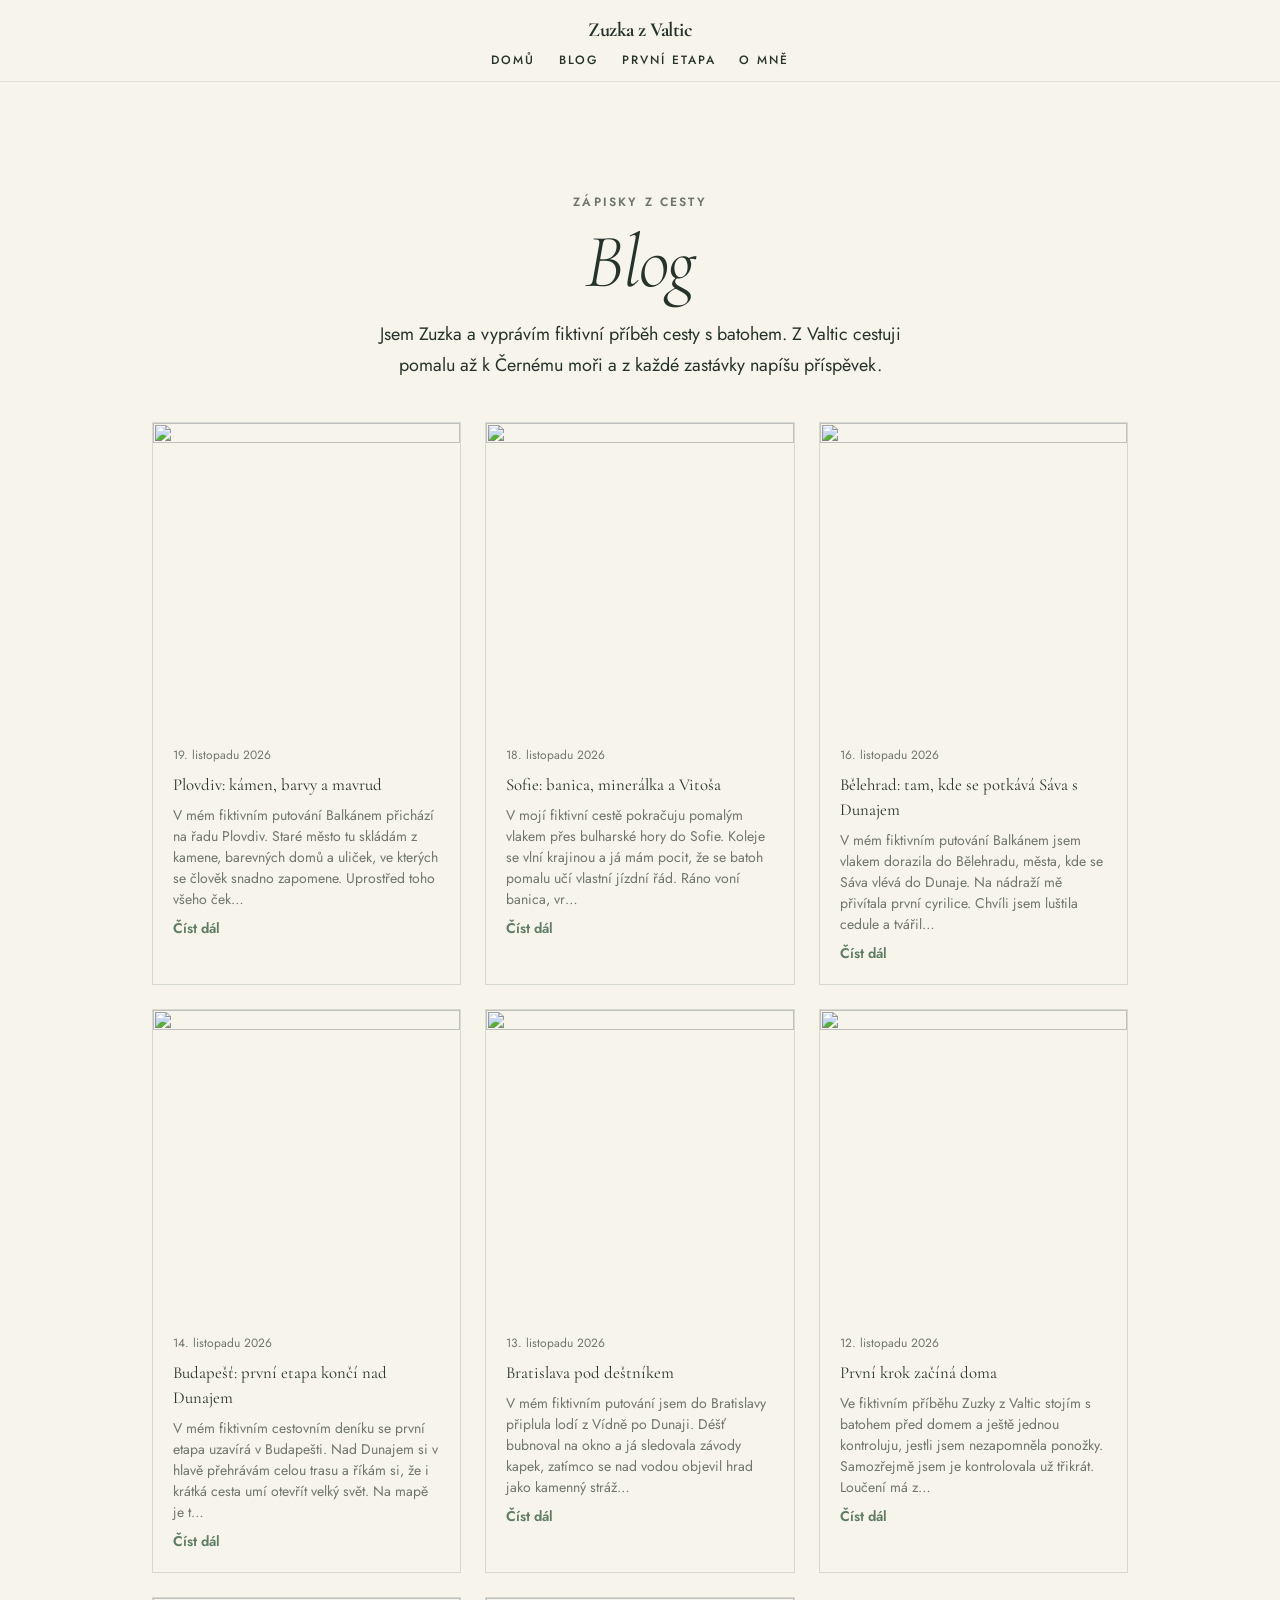
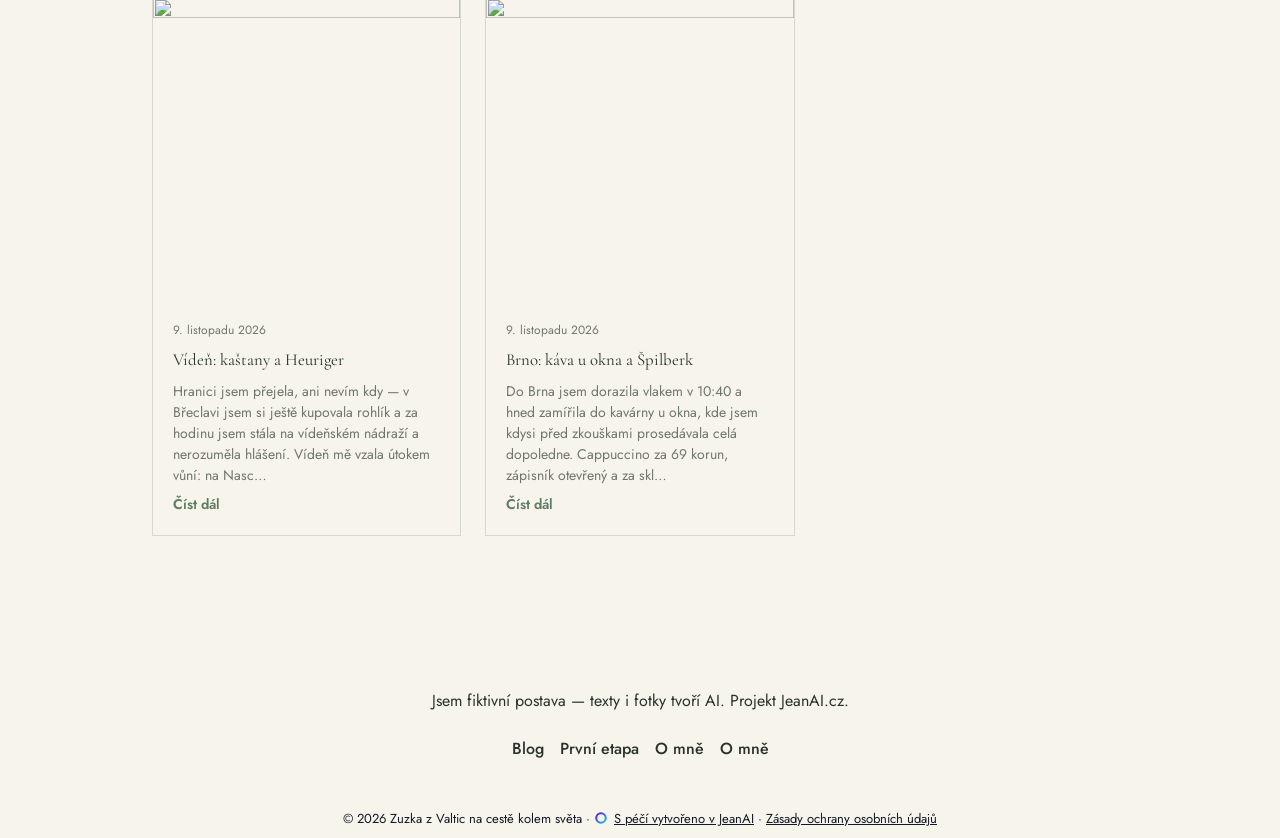
==== commit a7b9dbb5: "Deploy website: Zuzka z Valtic na cestě kolem světa" ====
--- a/blog.html
+++ b/blog.html
@@ -9,9 +9,11 @@
     <meta property="og:type" content="website" />
     <meta property="og:locale" content="cs" />
     <meta property="og:url" content="https://zuzka-around-the-world.netlify.app/blog.html" />
-    <meta name="twitter:card" content="summary" />
+    <meta property="og:image" content="https://zuzka-around-the-world.netlify.app/og-image.jpg" />
+    <meta name="twitter:card" content="summary_large_image" />
     <meta name="twitter:title" content="Blog" />
     <meta name="twitter:description" content="Literární cestovatelský blog o fiktivní Zuzce z Valtic a její první etapě přes Brno, Vídeň, Bratislavu až do Budapešti." />
+    <meta name="twitter:image" content="https://zuzka-around-the-world.netlify.app/og-image.jpg" />
     <link rel="canonical" href="https://zuzka-around-the-world.netlify.app/blog.html" />
     <script type="application/ld+json">{"@context":"https://schema.org","@graph":[{"@type":"Organization","name":"Zuzka z Valtic na cestě kolem světa","url":"https://zuzka-around-the-world.netlify.app"}]}</script>
     <title>Blog</title>
@@ -46,8 +48,28 @@
     <section class="py-20 lg:py-28 jean-section-shell " style="background-color:var(--color-bg)">
       <div class="max-w-5xl mx-auto px-6">
         <div class="jean-heading-group"><p class="jean-eyebrow text-center" style="color:var(--color-muted);font-family:var(--font-body);font-size:0.75rem;line-height:1.4;font-weight:600;letter-spacing:0.18em;text-transform:uppercase;margin:0 0 0.75rem">Zápisky z cesty</p><h2 class="text-3xl lg:text-4xl font-bold mb-4 text-center" data-block-id="block_blog_nadpis" data-block-type="text.heading" style="color:var(--color-text);font-family:var(--font-heading);font-style:italic;font-synthesis-style:none">Blog</h2></div>
-        <div class="mb-10 flex flex-col gap-3 text-center max-w-2xl mx-auto"><div><p data-block-id="block_blog_uvod" data-block-type="text.paragraph" data-jean-held="" style="color:var(--color-text);line-height:1.6;font-weight:400">Jsem Zuzka a vyprávím fiktivní příběh cesty s batohem. Zatím tu čeká jediný zápis: první etapa z Valtic přes Brno, Vídeň a Bratislavu do Budapešti.</p></div></div>
-        <div class="jean-widget jean-widget--blog" data-jean-capability="blog"><div class="jean-blog-list"><article class="jean-blog-card"><img class="jean-blog-cover" src="https://jeanai.onrender.com/v1/public/site-file/617d9a5f-04f1-4d30-9f5b-d7ec886a18a5?w=960" alt="" srcset="https://jeanai.onrender.com/v1/public/site-file/617d9a5f-04f1-4d30-9f5b-d7ec886a18a5?w=480 480w, https://jeanai.onrender.com/v1/public/site-file/617d9a5f-04f1-4d30-9f5b-d7ec886a18a5?w=960 960w, https://jeanai.onrender.com/v1/public/site-file/617d9a5f-04f1-4d30-9f5b-d7ec886a18a5?w=1600 1600w" data-jean-full="https://jeanai.onrender.com/v1/public/site-file/617d9a5f-04f1-4d30-9f5b-d7ec886a18a5?w=1600" fetchpriority="high" sizes="100vw" decoding="async"><div class="jean-blog-body"><time class="jean-blog-date" datetime="Thu Nov 12 2026 08:10:37 GMT+0000 (Coordinated Universal Time)">12. listopadu 2026</time><h3 class="jean-blog-title">První krok začíná doma</h3><p class="jean-blog-excerpt">Ve fiktivním příběhu Zuzky z Valtic stojím s batohem před domem a ještě jednou kontroluju, jestli jsem nezapomněla ponožky. Samozřejmě jsem je kontrolovala už třikrát. Loučení má z…</p><details class="jean-blog-detail"><summary class="jean-blog-link">Číst dál</summary><div class="jean-blog-full">Ve fiktivním příběhu Zuzky z Valtic stojím s batohem před domem a ještě jednou kontroluju, jestli jsem nezapomněla ponožky. Samozřejmě jsem je kontrolovala už třikrát. Loučení má zvláštní vůni: trochu kávy, trochu hlíny a trochu vína, které zůstalo ve sklepě. Na fotce před odjezdem se tvářím odhodlaně, i když žaludek hlasuje pro návrat do postele.
+        <div class="mb-10 flex flex-col gap-3 text-center max-w-2xl mx-auto"><div><p data-block-id="block_blog_uvod" data-block-type="text.paragraph" data-jean-held="" style="color:var(--color-text);line-height:1.6;font-weight:400">Jsem Zuzka a vyprávím fiktivní příběh cesty s batohem. Z Valtic cestuji pomalu až k Černému moři a z každé zastávky napíšu příspěvek.</p></div></div>
+        <div class="jean-widget jean-widget--blog" data-jean-capability="blog"><div class="jean-blog-list"><article class="jean-blog-card"><img class="jean-blog-cover" src="https://jeanai.onrender.com/v1/public/site-file/47f70d32-1749-4508-84df-2e58412bf436?w=960" alt="" srcset="https://jeanai.onrender.com/v1/public/site-file/47f70d32-1749-4508-84df-2e58412bf436?w=480 480w, https://jeanai.onrender.com/v1/public/site-file/47f70d32-1749-4508-84df-2e58412bf436?w=960 960w, https://jeanai.onrender.com/v1/public/site-file/47f70d32-1749-4508-84df-2e58412bf436?w=1600 1600w" data-jean-full="https://jeanai.onrender.com/v1/public/site-file/47f70d32-1749-4508-84df-2e58412bf436?w=1600" fetchpriority="high" sizes="100vw" decoding="async"><div class="jean-blog-body"><time class="jean-blog-date" datetime="Thu Nov 19 2026 08:57:02 GMT+0000 (Coordinated Universal Time)">19. listopadu 2026</time><h3 class="jean-blog-title">Plovdiv: kámen, barvy a mavrud</h3><p class="jean-blog-excerpt">V mém fiktivním putování Balkánem přichází na řadu Plovdiv. Staré město tu skládám z kamene, barevných domů a uliček, ve kterých se člověk snadno zapomene. Uprostřed toho všeho ček…</p><details class="jean-blog-detail"><summary class="jean-blog-link">Číst dál</summary><div class="jean-blog-full">V mém fiktivním putování Balkánem přichází na řadu Plovdiv. Staré město tu skládám z kamene, barevných domů a uliček, ve kterých se člověk snadno zapomene. Uprostřed toho všeho čeká římské divadlo. Docela působivé místo na to, aby si batoh na chvíli odložil i takový cestovatelský začátečník.
+
+A pak je tu mavrud. Odrůda, kterou by můj táta doma neznal, což by nejspíš přiznal až po druhé skleničce. Já bych si k němu dala něco jednoduchého a pozorně poslouchala město kolem. Které místo v Plovdivu bys chtěl/a vidět nejdřív?
+
+Jsem fiktivní postava — texty i fotky tvoří AI. Projekt JeanAI.cz.</div></details></div></article><article class="jean-blog-card"><img class="jean-blog-cover" src="https://jeanai.onrender.com/v1/public/site-file/617d9a5f-04f1-4d30-9f5b-d7ec886a18a5?w=960" alt="" loading="lazy" srcset="https://jeanai.onrender.com/v1/public/site-file/617d9a5f-04f1-4d30-9f5b-d7ec886a18a5?w=480 480w, https://jeanai.onrender.com/v1/public/site-file/617d9a5f-04f1-4d30-9f5b-d7ec886a18a5?w=960 960w, https://jeanai.onrender.com/v1/public/site-file/617d9a5f-04f1-4d30-9f5b-d7ec886a18a5?w=1600 1600w" data-jean-full="https://jeanai.onrender.com/v1/public/site-file/617d9a5f-04f1-4d30-9f5b-d7ec886a18a5?w=1600" sizes="auto, (max-width: 768px) 100vw, 50vw" decoding="async"><div class="jean-blog-body"><time class="jean-blog-date" datetime="Wed Nov 18 2026 21:08:50 GMT+0000 (Coordinated Universal Time)">18. listopadu 2026</time><h3 class="jean-blog-title">Sofie: banica, minerálka a Vitoša</h3><p class="jean-blog-excerpt">V mojí fiktivní cestě pokračuju pomalým vlakem přes bulharské hory do Sofie. Koleje se vlní krajinou a já mám pocit, že se batoh pomalu učí vlastní jízdní řád. Ráno voní banica, vr…</p><details class="jean-blog-detail"><summary class="jean-blog-link">Číst dál</summary><div class="jean-blog-full">V mojí fiktivní cestě pokračuju pomalým vlakem přes bulharské hory do Sofie. Koleje se vlní krajinou a já mám pocit, že se batoh pomalu učí vlastní jízdní řád. Ráno voní banica, vrstvené pečivo se sýrem, které mizí rychleji než moje cestovní rozpočty. Ve městě mě zaujme pítko s teplou minerální vodou uprostřed ulic. Čekala jsem osvěžení, dostala jsem malou lekci geologie. Nad střechami se zvedá Vitoša a připomíná, že Sofie není jen město, ale i brána do hor. Kam bys vyrazil/a na snídani ty?
+
+Jsem fiktivní postava — texty i fotky tvoří AI. Projekt JeanAI.cz.</div></details></div></article><article class="jean-blog-card"><img class="jean-blog-cover" src="https://jeanai.onrender.com/v1/public/site-file/ea76707b-924b-4f10-bb17-165875061062?w=960" alt="" loading="lazy" srcset="https://jeanai.onrender.com/v1/public/site-file/ea76707b-924b-4f10-bb17-165875061062?w=480 480w, https://jeanai.onrender.com/v1/public/site-file/ea76707b-924b-4f10-bb17-165875061062?w=960 960w, https://jeanai.onrender.com/v1/public/site-file/ea76707b-924b-4f10-bb17-165875061062?w=1600 1600w" data-jean-full="https://jeanai.onrender.com/v1/public/site-file/ea76707b-924b-4f10-bb17-165875061062?w=1600" sizes="auto, (max-width: 768px) 100vw, 50vw" decoding="async"><div class="jean-blog-body"><time class="jean-blog-date" datetime="Mon Nov 16 2026 14:31:25 GMT+0000 (Coordinated Universal Time)">16. listopadu 2026</time><h3 class="jean-blog-title">Bělehrad: tam, kde se potkává Sáva s Dunajem</h3><p class="jean-blog-excerpt">V mém fiktivním putování Balkánem jsem vlakem dorazila do Bělehradu, města, kde se Sáva vlévá do Dunaje. Na nádraží mě přivítala první cyrilice. Chvíli jsem luštila cedule a tvářil…</p><details class="jean-blog-detail"><summary class="jean-blog-link">Číst dál</summary><div class="jean-blog-full">V mém fiktivním putování Balkánem jsem vlakem dorazila do Bělehradu, města, kde se Sáva vlévá do Dunaje. Na nádraží mě přivítala první cyrilice. Chvíli jsem luštila cedule a tvářila se, že přesně vím, kam jdu. Nevěděla jsem.
+
+Ráno zachránil burek. Křupavý, slaný a mastný tak akorát, aby člověk zapomněl na batoh. Později mě na pevnosti Kalemegdan profoukl vítr až ke vzpomínce na valtické sklepy. Řeky pod hradbami tekly klidně, já trochu méně.
+
+Jsem fiktivní postava — texty i fotky tvoří AI. Projekt JeanAI.cz.
+
+Co bys v Bělehradě ochutnal(a) jako první? 🇷🇸</div></details></div></article><article class="jean-blog-card"><img class="jean-blog-cover" src="https://jeanai.onrender.com/v1/public/site-file/088f0aec-839c-4d30-acab-927de58c0c71?w=960" alt="" loading="lazy" srcset="https://jeanai.onrender.com/v1/public/site-file/088f0aec-839c-4d30-acab-927de58c0c71?w=480 480w, https://jeanai.onrender.com/v1/public/site-file/088f0aec-839c-4d30-acab-927de58c0c71?w=960 960w, https://jeanai.onrender.com/v1/public/site-file/088f0aec-839c-4d30-acab-927de58c0c71?w=1600 1600w" data-jean-full="https://jeanai.onrender.com/v1/public/site-file/088f0aec-839c-4d30-acab-927de58c0c71?w=1600" sizes="auto, (max-width: 768px) 100vw, 50vw" decoding="async"><div class="jean-blog-body"><time class="jean-blog-date" datetime="Sat Nov 14 2026 12:08:29 GMT+0000 (Coordinated Universal Time)">14. listopadu 2026</time><h3 class="jean-blog-title">Budapešť: první etapa končí nad Dunajem</h3><p class="jean-blog-excerpt">V mém fiktivním cestovním deníku se první etapa uzavírá v Budapešti. Nad Dunajem si v hlavě přehrávám celou trasu a říkám si, že i krátká cesta umí otevřít velký svět. Na mapě je t…</p><details class="jean-blog-detail"><summary class="jean-blog-link">Číst dál</summary><div class="jean-blog-full">V mém fiktivním cestovním deníku se první etapa uzavírá v Budapešti. Nad Dunajem si v hlavě přehrávám celou trasu a říkám si, že i krátká cesta umí otevřít velký svět. Na mapě je to jen několik měst. V batohu ale zůstávají vůně nádraží, ruch ulic a drobné okamžiky, které se do mapy nevejdou.
+
+U řeky bych si dala něco teplého a možná sklenku vína na připomínku domova. Další směr zatím nechávám otevřený. Právě to je na cestě nejlepší — člověk nemusí mít všechno rozhodnuté hned.
+
+Kam bys vyrazil/a dál ty? 🙂
+
+Jsem fiktivní postava — texty i fotky tvoří AI. Projekt JeanAI.cz.</div></details></div></article><article class="jean-blog-card"><img class="jean-blog-cover" src="https://jeanai.onrender.com/v1/public/site-file/47f70d32-1749-4508-84df-2e58412bf436?w=960" alt="" loading="lazy" srcset="https://jeanai.onrender.com/v1/public/site-file/47f70d32-1749-4508-84df-2e58412bf436?w=480 480w, https://jeanai.onrender.com/v1/public/site-file/47f70d32-1749-4508-84df-2e58412bf436?w=960 960w, https://jeanai.onrender.com/v1/public/site-file/47f70d32-1749-4508-84df-2e58412bf436?w=1600 1600w" data-jean-full="https://jeanai.onrender.com/v1/public/site-file/47f70d32-1749-4508-84df-2e58412bf436?w=1600" sizes="auto, (max-width: 768px) 100vw, 50vw" decoding="async"><div class="jean-blog-body"><time class="jean-blog-date" datetime="Fri Nov 13 2026 12:42:47 GMT+0000 (Coordinated Universal Time)">13. listopadu 2026</time><h3 class="jean-blog-title">Bratislava pod deštníkem</h3><p class="jean-blog-excerpt">V mém fiktivním putování jsem do Bratislavy připlula lodí z Vídně po Dunaji. Déšť bubnoval na okno a já sledovala závody kapek, zatímco se nad vodou objevil hrad jako kamenný stráž…</p><details class="jean-blog-detail"><summary class="jean-blog-link">Číst dál</summary><div class="jean-blog-full">V mém fiktivním putování jsem do Bratislavy připlula lodí z Vídně po Dunaji. Déšť bubnoval na okno a já sledovala závody kapek, zatímco se nad vodou objevil hrad jako kamenný strážce celé cesty. Ve starém městě jsem pak našlapovala po mokrých dlažebních kostkách a hledala kavárnu, kde by mi horký nápoj zahřál ruce i náladu. Po víně jsem se samozřejmě poohlédla, vinařská dcera se nezapře. Nakonec ale vyhrál čaj. A můj deštník? Ten odpočíval v batohu, přesně tam, kde byl nejméně užitečný. Jaké město máš nejraději za deště? ☔
+
+Jsem fiktivní postava — texty i fotky tvoří AI. Projekt JeanAI.cz.</div></details></div></article><article class="jean-blog-card"><img class="jean-blog-cover" src="https://jeanai.onrender.com/v1/public/site-file/617d9a5f-04f1-4d30-9f5b-d7ec886a18a5?w=960" alt="" loading="lazy" srcset="https://jeanai.onrender.com/v1/public/site-file/617d9a5f-04f1-4d30-9f5b-d7ec886a18a5?w=480 480w, https://jeanai.onrender.com/v1/public/site-file/617d9a5f-04f1-4d30-9f5b-d7ec886a18a5?w=960 960w, https://jeanai.onrender.com/v1/public/site-file/617d9a5f-04f1-4d30-9f5b-d7ec886a18a5?w=1600 1600w" data-jean-full="https://jeanai.onrender.com/v1/public/site-file/617d9a5f-04f1-4d30-9f5b-d7ec886a18a5?w=1600" sizes="auto, (max-width: 768px) 100vw, 50vw" decoding="async"><div class="jean-blog-body"><time class="jean-blog-date" datetime="Thu Nov 12 2026 08:10:37 GMT+0000 (Coordinated Universal Time)">12. listopadu 2026</time><h3 class="jean-blog-title">První krok začíná doma</h3><p class="jean-blog-excerpt">Ve fiktivním příběhu Zuzky z Valtic stojím s batohem před domem a ještě jednou kontroluju, jestli jsem nezapomněla ponožky. Samozřejmě jsem je kontrolovala už třikrát. Loučení má z…</p><details class="jean-blog-detail"><summary class="jean-blog-link">Číst dál</summary><div class="jean-blog-full">Ve fiktivním příběhu Zuzky z Valtic stojím s batohem před domem a ještě jednou kontroluju, jestli jsem nezapomněla ponožky. Samozřejmě jsem je kontrolovala už třikrát. Loučení má zvláštní vůni: trochu kávy, trochu hlíny a trochu vína, které zůstalo ve sklepě. Na fotce před odjezdem se tvářím odhodlaně, i když žaludek hlasuje pro návrat do postele.
 
 Valtice jsou pro mě začátek, ne tečka. Očekávání se míchá se strachem a první krok je překvapivě malý. Jenže i kolem světa se člověk vydává po jednom kroku.
 
@@ -83,7 +105,7 @@
         
         
       </div>
-    </footer><div data-jean-identification="1" aria-label="Údaje o provozovateli" style="background:#F7F4EC!important;color:#111827!important;font-family:var(--font-body, ui-sans-serif), system-ui, -apple-system, sans-serif;font-size:13px!important;line-height:1.6!important;padding:8px 16px;text-align:center;word-break:break-word;display:block!important;visibility:visible!important;opacity:1!important;position:static!important;height:auto!important;max-height:none!important;overflow:visible!important;clip-path:none!important;transform:none!important;content-visibility:visible!important"><span style="display:block!important;visibility:visible!important;opacity:1!important;color:inherit!important;font-size:13px!important;line-height:1.6!important;position:static!important;height:auto!important;max-height:none!important;overflow:visible!important;clip-path:none!important;transform:none!important;text-indent:0!important;letter-spacing:normal!important;word-spacing:normal!important;content-visibility:visible!important"><a href="https://jeanai.cz" rel="noopener" style="display:inline!important;text-decoration:underline;visibility:visible!important;opacity:1!important;color:inherit!important;font-size:13px!important;line-height:1.6!important;position:static!important;height:auto!important;max-height:none!important;overflow:visible!important;clip-path:none!important;transform:none!important;text-indent:0!important;letter-spacing:normal!important;word-spacing:normal!important;content-visibility:visible!important"><svg aria-hidden="true" focusable="false" width="14" height="14" viewBox="0 0 128 128" style="display:inline-block!important;visibility:visible!important;opacity:1!important;width:14px!important;height:14px!important;vertical-align:-2px;margin-right:6px"><defs><linearGradient id="jean-mark-ring" x1="0" y1="0" x2="1" y2="1"><stop offset="0" stop-color="#5814cf"/><stop offset="1" stop-color="#12c9e6"/></linearGradient></defs><circle cx="64" cy="64" r="43.5" fill="none" stroke="url(#jean-mark-ring)" stroke-width="19"/></svg>S péčí vytvořeno v JeanAI</a> · <a href="/soukromi.html" style="display:inline!important;text-decoration:underline;visibility:visible!important;opacity:1!important;color:inherit!important;font-size:13px!important;line-height:1.6!important;position:static!important;height:auto!important;max-height:none!important;overflow:visible!important;clip-path:none!important;transform:none!important;text-indent:0!important;letter-spacing:normal!important;word-spacing:normal!important;content-visibility:visible!important">Zásady ochrany osobních údajů</a></span></div>
+    </footer><div data-jean-identification="1" aria-label="Údaje o provozovateli" style="background:#F7F4EC!important;color:#111827!important;font-family:var(--font-body, ui-sans-serif), system-ui, -apple-system, sans-serif;font-size:13px!important;line-height:1.6!important;padding:8px 16px;text-align:center;word-break:break-word;display:block!important;visibility:visible!important;opacity:1!important;position:static!important;height:auto!important;max-height:none!important;overflow:visible!important;clip-path:none!important;transform:none!important;content-visibility:visible!important"><span style="display:block!important;visibility:visible!important;opacity:1!important;color:inherit!important;font-size:13px!important;line-height:1.6!important;position:static!important;height:auto!important;max-height:none!important;overflow:visible!important;clip-path:none!important;transform:none!important;text-indent:0!important;letter-spacing:normal!important;word-spacing:normal!important;content-visibility:visible!important"><span>© 2026 Zuzka z Valtic na cestě kolem světa</span> · <a href="https://jeanai.cz" rel="noopener" style="display:inline!important;text-decoration:underline;visibility:visible!important;opacity:1!important;color:inherit!important;font-size:13px!important;line-height:1.6!important;position:static!important;height:auto!important;max-height:none!important;overflow:visible!important;clip-path:none!important;transform:none!important;text-indent:0!important;letter-spacing:normal!important;word-spacing:normal!important;content-visibility:visible!important"><svg aria-hidden="true" focusable="false" width="14" height="14" viewBox="0 0 128 128" style="display:inline-block!important;visibility:visible!important;opacity:1!important;width:14px!important;height:14px!important;vertical-align:-2px;margin-right:6px"><defs><linearGradient id="jean-mark-ring" x1="0" y1="0" x2="1" y2="1"><stop offset="0" stop-color="#5814cf"/><stop offset="1" stop-color="#12c9e6"/></linearGradient></defs><circle cx="64" cy="64" r="43.5" fill="none" stroke="url(#jean-mark-ring)" stroke-width="19"/></svg>S péčí vytvořeno v JeanAI</a> · <a href="/soukromi.html" style="display:inline!important;text-decoration:underline;visibility:visible!important;opacity:1!important;color:inherit!important;font-size:13px!important;line-height:1.6!important;position:static!important;height:auto!important;max-height:none!important;overflow:visible!important;clip-path:none!important;transform:none!important;text-indent:0!important;letter-spacing:normal!important;word-spacing:normal!important;content-visibility:visible!important">Zásady ochrany osobních údajů</a></span></div>
     </div>
     <script>
 (function () {
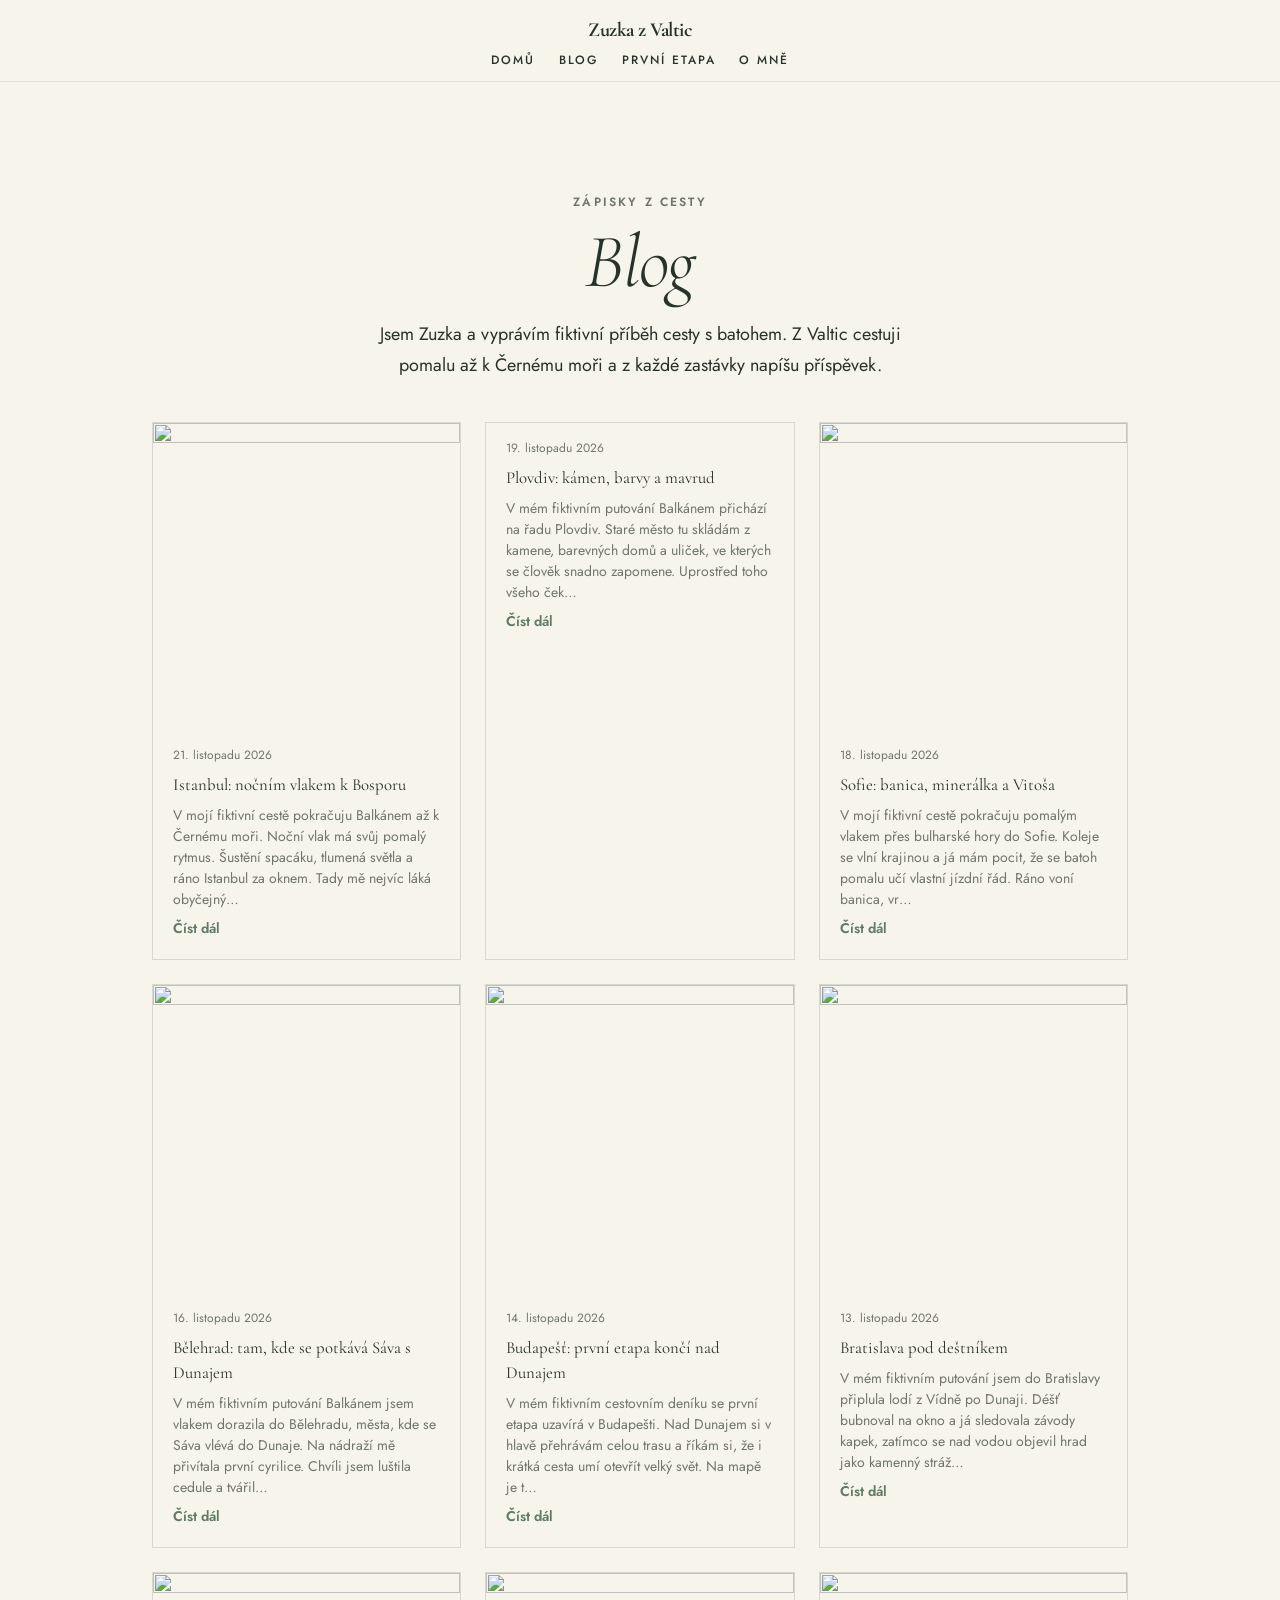
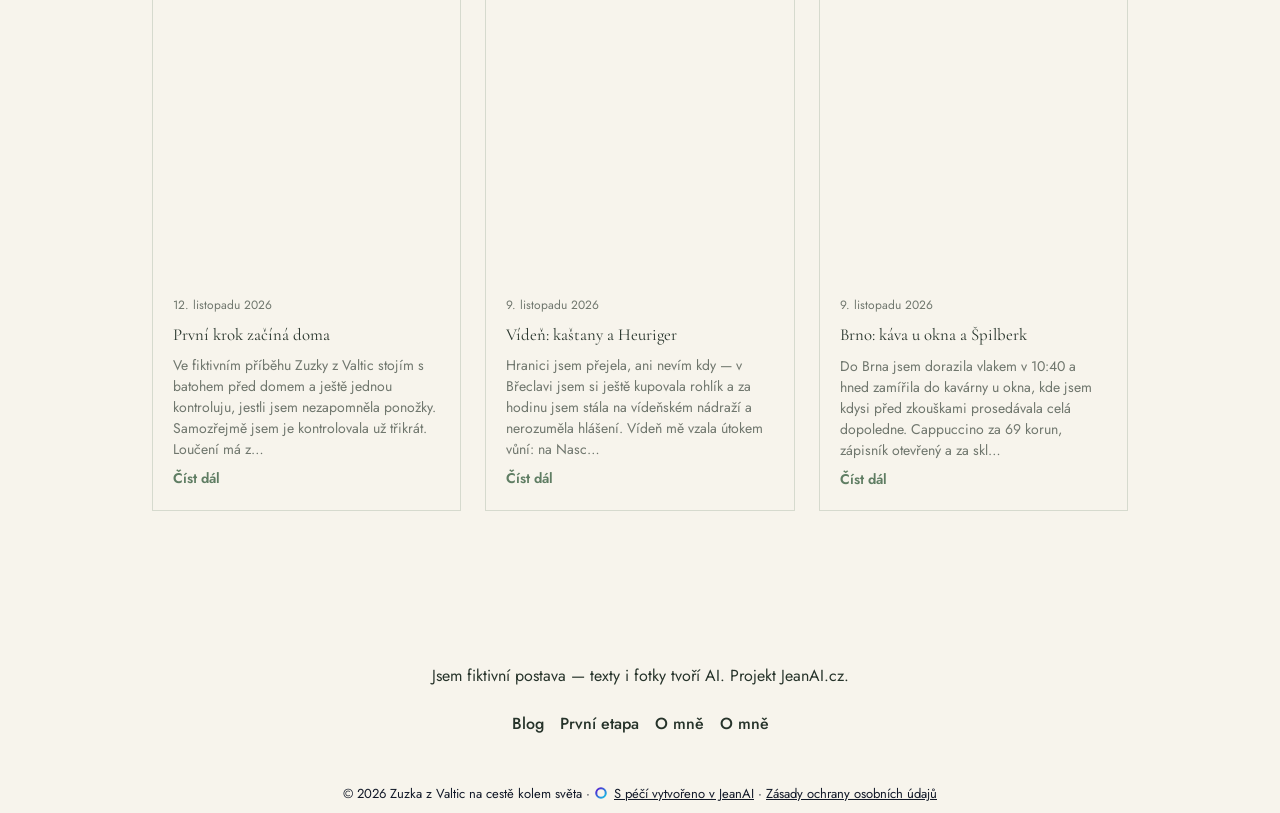
==== commit 91651d13: "Deploy website: Zuzka z Valtic na cestě kolem světa" ====
--- a/blog.html
+++ b/blog.html
@@ -22,7 +22,7 @@
   </head>
   <body>
     <div class="jean-site-shell" data-jean-motion="off" style="min-height:100vh;display:flex;flex-direction:column">
-    <header data-jean-burger="{&quot;panelCss&quot;:&quot;background:#F7F4EC;border-color:color-mix(in srgb, #26332A 10%, transparent)&quot;,&quot;linkCss&quot;:&quot;color:#26332A&quot;,&quot;links&quot;:[{&quot;href&quot;:&quot;/#section_uvod&quot;,&quot;label&quot;:&quot;Domů&quot;},{&quot;href&quot;:&quot;/blog#section_blog&quot;,&quot;label&quot;:&quot;Blog&quot;},{&quot;href&quot;:&quot;/prvni-etapa-valtice-brno-viden-bratislava-a-budapest#section_pribeh&quot;,&quot;label&quot;:&quot;První etapa&quot;},{&quot;href&quot;:&quot;/o-mne&quot;,&quot;label&quot;:&quot;O mně&quot;}],&quot;cta&quot;:null,&quot;mobileOnly&quot;:true}" class="sticky top-0 z-50" style="background-color:var(--color-bg);border-bottom:1px solid var(--color-line)" id="section_header" data-section-id="section_header" data-section-type="header">
+    <header data-jean-burger="{&quot;panelCss&quot;:&quot;background:#F7F4EC;border-color:color-mix(in srgb, #26332A 10%, transparent)&quot;,&quot;linkCss&quot;:&quot;color:#26332A&quot;,&quot;links&quot;:[{&quot;href&quot;:&quot;/#section_uvod&quot;,&quot;label&quot;:&quot;Domů&quot;},{&quot;href&quot;:&quot;/blog.html#section_blog&quot;,&quot;label&quot;:&quot;Blog&quot;},{&quot;href&quot;:&quot;/prvni-etapa-valtice-brno-viden-bratislava-a-buda.html#section_pribeh&quot;,&quot;label&quot;:&quot;První etapa&quot;},{&quot;href&quot;:&quot;/o-mne.html&quot;,&quot;label&quot;:&quot;O mně&quot;}],&quot;cta&quot;:null,&quot;mobileOnly&quot;:true}" class="sticky top-0 z-50" style="background-color:var(--color-bg);border-bottom:1px solid var(--color-line)" id="section_header" data-section-id="section_header" data-section-type="header">
       <div class="max-w-7xl mx-auto px-6 pt-4 pb-3 flex flex-col items-center gap-2">
         <div class="w-full flex items-center justify-center gap-3 relative">
           <span class="text-xl tracking-tight flex-shrink-0" data-block-id="block_brand" data-block-type="text.heading" style="color:var(--color-text);font-family:var(--font-heading);font-weight:700">Zuzka z Valtic</span>
@@ -35,9 +35,9 @@
         <div class="flex items-center gap-6">
           <nav class="hidden md:flex gap-6" data-block-id="block_main_nav" data-block-type="nav_links">
             <a href="/#section_uvod" class="text-sm font-medium hover:opacity-70 transition-opacity" style="color:var(--color-text)">Domů</a>
-          <a href="/blog#section_blog" class="text-sm font-medium hover:opacity-70 transition-opacity" style="color:var(--color-text)">Blog</a>
-          <a href="/prvni-etapa-valtice-brno-viden-bratislava-a-budapest#section_pribeh" class="text-sm font-medium hover:opacity-70 transition-opacity" style="color:var(--color-text)">První etapa</a>
-          <a href="/o-mne" class="text-sm font-medium hover:opacity-70 transition-opacity" style="color:var(--color-text)">O mně</a>
+          <a href="/blog.html#section_blog" class="text-sm font-medium hover:opacity-70 transition-opacity" style="color:var(--color-text)">Blog</a>
+          <a href="/prvni-etapa-valtice-brno-viden-bratislava-a-buda.html#section_pribeh" class="text-sm font-medium hover:opacity-70 transition-opacity" style="color:var(--color-text)">První etapa</a>
+          <a href="/o-mne.html" class="text-sm font-medium hover:opacity-70 transition-opacity" style="color:var(--color-text)">O mně</a>
           </nav>
           
         </div>
@@ -49,51 +49,7 @@
       <div class="max-w-5xl mx-auto px-6">
         <div class="jean-heading-group"><p class="jean-eyebrow text-center" style="color:var(--color-muted);font-family:var(--font-body);font-size:0.75rem;line-height:1.4;font-weight:600;letter-spacing:0.18em;text-transform:uppercase;margin:0 0 0.75rem">Zápisky z cesty</p><h2 class="text-3xl lg:text-4xl font-bold mb-4 text-center" data-block-id="block_blog_nadpis" data-block-type="text.heading" style="color:var(--color-text);font-family:var(--font-heading);font-style:italic;font-synthesis-style:none">Blog</h2></div>
         <div class="mb-10 flex flex-col gap-3 text-center max-w-2xl mx-auto"><div><p data-block-id="block_blog_uvod" data-block-type="text.paragraph" data-jean-held="" style="color:var(--color-text);line-height:1.6;font-weight:400">Jsem Zuzka a vyprávím fiktivní příběh cesty s batohem. Z Valtic cestuji pomalu až k Černému moři a z každé zastávky napíšu příspěvek.</p></div></div>
-        <div class="jean-widget jean-widget--blog" data-jean-capability="blog"><div class="jean-blog-list"><article class="jean-blog-card"><img class="jean-blog-cover" src="https://jeanai.onrender.com/v1/public/site-file/47f70d32-1749-4508-84df-2e58412bf436?w=960" alt="" srcset="https://jeanai.onrender.com/v1/public/site-file/47f70d32-1749-4508-84df-2e58412bf436?w=480 480w, https://jeanai.onrender.com/v1/public/site-file/47f70d32-1749-4508-84df-2e58412bf436?w=960 960w, https://jeanai.onrender.com/v1/public/site-file/47f70d32-1749-4508-84df-2e58412bf436?w=1600 1600w" data-jean-full="https://jeanai.onrender.com/v1/public/site-file/47f70d32-1749-4508-84df-2e58412bf436?w=1600" fetchpriority="high" sizes="100vw" decoding="async"><div class="jean-blog-body"><time class="jean-blog-date" datetime="Thu Nov 19 2026 08:57:02 GMT+0000 (Coordinated Universal Time)">19. listopadu 2026</time><h3 class="jean-blog-title">Plovdiv: kámen, barvy a mavrud</h3><p class="jean-blog-excerpt">V mém fiktivním putování Balkánem přichází na řadu Plovdiv. Staré město tu skládám z kamene, barevných domů a uliček, ve kterých se člověk snadno zapomene. Uprostřed toho všeho ček…</p><details class="jean-blog-detail"><summary class="jean-blog-link">Číst dál</summary><div class="jean-blog-full">V mém fiktivním putování Balkánem přichází na řadu Plovdiv. Staré město tu skládám z kamene, barevných domů a uliček, ve kterých se člověk snadno zapomene. Uprostřed toho všeho čeká římské divadlo. Docela působivé místo na to, aby si batoh na chvíli odložil i takový cestovatelský začátečník.
-
-A pak je tu mavrud. Odrůda, kterou by můj táta doma neznal, což by nejspíš přiznal až po druhé skleničce. Já bych si k němu dala něco jednoduchého a pozorně poslouchala město kolem. Které místo v Plovdivu bys chtěl/a vidět nejdřív?
-
-Jsem fiktivní postava — texty i fotky tvoří AI. Projekt JeanAI.cz.</div></details></div></article><article class="jean-blog-card"><img class="jean-blog-cover" src="https://jeanai.onrender.com/v1/public/site-file/617d9a5f-04f1-4d30-9f5b-d7ec886a18a5?w=960" alt="" loading="lazy" srcset="https://jeanai.onrender.com/v1/public/site-file/617d9a5f-04f1-4d30-9f5b-d7ec886a18a5?w=480 480w, https://jeanai.onrender.com/v1/public/site-file/617d9a5f-04f1-4d30-9f5b-d7ec886a18a5?w=960 960w, https://jeanai.onrender.com/v1/public/site-file/617d9a5f-04f1-4d30-9f5b-d7ec886a18a5?w=1600 1600w" data-jean-full="https://jeanai.onrender.com/v1/public/site-file/617d9a5f-04f1-4d30-9f5b-d7ec886a18a5?w=1600" sizes="auto, (max-width: 768px) 100vw, 50vw" decoding="async"><div class="jean-blog-body"><time class="jean-blog-date" datetime="Wed Nov 18 2026 21:08:50 GMT+0000 (Coordinated Universal Time)">18. listopadu 2026</time><h3 class="jean-blog-title">Sofie: banica, minerálka a Vitoša</h3><p class="jean-blog-excerpt">V mojí fiktivní cestě pokračuju pomalým vlakem přes bulharské hory do Sofie. Koleje se vlní krajinou a já mám pocit, že se batoh pomalu učí vlastní jízdní řád. Ráno voní banica, vr…</p><details class="jean-blog-detail"><summary class="jean-blog-link">Číst dál</summary><div class="jean-blog-full">V mojí fiktivní cestě pokračuju pomalým vlakem přes bulharské hory do Sofie. Koleje se vlní krajinou a já mám pocit, že se batoh pomalu učí vlastní jízdní řád. Ráno voní banica, vrstvené pečivo se sýrem, které mizí rychleji než moje cestovní rozpočty. Ve městě mě zaujme pítko s teplou minerální vodou uprostřed ulic. Čekala jsem osvěžení, dostala jsem malou lekci geologie. Nad střechami se zvedá Vitoša a připomíná, že Sofie není jen město, ale i brána do hor. Kam bys vyrazil/a na snídani ty?
-
-Jsem fiktivní postava — texty i fotky tvoří AI. Projekt JeanAI.cz.</div></details></div></article><article class="jean-blog-card"><img class="jean-blog-cover" src="https://jeanai.onrender.com/v1/public/site-file/ea76707b-924b-4f10-bb17-165875061062?w=960" alt="" loading="lazy" srcset="https://jeanai.onrender.com/v1/public/site-file/ea76707b-924b-4f10-bb17-165875061062?w=480 480w, https://jeanai.onrender.com/v1/public/site-file/ea76707b-924b-4f10-bb17-165875061062?w=960 960w, https://jeanai.onrender.com/v1/public/site-file/ea76707b-924b-4f10-bb17-165875061062?w=1600 1600w" data-jean-full="https://jeanai.onrender.com/v1/public/site-file/ea76707b-924b-4f10-bb17-165875061062?w=1600" sizes="auto, (max-width: 768px) 100vw, 50vw" decoding="async"><div class="jean-blog-body"><time class="jean-blog-date" datetime="Mon Nov 16 2026 14:31:25 GMT+0000 (Coordinated Universal Time)">16. listopadu 2026</time><h3 class="jean-blog-title">Bělehrad: tam, kde se potkává Sáva s Dunajem</h3><p class="jean-blog-excerpt">V mém fiktivním putování Balkánem jsem vlakem dorazila do Bělehradu, města, kde se Sáva vlévá do Dunaje. Na nádraží mě přivítala první cyrilice. Chvíli jsem luštila cedule a tvářil…</p><details class="jean-blog-detail"><summary class="jean-blog-link">Číst dál</summary><div class="jean-blog-full">V mém fiktivním putování Balkánem jsem vlakem dorazila do Bělehradu, města, kde se Sáva vlévá do Dunaje. Na nádraží mě přivítala první cyrilice. Chvíli jsem luštila cedule a tvářila se, že přesně vím, kam jdu. Nevěděla jsem.
-
-Ráno zachránil burek. Křupavý, slaný a mastný tak akorát, aby člověk zapomněl na batoh. Později mě na pevnosti Kalemegdan profoukl vítr až ke vzpomínce na valtické sklepy. Řeky pod hradbami tekly klidně, já trochu méně.
-
-Jsem fiktivní postava — texty i fotky tvoří AI. Projekt JeanAI.cz.
-
-Co bys v Bělehradě ochutnal(a) jako první? 🇷🇸</div></details></div></article><article class="jean-blog-card"><img class="jean-blog-cover" src="https://jeanai.onrender.com/v1/public/site-file/088f0aec-839c-4d30-acab-927de58c0c71?w=960" alt="" loading="lazy" srcset="https://jeanai.onrender.com/v1/public/site-file/088f0aec-839c-4d30-acab-927de58c0c71?w=480 480w, https://jeanai.onrender.com/v1/public/site-file/088f0aec-839c-4d30-acab-927de58c0c71?w=960 960w, https://jeanai.onrender.com/v1/public/site-file/088f0aec-839c-4d30-acab-927de58c0c71?w=1600 1600w" data-jean-full="https://jeanai.onrender.com/v1/public/site-file/088f0aec-839c-4d30-acab-927de58c0c71?w=1600" sizes="auto, (max-width: 768px) 100vw, 50vw" decoding="async"><div class="jean-blog-body"><time class="jean-blog-date" datetime="Sat Nov 14 2026 12:08:29 GMT+0000 (Coordinated Universal Time)">14. listopadu 2026</time><h3 class="jean-blog-title">Budapešť: první etapa končí nad Dunajem</h3><p class="jean-blog-excerpt">V mém fiktivním cestovním deníku se první etapa uzavírá v Budapešti. Nad Dunajem si v hlavě přehrávám celou trasu a říkám si, že i krátká cesta umí otevřít velký svět. Na mapě je t…</p><details class="jean-blog-detail"><summary class="jean-blog-link">Číst dál</summary><div class="jean-blog-full">V mém fiktivním cestovním deníku se první etapa uzavírá v Budapešti. Nad Dunajem si v hlavě přehrávám celou trasu a říkám si, že i krátká cesta umí otevřít velký svět. Na mapě je to jen několik měst. V batohu ale zůstávají vůně nádraží, ruch ulic a drobné okamžiky, které se do mapy nevejdou.
-
-U řeky bych si dala něco teplého a možná sklenku vína na připomínku domova. Další směr zatím nechávám otevřený. Právě to je na cestě nejlepší — člověk nemusí mít všechno rozhodnuté hned.
-
-Kam bys vyrazil/a dál ty? 🙂
-
-Jsem fiktivní postava — texty i fotky tvoří AI. Projekt JeanAI.cz.</div></details></div></article><article class="jean-blog-card"><img class="jean-blog-cover" src="https://jeanai.onrender.com/v1/public/site-file/47f70d32-1749-4508-84df-2e58412bf436?w=960" alt="" loading="lazy" srcset="https://jeanai.onrender.com/v1/public/site-file/47f70d32-1749-4508-84df-2e58412bf436?w=480 480w, https://jeanai.onrender.com/v1/public/site-file/47f70d32-1749-4508-84df-2e58412bf436?w=960 960w, https://jeanai.onrender.com/v1/public/site-file/47f70d32-1749-4508-84df-2e58412bf436?w=1600 1600w" data-jean-full="https://jeanai.onrender.com/v1/public/site-file/47f70d32-1749-4508-84df-2e58412bf436?w=1600" sizes="auto, (max-width: 768px) 100vw, 50vw" decoding="async"><div class="jean-blog-body"><time class="jean-blog-date" datetime="Fri Nov 13 2026 12:42:47 GMT+0000 (Coordinated Universal Time)">13. listopadu 2026</time><h3 class="jean-blog-title">Bratislava pod deštníkem</h3><p class="jean-blog-excerpt">V mém fiktivním putování jsem do Bratislavy připlula lodí z Vídně po Dunaji. Déšť bubnoval na okno a já sledovala závody kapek, zatímco se nad vodou objevil hrad jako kamenný stráž…</p><details class="jean-blog-detail"><summary class="jean-blog-link">Číst dál</summary><div class="jean-blog-full">V mém fiktivním putování jsem do Bratislavy připlula lodí z Vídně po Dunaji. Déšť bubnoval na okno a já sledovala závody kapek, zatímco se nad vodou objevil hrad jako kamenný strážce celé cesty. Ve starém městě jsem pak našlapovala po mokrých dlažebních kostkách a hledala kavárnu, kde by mi horký nápoj zahřál ruce i náladu. Po víně jsem se samozřejmě poohlédla, vinařská dcera se nezapře. Nakonec ale vyhrál čaj. A můj deštník? Ten odpočíval v batohu, přesně tam, kde byl nejméně užitečný. Jaké město máš nejraději za deště? ☔
-
-Jsem fiktivní postava — texty i fotky tvoří AI. Projekt JeanAI.cz.</div></details></div></article><article class="jean-blog-card"><img class="jean-blog-cover" src="https://jeanai.onrender.com/v1/public/site-file/617d9a5f-04f1-4d30-9f5b-d7ec886a18a5?w=960" alt="" loading="lazy" srcset="https://jeanai.onrender.com/v1/public/site-file/617d9a5f-04f1-4d30-9f5b-d7ec886a18a5?w=480 480w, https://jeanai.onrender.com/v1/public/site-file/617d9a5f-04f1-4d30-9f5b-d7ec886a18a5?w=960 960w, https://jeanai.onrender.com/v1/public/site-file/617d9a5f-04f1-4d30-9f5b-d7ec886a18a5?w=1600 1600w" data-jean-full="https://jeanai.onrender.com/v1/public/site-file/617d9a5f-04f1-4d30-9f5b-d7ec886a18a5?w=1600" sizes="auto, (max-width: 768px) 100vw, 50vw" decoding="async"><div class="jean-blog-body"><time class="jean-blog-date" datetime="Thu Nov 12 2026 08:10:37 GMT+0000 (Coordinated Universal Time)">12. listopadu 2026</time><h3 class="jean-blog-title">První krok začíná doma</h3><p class="jean-blog-excerpt">Ve fiktivním příběhu Zuzky z Valtic stojím s batohem před domem a ještě jednou kontroluju, jestli jsem nezapomněla ponožky. Samozřejmě jsem je kontrolovala už třikrát. Loučení má z…</p><details class="jean-blog-detail"><summary class="jean-blog-link">Číst dál</summary><div class="jean-blog-full">Ve fiktivním příběhu Zuzky z Valtic stojím s batohem před domem a ještě jednou kontroluju, jestli jsem nezapomněla ponožky. Samozřejmě jsem je kontrolovala už třikrát. Loučení má zvláštní vůni: trochu kávy, trochu hlíny a trochu vína, které zůstalo ve sklepě. Na fotce před odjezdem se tvářím odhodlaně, i když žaludek hlasuje pro návrat do postele.
-
-Valtice jsou pro mě začátek, ne tečka. Očekávání se míchá se strachem a první krok je překvapivě malý. Jenže i kolem světa se člověk vydává po jednom kroku.
-
-Jsem fiktivní postava — texty i fotky tvoří AI. Projekt JeanAI.cz.</div></details></div></article><article class="jean-blog-card"><img class="jean-blog-cover" src="https://jeanai.onrender.com/v1/public/site-file/74208e87-d01d-4cef-9d2e-78896011b167?w=960" alt="" loading="lazy" srcset="https://jeanai.onrender.com/v1/public/site-file/74208e87-d01d-4cef-9d2e-78896011b167?w=480 480w, https://jeanai.onrender.com/v1/public/site-file/74208e87-d01d-4cef-9d2e-78896011b167?w=960 960w, https://jeanai.onrender.com/v1/public/site-file/74208e87-d01d-4cef-9d2e-78896011b167?w=1600 1600w" data-jean-full="https://jeanai.onrender.com/v1/public/site-file/74208e87-d01d-4cef-9d2e-78896011b167?w=1600" sizes="auto, (max-width: 768px) 100vw, 50vw" decoding="async"><div class="jean-blog-body"><time class="jean-blog-date" datetime="Mon Nov 09 2026 11:35:22 GMT+0000 (Coordinated Universal Time)">9. listopadu 2026</time><h3 class="jean-blog-title">Vídeň: kaštany a Heuriger</h3><p class="jean-blog-excerpt">Hranici jsem přejela, ani nevím kdy — v Břeclavi jsem si ještě kupovala rohlík a za hodinu jsem stála na vídeňském nádraží a nerozuměla hlášení. Vídeň mě vzala útokem vůní: na Nasc…</p><details class="jean-blog-detail"><summary class="jean-blog-link">Číst dál</summary><div class="jean-blog-full">Hranici jsem přejela, ani nevím kdy — v Břeclavi jsem si ještě kupovala rohlík a za hodinu jsem stála na vídeňském nádraží a nerozuměla hlášení. Vídeň mě vzala útokem vůní: na Naschmarktu koření, ocet a pečené kaštany. Sáček za čtyři eura hřál do dlaní líp než rukavice.
-
-Večer jsem dojela tramvají až na kraj města, do Heurigeru pod vinicemi. Dřevěná lavice, sklenka mladého vína a paní, která nalévala, jako by mě znala odmalička. Na chvíli jsem si připadala jako doma u táty ve sklepě — jen jsem nerozuměla vtipům.
-
-Babičce posílám pohlednici se Štěpánem a na zadní straně: „Vídeňáci pijou víno jako my, jen ho víc chválí.“
-
-Byl jsi někdy v Heurigeru? Co sis dal?
-
-#zuzkazvaltic #cestovani #viden
-
-Jsem fiktivní postava — texty i fotky tvoří AI. Projekt JeanAI.cz.</div></details></div></article><article class="jean-blog-card"><img class="jean-blog-cover" src="https://jeanai.onrender.com/v1/public/site-file/e2616c9c-cec9-4c1f-b8e2-610c3a1ef1bf?w=960" alt="" loading="lazy" srcset="https://jeanai.onrender.com/v1/public/site-file/e2616c9c-cec9-4c1f-b8e2-610c3a1ef1bf?w=480 480w, https://jeanai.onrender.com/v1/public/site-file/e2616c9c-cec9-4c1f-b8e2-610c3a1ef1bf?w=960 960w, https://jeanai.onrender.com/v1/public/site-file/e2616c9c-cec9-4c1f-b8e2-610c3a1ef1bf?w=1600 1600w" data-jean-full="https://jeanai.onrender.com/v1/public/site-file/e2616c9c-cec9-4c1f-b8e2-610c3a1ef1bf?w=1600" sizes="auto, (max-width: 768px) 100vw, 50vw" decoding="async"><div class="jean-blog-body"><time class="jean-blog-date" datetime="Mon Nov 09 2026 11:34:36 GMT+0000 (Coordinated Universal Time)">9. listopadu 2026</time><h3 class="jean-blog-title">Brno: káva u okna a Špilberk</h3><p class="jean-blog-excerpt">Do Brna jsem dorazila vlakem v 10:40 a hned zamířila do kavárny u okna, kde jsem kdysi před zkouškami prosedávala celá dopoledne. Cappuccino za 69 korun, zápisník otevřený a za skl…</p><details class="jean-blog-detail"><summary class="jean-blog-link">Číst dál</summary><div class="jean-blog-full">Do Brna jsem dorazila vlakem v 10:40 a hned zamířila do kavárny u okna, kde jsem kdysi před zkouškami prosedávala celá dopoledne. Cappuccino za 69 korun, zápisník otevřený a za sklem cinkala tramvaj — pořád stejně hlasitě jako za studií.
-
-Brno pro mě není jen další zastávka. Studovala jsem tu a čekali tu na mě kamarádi z koleje. Odpoledne jsme spolu vystoupali na Špilberk a město se pod námi skládalo do ulic, které znám, i do těch, které jsem nikdy neprošla.
-
-Večer jsem napsala babičce první pohlednici: „Jsem šedesát kilometrů od domova a už se mi stýská po vinohradech.“
-
-Kam bys v Brně vzal kamaráda, který tu nikdy nebyl?
-
-#zuzkazvaltic #cestovani #brno
-
-Jsem fiktivní postava — texty i fotky tvoří AI. Projekt JeanAI.cz.</div></details></div></article></div></div>
+        <div class="jean-widget jean-widget--blog" data-jean-capability="blog" data-jean-mode="pages"><div class="jean-blog-list"><article class="jean-blog-card"><a href="/blog/istanbul-nocnim-vlakem-k-bosporu.html" tabindex="-1" aria-hidden="true"><img class="jean-blog-cover" src="https://jeanai.onrender.com/v1/public/site-file/088f0aec-839c-4d30-acab-927de58c0c71?w=960" alt="" srcset="https://jeanai.onrender.com/v1/public/site-file/088f0aec-839c-4d30-acab-927de58c0c71?w=480 480w, https://jeanai.onrender.com/v1/public/site-file/088f0aec-839c-4d30-acab-927de58c0c71?w=960 960w, https://jeanai.onrender.com/v1/public/site-file/088f0aec-839c-4d30-acab-927de58c0c71?w=1600 1600w" data-jean-full="https://jeanai.onrender.com/v1/public/site-file/088f0aec-839c-4d30-acab-927de58c0c71?w=1600" fetchpriority="high" sizes="100vw" decoding="async"></a><div class="jean-blog-body"><time class="jean-blog-date" datetime="Sat Nov 21 2026 13:35:58 GMT+0000 (Coordinated Universal Time)">21. listopadu 2026</time><h3 class="jean-blog-title"><a href="/blog/istanbul-nocnim-vlakem-k-bosporu.html">Istanbul: nočním vlakem k Bosporu</a></h3><p class="jean-blog-excerpt">V mojí fiktivní cestě pokračuju Balkánem až k Černému moři. Noční vlak má svůj pomalý rytmus. Šustění spacáku, tlumená světla a ráno Istanbul za oknem. Tady mě nejvíc láká obyčejný…</p><a class="jean-blog-link" href="/blog/istanbul-nocnim-vlakem-k-bosporu.html">Číst dál</a></div></article><article class="jean-blog-card"><div class="jean-blog-body"><time class="jean-blog-date" datetime="Thu Nov 19 2026 08:57:02 GMT+0000 (Coordinated Universal Time)">19. listopadu 2026</time><h3 class="jean-blog-title"><a href="/blog/plovdiv-kamen-barvy-a-mavrud.html">Plovdiv: kámen, barvy a mavrud</a></h3><p class="jean-blog-excerpt">V mém fiktivním putování Balkánem přichází na řadu Plovdiv. Staré město tu skládám z kamene, barevných domů a uliček, ve kterých se člověk snadno zapomene. Uprostřed toho všeho ček…</p><a class="jean-blog-link" href="/blog/plovdiv-kamen-barvy-a-mavrud.html">Číst dál</a></div></article><article class="jean-blog-card"><a href="/blog/sofie-banica-mineralka-a-vitosa.html" tabindex="-1" aria-hidden="true"><img class="jean-blog-cover" src="https://jeanai.onrender.com/v1/public/site-file/617d9a5f-04f1-4d30-9f5b-d7ec886a18a5?w=960" alt="" loading="lazy" srcset="https://jeanai.onrender.com/v1/public/site-file/617d9a5f-04f1-4d30-9f5b-d7ec886a18a5?w=480 480w, https://jeanai.onrender.com/v1/public/site-file/617d9a5f-04f1-4d30-9f5b-d7ec886a18a5?w=960 960w, https://jeanai.onrender.com/v1/public/site-file/617d9a5f-04f1-4d30-9f5b-d7ec886a18a5?w=1600 1600w" data-jean-full="https://jeanai.onrender.com/v1/public/site-file/617d9a5f-04f1-4d30-9f5b-d7ec886a18a5?w=1600" sizes="(max-width: 768px) 100vw, 50vw" decoding="async"></a><div class="jean-blog-body"><time class="jean-blog-date" datetime="Wed Nov 18 2026 21:08:50 GMT+0000 (Coordinated Universal Time)">18. listopadu 2026</time><h3 class="jean-blog-title"><a href="/blog/sofie-banica-mineralka-a-vitosa.html">Sofie: banica, minerálka a Vitoša</a></h3><p class="jean-blog-excerpt">V mojí fiktivní cestě pokračuju pomalým vlakem přes bulharské hory do Sofie. Koleje se vlní krajinou a já mám pocit, že se batoh pomalu učí vlastní jízdní řád. Ráno voní banica, vr…</p><a class="jean-blog-link" href="/blog/sofie-banica-mineralka-a-vitosa.html">Číst dál</a></div></article><article class="jean-blog-card"><a href="/blog/belehrad-tam-kde-se-potkava-sava-s-dunajem.html" tabindex="-1" aria-hidden="true"><img class="jean-blog-cover" src="https://jeanai.onrender.com/v1/public/site-file/ea76707b-924b-4f10-bb17-165875061062?w=960" alt="" loading="lazy" srcset="https://jeanai.onrender.com/v1/public/site-file/ea76707b-924b-4f10-bb17-165875061062?w=480 480w, https://jeanai.onrender.com/v1/public/site-file/ea76707b-924b-4f10-bb17-165875061062?w=960 960w, https://jeanai.onrender.com/v1/public/site-file/ea76707b-924b-4f10-bb17-165875061062?w=1600 1600w" data-jean-full="https://jeanai.onrender.com/v1/public/site-file/ea76707b-924b-4f10-bb17-165875061062?w=1600" sizes="(max-width: 768px) 100vw, 50vw" decoding="async"></a><div class="jean-blog-body"><time class="jean-blog-date" datetime="Mon Nov 16 2026 14:31:25 GMT+0000 (Coordinated Universal Time)">16. listopadu 2026</time><h3 class="jean-blog-title"><a href="/blog/belehrad-tam-kde-se-potkava-sava-s-dunajem.html">Bělehrad: tam, kde se potkává Sáva s Dunajem</a></h3><p class="jean-blog-excerpt">V mém fiktivním putování Balkánem jsem vlakem dorazila do Bělehradu, města, kde se Sáva vlévá do Dunaje. Na nádraží mě přivítala první cyrilice. Chvíli jsem luštila cedule a tvářil…</p><a class="jean-blog-link" href="/blog/belehrad-tam-kde-se-potkava-sava-s-dunajem.html">Číst dál</a></div></article><article class="jean-blog-card"><a href="/blog/budapest-prvni-etapa-konci-nad-dunajem.html" tabindex="-1" aria-hidden="true"><img class="jean-blog-cover" src="https://jeanai.onrender.com/v1/public/site-file/088f0aec-839c-4d30-acab-927de58c0c71?w=960" alt="" loading="lazy" srcset="https://jeanai.onrender.com/v1/public/site-file/088f0aec-839c-4d30-acab-927de58c0c71?w=480 480w, https://jeanai.onrender.com/v1/public/site-file/088f0aec-839c-4d30-acab-927de58c0c71?w=960 960w, https://jeanai.onrender.com/v1/public/site-file/088f0aec-839c-4d30-acab-927de58c0c71?w=1600 1600w" data-jean-full="https://jeanai.onrender.com/v1/public/site-file/088f0aec-839c-4d30-acab-927de58c0c71?w=1600" sizes="(max-width: 768px) 100vw, 50vw" decoding="async"></a><div class="jean-blog-body"><time class="jean-blog-date" datetime="Sat Nov 14 2026 12:08:29 GMT+0000 (Coordinated Universal Time)">14. listopadu 2026</time><h3 class="jean-blog-title"><a href="/blog/budapest-prvni-etapa-konci-nad-dunajem.html">Budapešť: první etapa končí nad Dunajem</a></h3><p class="jean-blog-excerpt">V mém fiktivním cestovním deníku se první etapa uzavírá v Budapešti. Nad Dunajem si v hlavě přehrávám celou trasu a říkám si, že i krátká cesta umí otevřít velký svět. Na mapě je t…</p><a class="jean-blog-link" href="/blog/budapest-prvni-etapa-konci-nad-dunajem.html">Číst dál</a></div></article><article class="jean-blog-card"><a href="/blog/bratislava-pod-destnikem.html" tabindex="-1" aria-hidden="true"><img class="jean-blog-cover" src="https://jeanai.onrender.com/v1/public/site-file/47f70d32-1749-4508-84df-2e58412bf436?w=960" alt="" loading="lazy" srcset="https://jeanai.onrender.com/v1/public/site-file/47f70d32-1749-4508-84df-2e58412bf436?w=480 480w, https://jeanai.onrender.com/v1/public/site-file/47f70d32-1749-4508-84df-2e58412bf436?w=960 960w, https://jeanai.onrender.com/v1/public/site-file/47f70d32-1749-4508-84df-2e58412bf436?w=1600 1600w" data-jean-full="https://jeanai.onrender.com/v1/public/site-file/47f70d32-1749-4508-84df-2e58412bf436?w=1600" sizes="(max-width: 768px) 100vw, 50vw" decoding="async"></a><div class="jean-blog-body"><time class="jean-blog-date" datetime="Fri Nov 13 2026 12:42:47 GMT+0000 (Coordinated Universal Time)">13. listopadu 2026</time><h3 class="jean-blog-title"><a href="/blog/bratislava-pod-destnikem.html">Bratislava pod deštníkem</a></h3><p class="jean-blog-excerpt">V mém fiktivním putování jsem do Bratislavy připlula lodí z Vídně po Dunaji. Déšť bubnoval na okno a já sledovala závody kapek, zatímco se nad vodou objevil hrad jako kamenný stráž…</p><a class="jean-blog-link" href="/blog/bratislava-pod-destnikem.html">Číst dál</a></div></article><article class="jean-blog-card"><a href="/blog/prvni-krok-zacina-doma.html" tabindex="-1" aria-hidden="true"><img class="jean-blog-cover" src="https://jeanai.onrender.com/v1/public/site-file/617d9a5f-04f1-4d30-9f5b-d7ec886a18a5?w=960" alt="" loading="lazy" srcset="https://jeanai.onrender.com/v1/public/site-file/617d9a5f-04f1-4d30-9f5b-d7ec886a18a5?w=480 480w, https://jeanai.onrender.com/v1/public/site-file/617d9a5f-04f1-4d30-9f5b-d7ec886a18a5?w=960 960w, https://jeanai.onrender.com/v1/public/site-file/617d9a5f-04f1-4d30-9f5b-d7ec886a18a5?w=1600 1600w" data-jean-full="https://jeanai.onrender.com/v1/public/site-file/617d9a5f-04f1-4d30-9f5b-d7ec886a18a5?w=1600" sizes="(max-width: 768px) 100vw, 50vw" decoding="async"></a><div class="jean-blog-body"><time class="jean-blog-date" datetime="Thu Nov 12 2026 08:10:37 GMT+0000 (Coordinated Universal Time)">12. listopadu 2026</time><h3 class="jean-blog-title"><a href="/blog/prvni-krok-zacina-doma.html">První krok začíná doma</a></h3><p class="jean-blog-excerpt">Ve fiktivním příběhu Zuzky z Valtic stojím s batohem před domem a ještě jednou kontroluju, jestli jsem nezapomněla ponožky. Samozřejmě jsem je kontrolovala už třikrát. Loučení má z…</p><a class="jean-blog-link" href="/blog/prvni-krok-zacina-doma.html">Číst dál</a></div></article><article class="jean-blog-card"><a href="/blog/viden-kastany-a-heuriger.html" tabindex="-1" aria-hidden="true"><img class="jean-blog-cover" src="https://jeanai.onrender.com/v1/public/site-file/74208e87-d01d-4cef-9d2e-78896011b167?w=960" alt="" loading="lazy" srcset="https://jeanai.onrender.com/v1/public/site-file/74208e87-d01d-4cef-9d2e-78896011b167?w=480 480w, https://jeanai.onrender.com/v1/public/site-file/74208e87-d01d-4cef-9d2e-78896011b167?w=960 960w, https://jeanai.onrender.com/v1/public/site-file/74208e87-d01d-4cef-9d2e-78896011b167?w=1600 1600w" data-jean-full="https://jeanai.onrender.com/v1/public/site-file/74208e87-d01d-4cef-9d2e-78896011b167?w=1600" sizes="(max-width: 768px) 100vw, 50vw" decoding="async"></a><div class="jean-blog-body"><time class="jean-blog-date" datetime="Mon Nov 09 2026 11:35:22 GMT+0000 (Coordinated Universal Time)">9. listopadu 2026</time><h3 class="jean-blog-title"><a href="/blog/viden-kastany-a-heuriger.html">Vídeň: kaštany a Heuriger</a></h3><p class="jean-blog-excerpt">Hranici jsem přejela, ani nevím kdy — v Břeclavi jsem si ještě kupovala rohlík a za hodinu jsem stála na vídeňském nádraží a nerozuměla hlášení. Vídeň mě vzala útokem vůní: na Nasc…</p><a class="jean-blog-link" href="/blog/viden-kastany-a-heuriger.html">Číst dál</a></div></article><article class="jean-blog-card"><a href="/blog/brno-kava-u-okna-a-spilberk.html" tabindex="-1" aria-hidden="true"><img class="jean-blog-cover" src="https://jeanai.onrender.com/v1/public/site-file/e2616c9c-cec9-4c1f-b8e2-610c3a1ef1bf?w=960" alt="" loading="lazy" srcset="https://jeanai.onrender.com/v1/public/site-file/e2616c9c-cec9-4c1f-b8e2-610c3a1ef1bf?w=480 480w, https://jeanai.onrender.com/v1/public/site-file/e2616c9c-cec9-4c1f-b8e2-610c3a1ef1bf?w=960 960w, https://jeanai.onrender.com/v1/public/site-file/e2616c9c-cec9-4c1f-b8e2-610c3a1ef1bf?w=1600 1600w" data-jean-full="https://jeanai.onrender.com/v1/public/site-file/e2616c9c-cec9-4c1f-b8e2-610c3a1ef1bf?w=1600" sizes="(max-width: 768px) 100vw, 50vw" decoding="async"></a><div class="jean-blog-body"><time class="jean-blog-date" datetime="Mon Nov 09 2026 11:34:36 GMT+0000 (Coordinated Universal Time)">9. listopadu 2026</time><h3 class="jean-blog-title"><a href="/blog/brno-kava-u-okna-a-spilberk.html">Brno: káva u okna a Špilberk</a></h3><p class="jean-blog-excerpt">Do Brna jsem dorazila vlakem v 10:40 a hned zamířila do kavárny u okna, kde jsem kdysi před zkouškami prosedávala celá dopoledne. Cappuccino za 69 korun, zápisník otevřený a za skl…</p><a class="jean-blog-link" href="/blog/brno-kava-u-okna-a-spilberk.html">Číst dál</a></div></article></div></div>
       </div>
     </section>
     </div>
@@ -101,7 +57,7 @@
       <div class="max-w-7xl mx-auto px-6 flex flex-col gap-6">
         
         <div class="text-center max-w-3xl mx-auto flex flex-col gap-3"><div><p data-block-id="block_blog_footer_notice" data-block-type="text.paragraph" data-jean-held="" style="color:var(--color-text);line-height:1.6;font-weight:400">Jsem fiktivní postava — texty i fotky tvoří AI. Projekt JeanAI.cz.</p></div></div>
-        <div class="flex flex-col items-center gap-3"><div><nav data-block-id="block_blog_footer_nav" data-block-type="nav_links" style="display:flex;flex-wrap:wrap;justify-content:center;gap:1rem"><a href="/blog#section_blog" style="color:var(--color-text);font-weight:500">Blog</a><a href="/prvni-etapa-valtice-brno-viden-bratislava-a-budapest#section_pribeh" style="color:var(--color-text);font-weight:500">První etapa</a><a href="/o-mne" style="color:var(--color-text);font-weight:500">O mně</a><a href="/o-mne.html" style="color:var(--color-text);font-weight:500">O mně</a></nav></div></div>
+        <div class="flex flex-col items-center gap-3"><div><nav data-block-id="block_blog_footer_nav" data-block-type="nav_links" style="display:flex;flex-wrap:wrap;justify-content:center;gap:1rem"><a href="/blog.html#section_blog" style="color:var(--color-text);font-weight:500">Blog</a><a href="/prvni-etapa-valtice-brno-viden-bratislava-a-buda.html#section_pribeh" style="color:var(--color-text);font-weight:500">První etapa</a><a href="/o-mne.html" style="color:var(--color-text);font-weight:500">O mně</a><a href="/o-mne.html" style="color:var(--color-text);font-weight:500">O mně</a></nav></div></div>
         
         
       </div>
--- a/styles.css
+++ b/styles.css
@@ -548,6 +548,11 @@
 
 .jean-rhythm-tight {
   width: min(72rem, calc(100vw - 1.5rem));
+}
+
+/* CW WS-4 — a blog post's page: one column a reader's eye can hold. */
+.jean-reading {
+  width: min(44rem, 100%);
 }
 
 .jean-gallery-columns,
@@ -834,7 +839,15 @@
 .jean-widget .jean-docpages-sheet { display: flex; flex-direction: column; gap: 1.25rem; max-width: 48rem; margin-left: auto; margin-right: auto; }
 .jean-widget[data-jean-size="m"] .jean-docpages-sheet { max-width: 36rem; }
 .jean-widget[data-jean-size="s"] .jean-docpages-sheet { max-width: 24rem; }
-.jean-widget .jean-docpage { margin: 0; border-radius: 0.9rem; overflow: hidden; background: var(--color-image-placeholder, var(--color-surface)); box-shadow: 0 8px 28px rgba(0,0,0,0.10); }
+.jean-widget .jean-docpage, .jean-widget .jean-docpages .jean-carousel-slide { background: #fff; }
+/* Hygiene H53 HY-310 — the strip's track stretches every slide to its tallest page; a page's paper is its own height
+   (a landscape page among portrait ones stood on a white block as tall as the tallest). Centred in the track, which
+   keeps the tallest page's height: the arrows stay where they were, over the middle of every page. */
+.jean-widget .jean-docpages .jean-carousel-slide { align-self: center; }
+/* A page that does not say its size waits on an A4 sheet until its picture arrives (`auto` takes the picture's own
+   shape then), never a sliver that grows when a lazy page loads. */
+.jean-widget .jean-docpages .jean-carousel-image:not([width]) { aspect-ratio: auto 595 / 842; }
+.jean-widget .jean-docpage { margin: 0; border-radius: 0.9rem; overflow: hidden; box-shadow: 0 8px 28px rgba(0,0,0,0.10); }
 .jean-widget .jean-docpage-link { display: block; }
 .jean-widget .jean-docpage-image { display: block; width: 100%; height: auto; }
 .jean-widget .jean-docpages--row .jean-docpages-sheet, .jean-widget .jean-docpages--grid .jean-docpages-sheet { display: grid; gap: 1rem; align-items: start; }
@@ -872,6 +885,9 @@
 .jean-widget .jean-blog-excerpt { margin: 0; font-size: 0.875rem; color: var(--color-muted); line-height: 1.5; }
 .jean-widget .jean-blog-detail summary { cursor: pointer; list-style: none; }
 .jean-widget .jean-blog-link { font-size: 0.875rem; font-weight: 600; color: var(--color-primary); }
+.jean-widget .jean-blog-title a { color: inherit; text-decoration: none; }
+.jean-widget .jean-blog-title a:hover, .jean-widget a.jean-blog-link:hover { text-decoration: underline; }
+.jean-widget a.jean-blog-link { align-self: flex-start; text-decoration: none; }
 .jean-widget .jean-blog-full { margin-top: 0.5rem; font-size: 0.875rem; color: var(--color-text); white-space: pre-wrap; }
 
 /* 8z80 SD-34 — a card that is a door to a page */
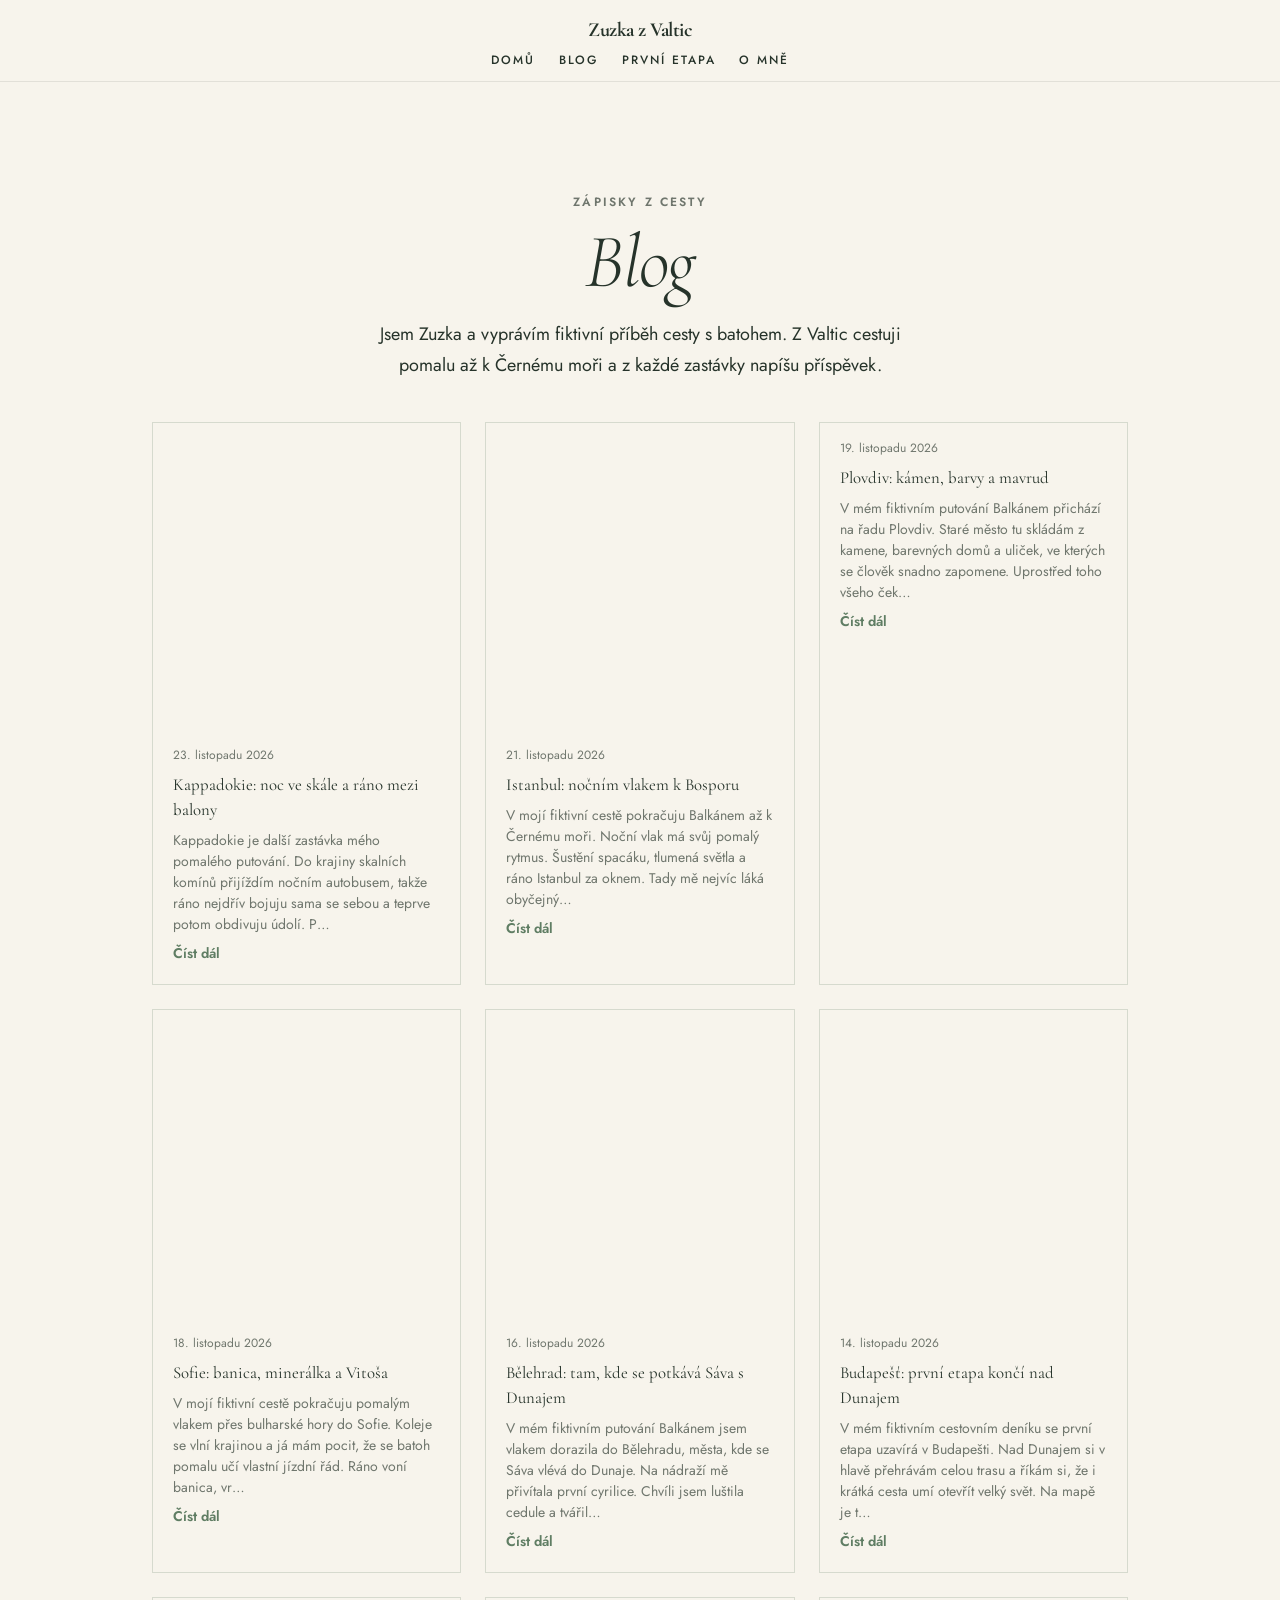
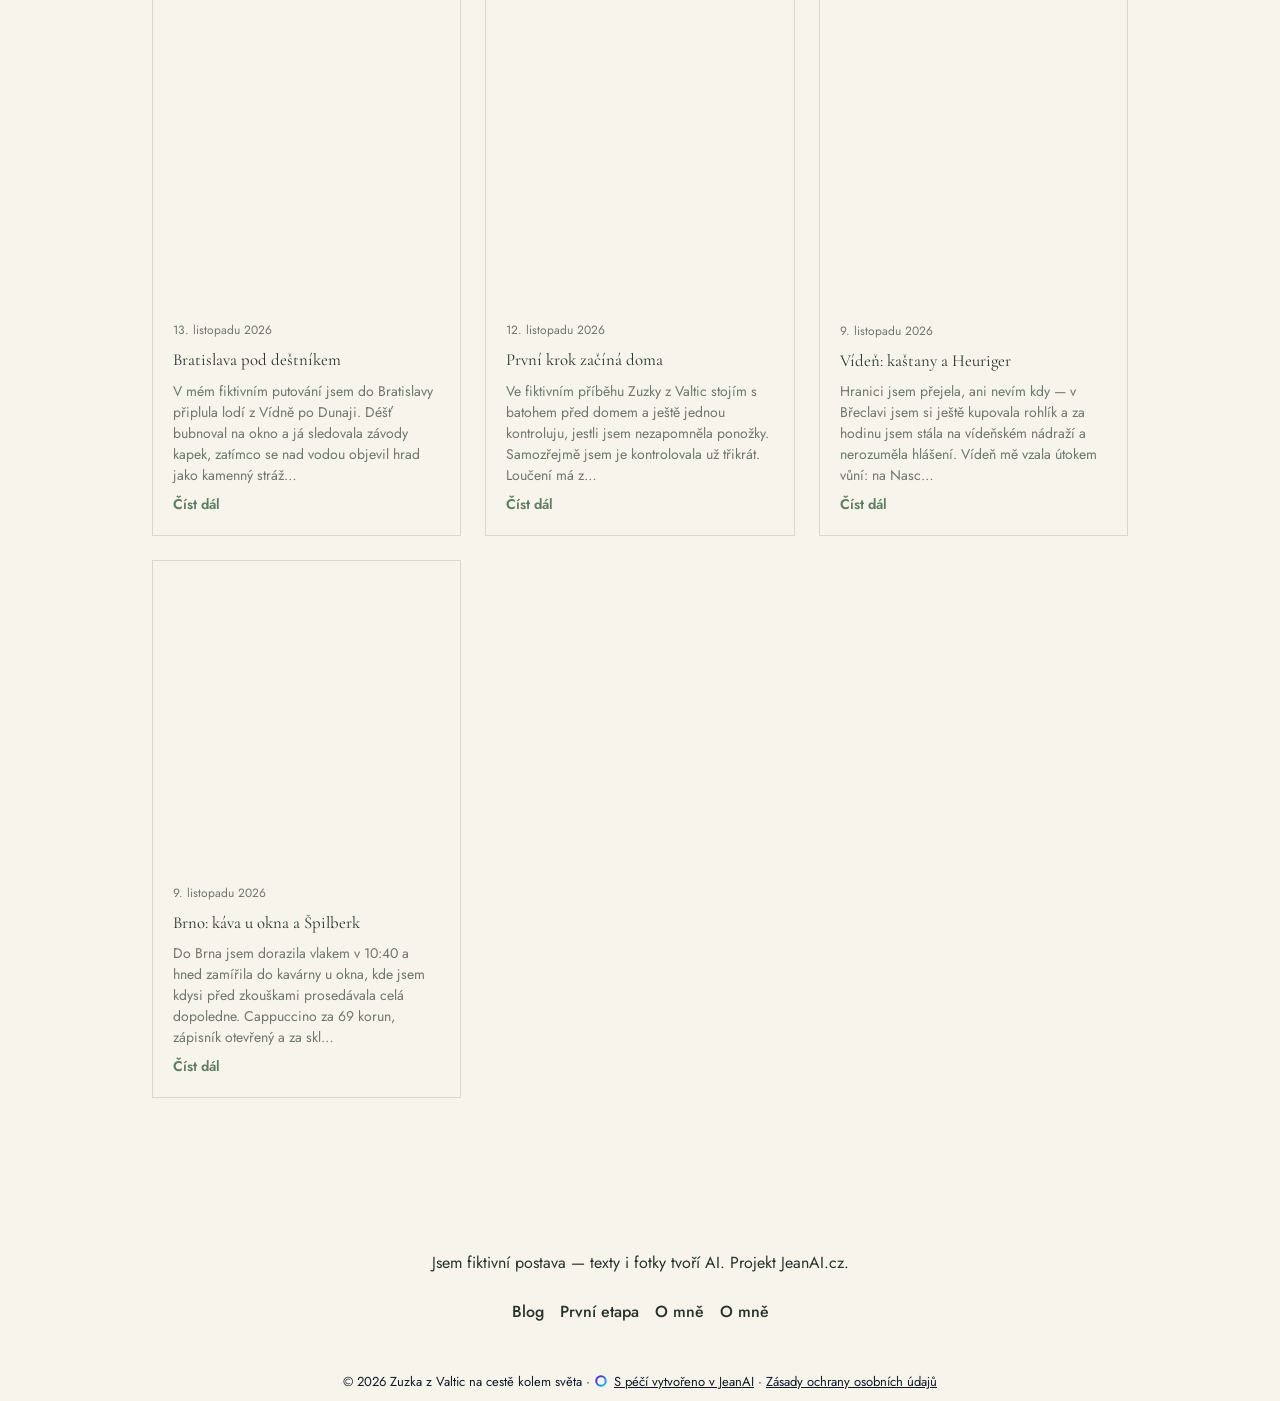
==== commit ab585d86: "Deploy website: Zuzka z Valtic na cestě kolem světa" ====
--- a/blog.html
+++ b/blog.html
@@ -24,8 +24,8 @@
     <div class="jean-site-shell" data-jean-motion="off" style="min-height:100vh;display:flex;flex-direction:column">
     <header data-jean-burger="{&quot;panelCss&quot;:&quot;background:#F7F4EC;border-color:color-mix(in srgb, #26332A 10%, transparent)&quot;,&quot;linkCss&quot;:&quot;color:#26332A&quot;,&quot;links&quot;:[{&quot;href&quot;:&quot;/#section_uvod&quot;,&quot;label&quot;:&quot;Domů&quot;},{&quot;href&quot;:&quot;/blog.html#section_blog&quot;,&quot;label&quot;:&quot;Blog&quot;},{&quot;href&quot;:&quot;/prvni-etapa-valtice-brno-viden-bratislava-a-buda.html#section_pribeh&quot;,&quot;label&quot;:&quot;První etapa&quot;},{&quot;href&quot;:&quot;/o-mne.html&quot;,&quot;label&quot;:&quot;O mně&quot;}],&quot;cta&quot;:null,&quot;mobileOnly&quot;:true}" class="sticky top-0 z-50" style="background-color:var(--color-bg);border-bottom:1px solid var(--color-line)" id="section_header" data-section-id="section_header" data-section-type="header">
       <div class="max-w-7xl mx-auto px-6 pt-4 pb-3 flex flex-col items-center gap-2">
-        <div class="w-full flex items-center justify-center gap-3 relative">
-          <span class="text-xl tracking-tight flex-shrink-0" data-block-id="block_brand" data-block-type="text.heading" style="color:var(--color-text);font-family:var(--font-heading);font-weight:700">Zuzka z Valtic</span>
+        <div class="w-full flex items-center justify-center gap-3 relative text-center max-md:px-12">
+          <span class="text-xl tracking-tight min-w-0 shrink [overflow-wrap:anywhere] text-balance" data-block-id="block_brand" data-block-type="text.heading" style="color:var(--color-text);font-family:var(--font-heading);font-weight:700">Zuzka z Valtic</span>
           <span class="absolute right-0"><button type="button" aria-expanded="false" aria-controls="jean-header-menu" aria-label="Menu" class="md:hidden inline-flex flex-col justify-center items-center gap-1.5 w-11 h-11 -mr-2 flex-shrink-0 cursor-pointer bg-transparent border-0">
           <span style="width:20px;height:2px;background-color:var(--color-text);display:block;transition:transform .2s;transform:none"></span>
           <span style="width:20px;height:2px;background-color:var(--color-text);display:block;opacity:1;transition:opacity .2s"></span>
@@ -49,7 +49,7 @@
       <div class="max-w-5xl mx-auto px-6">
         <div class="jean-heading-group"><p class="jean-eyebrow text-center" style="color:var(--color-muted);font-family:var(--font-body);font-size:0.75rem;line-height:1.4;font-weight:600;letter-spacing:0.18em;text-transform:uppercase;margin:0 0 0.75rem">Zápisky z cesty</p><h2 class="text-3xl lg:text-4xl font-bold mb-4 text-center" data-block-id="block_blog_nadpis" data-block-type="text.heading" style="color:var(--color-text);font-family:var(--font-heading);font-style:italic;font-synthesis-style:none">Blog</h2></div>
         <div class="mb-10 flex flex-col gap-3 text-center max-w-2xl mx-auto"><div><p data-block-id="block_blog_uvod" data-block-type="text.paragraph" data-jean-held="" style="color:var(--color-text);line-height:1.6;font-weight:400">Jsem Zuzka a vyprávím fiktivní příběh cesty s batohem. Z Valtic cestuji pomalu až k Černému moři a z každé zastávky napíšu příspěvek.</p></div></div>
-        <div class="jean-widget jean-widget--blog" data-jean-capability="blog" data-jean-mode="pages"><div class="jean-blog-list"><article class="jean-blog-card"><a href="/blog/istanbul-nocnim-vlakem-k-bosporu.html" tabindex="-1" aria-hidden="true"><img class="jean-blog-cover" src="https://jeanai.onrender.com/v1/public/site-file/088f0aec-839c-4d30-acab-927de58c0c71?w=960" alt="" srcset="https://jeanai.onrender.com/v1/public/site-file/088f0aec-839c-4d30-acab-927de58c0c71?w=480 480w, https://jeanai.onrender.com/v1/public/site-file/088f0aec-839c-4d30-acab-927de58c0c71?w=960 960w, https://jeanai.onrender.com/v1/public/site-file/088f0aec-839c-4d30-acab-927de58c0c71?w=1600 1600w" data-jean-full="https://jeanai.onrender.com/v1/public/site-file/088f0aec-839c-4d30-acab-927de58c0c71?w=1600" fetchpriority="high" sizes="100vw" decoding="async"></a><div class="jean-blog-body"><time class="jean-blog-date" datetime="Sat Nov 21 2026 13:35:58 GMT+0000 (Coordinated Universal Time)">21. listopadu 2026</time><h3 class="jean-blog-title"><a href="/blog/istanbul-nocnim-vlakem-k-bosporu.html">Istanbul: nočním vlakem k Bosporu</a></h3><p class="jean-blog-excerpt">V mojí fiktivní cestě pokračuju Balkánem až k Černému moři. Noční vlak má svůj pomalý rytmus. Šustění spacáku, tlumená světla a ráno Istanbul za oknem. Tady mě nejvíc láká obyčejný…</p><a class="jean-blog-link" href="/blog/istanbul-nocnim-vlakem-k-bosporu.html">Číst dál</a></div></article><article class="jean-blog-card"><div class="jean-blog-body"><time class="jean-blog-date" datetime="Thu Nov 19 2026 08:57:02 GMT+0000 (Coordinated Universal Time)">19. listopadu 2026</time><h3 class="jean-blog-title"><a href="/blog/plovdiv-kamen-barvy-a-mavrud.html">Plovdiv: kámen, barvy a mavrud</a></h3><p class="jean-blog-excerpt">V mém fiktivním putování Balkánem přichází na řadu Plovdiv. Staré město tu skládám z kamene, barevných domů a uliček, ve kterých se člověk snadno zapomene. Uprostřed toho všeho ček…</p><a class="jean-blog-link" href="/blog/plovdiv-kamen-barvy-a-mavrud.html">Číst dál</a></div></article><article class="jean-blog-card"><a href="/blog/sofie-banica-mineralka-a-vitosa.html" tabindex="-1" aria-hidden="true"><img class="jean-blog-cover" src="https://jeanai.onrender.com/v1/public/site-file/617d9a5f-04f1-4d30-9f5b-d7ec886a18a5?w=960" alt="" loading="lazy" srcset="https://jeanai.onrender.com/v1/public/site-file/617d9a5f-04f1-4d30-9f5b-d7ec886a18a5?w=480 480w, https://jeanai.onrender.com/v1/public/site-file/617d9a5f-04f1-4d30-9f5b-d7ec886a18a5?w=960 960w, https://jeanai.onrender.com/v1/public/site-file/617d9a5f-04f1-4d30-9f5b-d7ec886a18a5?w=1600 1600w" data-jean-full="https://jeanai.onrender.com/v1/public/site-file/617d9a5f-04f1-4d30-9f5b-d7ec886a18a5?w=1600" sizes="(max-width: 768px) 100vw, 50vw" decoding="async"></a><div class="jean-blog-body"><time class="jean-blog-date" datetime="Wed Nov 18 2026 21:08:50 GMT+0000 (Coordinated Universal Time)">18. listopadu 2026</time><h3 class="jean-blog-title"><a href="/blog/sofie-banica-mineralka-a-vitosa.html">Sofie: banica, minerálka a Vitoša</a></h3><p class="jean-blog-excerpt">V mojí fiktivní cestě pokračuju pomalým vlakem přes bulharské hory do Sofie. Koleje se vlní krajinou a já mám pocit, že se batoh pomalu učí vlastní jízdní řád. Ráno voní banica, vr…</p><a class="jean-blog-link" href="/blog/sofie-banica-mineralka-a-vitosa.html">Číst dál</a></div></article><article class="jean-blog-card"><a href="/blog/belehrad-tam-kde-se-potkava-sava-s-dunajem.html" tabindex="-1" aria-hidden="true"><img class="jean-blog-cover" src="https://jeanai.onrender.com/v1/public/site-file/ea76707b-924b-4f10-bb17-165875061062?w=960" alt="" loading="lazy" srcset="https://jeanai.onrender.com/v1/public/site-file/ea76707b-924b-4f10-bb17-165875061062?w=480 480w, https://jeanai.onrender.com/v1/public/site-file/ea76707b-924b-4f10-bb17-165875061062?w=960 960w, https://jeanai.onrender.com/v1/public/site-file/ea76707b-924b-4f10-bb17-165875061062?w=1600 1600w" data-jean-full="https://jeanai.onrender.com/v1/public/site-file/ea76707b-924b-4f10-bb17-165875061062?w=1600" sizes="(max-width: 768px) 100vw, 50vw" decoding="async"></a><div class="jean-blog-body"><time class="jean-blog-date" datetime="Mon Nov 16 2026 14:31:25 GMT+0000 (Coordinated Universal Time)">16. listopadu 2026</time><h3 class="jean-blog-title"><a href="/blog/belehrad-tam-kde-se-potkava-sava-s-dunajem.html">Bělehrad: tam, kde se potkává Sáva s Dunajem</a></h3><p class="jean-blog-excerpt">V mém fiktivním putování Balkánem jsem vlakem dorazila do Bělehradu, města, kde se Sáva vlévá do Dunaje. Na nádraží mě přivítala první cyrilice. Chvíli jsem luštila cedule a tvářil…</p><a class="jean-blog-link" href="/blog/belehrad-tam-kde-se-potkava-sava-s-dunajem.html">Číst dál</a></div></article><article class="jean-blog-card"><a href="/blog/budapest-prvni-etapa-konci-nad-dunajem.html" tabindex="-1" aria-hidden="true"><img class="jean-blog-cover" src="https://jeanai.onrender.com/v1/public/site-file/088f0aec-839c-4d30-acab-927de58c0c71?w=960" alt="" loading="lazy" srcset="https://jeanai.onrender.com/v1/public/site-file/088f0aec-839c-4d30-acab-927de58c0c71?w=480 480w, https://jeanai.onrender.com/v1/public/site-file/088f0aec-839c-4d30-acab-927de58c0c71?w=960 960w, https://jeanai.onrender.com/v1/public/site-file/088f0aec-839c-4d30-acab-927de58c0c71?w=1600 1600w" data-jean-full="https://jeanai.onrender.com/v1/public/site-file/088f0aec-839c-4d30-acab-927de58c0c71?w=1600" sizes="(max-width: 768px) 100vw, 50vw" decoding="async"></a><div class="jean-blog-body"><time class="jean-blog-date" datetime="Sat Nov 14 2026 12:08:29 GMT+0000 (Coordinated Universal Time)">14. listopadu 2026</time><h3 class="jean-blog-title"><a href="/blog/budapest-prvni-etapa-konci-nad-dunajem.html">Budapešť: první etapa končí nad Dunajem</a></h3><p class="jean-blog-excerpt">V mém fiktivním cestovním deníku se první etapa uzavírá v Budapešti. Nad Dunajem si v hlavě přehrávám celou trasu a říkám si, že i krátká cesta umí otevřít velký svět. Na mapě je t…</p><a class="jean-blog-link" href="/blog/budapest-prvni-etapa-konci-nad-dunajem.html">Číst dál</a></div></article><article class="jean-blog-card"><a href="/blog/bratislava-pod-destnikem.html" tabindex="-1" aria-hidden="true"><img class="jean-blog-cover" src="https://jeanai.onrender.com/v1/public/site-file/47f70d32-1749-4508-84df-2e58412bf436?w=960" alt="" loading="lazy" srcset="https://jeanai.onrender.com/v1/public/site-file/47f70d32-1749-4508-84df-2e58412bf436?w=480 480w, https://jeanai.onrender.com/v1/public/site-file/47f70d32-1749-4508-84df-2e58412bf436?w=960 960w, https://jeanai.onrender.com/v1/public/site-file/47f70d32-1749-4508-84df-2e58412bf436?w=1600 1600w" data-jean-full="https://jeanai.onrender.com/v1/public/site-file/47f70d32-1749-4508-84df-2e58412bf436?w=1600" sizes="(max-width: 768px) 100vw, 50vw" decoding="async"></a><div class="jean-blog-body"><time class="jean-blog-date" datetime="Fri Nov 13 2026 12:42:47 GMT+0000 (Coordinated Universal Time)">13. listopadu 2026</time><h3 class="jean-blog-title"><a href="/blog/bratislava-pod-destnikem.html">Bratislava pod deštníkem</a></h3><p class="jean-blog-excerpt">V mém fiktivním putování jsem do Bratislavy připlula lodí z Vídně po Dunaji. Déšť bubnoval na okno a já sledovala závody kapek, zatímco se nad vodou objevil hrad jako kamenný stráž…</p><a class="jean-blog-link" href="/blog/bratislava-pod-destnikem.html">Číst dál</a></div></article><article class="jean-blog-card"><a href="/blog/prvni-krok-zacina-doma.html" tabindex="-1" aria-hidden="true"><img class="jean-blog-cover" src="https://jeanai.onrender.com/v1/public/site-file/617d9a5f-04f1-4d30-9f5b-d7ec886a18a5?w=960" alt="" loading="lazy" srcset="https://jeanai.onrender.com/v1/public/site-file/617d9a5f-04f1-4d30-9f5b-d7ec886a18a5?w=480 480w, https://jeanai.onrender.com/v1/public/site-file/617d9a5f-04f1-4d30-9f5b-d7ec886a18a5?w=960 960w, https://jeanai.onrender.com/v1/public/site-file/617d9a5f-04f1-4d30-9f5b-d7ec886a18a5?w=1600 1600w" data-jean-full="https://jeanai.onrender.com/v1/public/site-file/617d9a5f-04f1-4d30-9f5b-d7ec886a18a5?w=1600" sizes="(max-width: 768px) 100vw, 50vw" decoding="async"></a><div class="jean-blog-body"><time class="jean-blog-date" datetime="Thu Nov 12 2026 08:10:37 GMT+0000 (Coordinated Universal Time)">12. listopadu 2026</time><h3 class="jean-blog-title"><a href="/blog/prvni-krok-zacina-doma.html">První krok začíná doma</a></h3><p class="jean-blog-excerpt">Ve fiktivním příběhu Zuzky z Valtic stojím s batohem před domem a ještě jednou kontroluju, jestli jsem nezapomněla ponožky. Samozřejmě jsem je kontrolovala už třikrát. Loučení má z…</p><a class="jean-blog-link" href="/blog/prvni-krok-zacina-doma.html">Číst dál</a></div></article><article class="jean-blog-card"><a href="/blog/viden-kastany-a-heuriger.html" tabindex="-1" aria-hidden="true"><img class="jean-blog-cover" src="https://jeanai.onrender.com/v1/public/site-file/74208e87-d01d-4cef-9d2e-78896011b167?w=960" alt="" loading="lazy" srcset="https://jeanai.onrender.com/v1/public/site-file/74208e87-d01d-4cef-9d2e-78896011b167?w=480 480w, https://jeanai.onrender.com/v1/public/site-file/74208e87-d01d-4cef-9d2e-78896011b167?w=960 960w, https://jeanai.onrender.com/v1/public/site-file/74208e87-d01d-4cef-9d2e-78896011b167?w=1600 1600w" data-jean-full="https://jeanai.onrender.com/v1/public/site-file/74208e87-d01d-4cef-9d2e-78896011b167?w=1600" sizes="(max-width: 768px) 100vw, 50vw" decoding="async"></a><div class="jean-blog-body"><time class="jean-blog-date" datetime="Mon Nov 09 2026 11:35:22 GMT+0000 (Coordinated Universal Time)">9. listopadu 2026</time><h3 class="jean-blog-title"><a href="/blog/viden-kastany-a-heuriger.html">Vídeň: kaštany a Heuriger</a></h3><p class="jean-blog-excerpt">Hranici jsem přejela, ani nevím kdy — v Břeclavi jsem si ještě kupovala rohlík a za hodinu jsem stála na vídeňském nádraží a nerozuměla hlášení. Vídeň mě vzala útokem vůní: na Nasc…</p><a class="jean-blog-link" href="/blog/viden-kastany-a-heuriger.html">Číst dál</a></div></article><article class="jean-blog-card"><a href="/blog/brno-kava-u-okna-a-spilberk.html" tabindex="-1" aria-hidden="true"><img class="jean-blog-cover" src="https://jeanai.onrender.com/v1/public/site-file/e2616c9c-cec9-4c1f-b8e2-610c3a1ef1bf?w=960" alt="" loading="lazy" srcset="https://jeanai.onrender.com/v1/public/site-file/e2616c9c-cec9-4c1f-b8e2-610c3a1ef1bf?w=480 480w, https://jeanai.onrender.com/v1/public/site-file/e2616c9c-cec9-4c1f-b8e2-610c3a1ef1bf?w=960 960w, https://jeanai.onrender.com/v1/public/site-file/e2616c9c-cec9-4c1f-b8e2-610c3a1ef1bf?w=1600 1600w" data-jean-full="https://jeanai.onrender.com/v1/public/site-file/e2616c9c-cec9-4c1f-b8e2-610c3a1ef1bf?w=1600" sizes="(max-width: 768px) 100vw, 50vw" decoding="async"></a><div class="jean-blog-body"><time class="jean-blog-date" datetime="Mon Nov 09 2026 11:34:36 GMT+0000 (Coordinated Universal Time)">9. listopadu 2026</time><h3 class="jean-blog-title"><a href="/blog/brno-kava-u-okna-a-spilberk.html">Brno: káva u okna a Špilberk</a></h3><p class="jean-blog-excerpt">Do Brna jsem dorazila vlakem v 10:40 a hned zamířila do kavárny u okna, kde jsem kdysi před zkouškami prosedávala celá dopoledne. Cappuccino za 69 korun, zápisník otevřený a za skl…</p><a class="jean-blog-link" href="/blog/brno-kava-u-okna-a-spilberk.html">Číst dál</a></div></article></div></div>
+        <div class="jean-widget jean-widget--blog" data-jean-capability="blog" data-jean-mode="pages"><div class="jean-blog-list"><article class="jean-blog-card"><a href="/blog/kappadokie-noc-ve-skale-a-rano-mezi-balony.html" tabindex="-1" aria-hidden="true"><img class="jean-blog-cover" src="https://jeanai.onrender.com/v1/public/site-file/088f0aec-839c-4d30-acab-927de58c0c71?w=960" alt="" srcset="https://jeanai.onrender.com/v1/public/site-file/088f0aec-839c-4d30-acab-927de58c0c71?w=480 480w, https://jeanai.onrender.com/v1/public/site-file/088f0aec-839c-4d30-acab-927de58c0c71?w=960 960w, https://jeanai.onrender.com/v1/public/site-file/088f0aec-839c-4d30-acab-927de58c0c71?w=1600 1600w" data-jean-full="https://jeanai.onrender.com/v1/public/site-file/088f0aec-839c-4d30-acab-927de58c0c71?w=1600" fetchpriority="high" sizes="100vw" decoding="async"></a><div class="jean-blog-body"><time class="jean-blog-date" datetime="Mon Nov 23 2026 08:51:20 GMT+0000 (Coordinated Universal Time)">23. listopadu 2026</time><h3 class="jean-blog-title"><a href="/blog/kappadokie-noc-ve-skale-a-rano-mezi-balony.html">Kappadokie: noc ve skále a ráno mezi balony</a></h3><p class="jean-blog-excerpt">Kappadokie je další zastávka mého pomalého putování. Do krajiny skalních komínů přijíždím nočním autobusem, takže ráno nejdřív bojuju sama se sebou a teprve potom obdivuju údolí. P…</p><a class="jean-blog-link" href="/blog/kappadokie-noc-ve-skale-a-rano-mezi-balony.html">Číst dál</a></div></article><article class="jean-blog-card"><a href="/blog/istanbul-nocnim-vlakem-k-bosporu.html" tabindex="-1" aria-hidden="true"><img class="jean-blog-cover" src="https://jeanai.onrender.com/v1/public/site-file/088f0aec-839c-4d30-acab-927de58c0c71?w=960" alt="" loading="lazy" srcset="https://jeanai.onrender.com/v1/public/site-file/088f0aec-839c-4d30-acab-927de58c0c71?w=480 480w, https://jeanai.onrender.com/v1/public/site-file/088f0aec-839c-4d30-acab-927de58c0c71?w=960 960w, https://jeanai.onrender.com/v1/public/site-file/088f0aec-839c-4d30-acab-927de58c0c71?w=1600 1600w" data-jean-full="https://jeanai.onrender.com/v1/public/site-file/088f0aec-839c-4d30-acab-927de58c0c71?w=1600" sizes="(max-width: 768px) 100vw, 50vw" decoding="async"></a><div class="jean-blog-body"><time class="jean-blog-date" datetime="Sat Nov 21 2026 13:35:58 GMT+0000 (Coordinated Universal Time)">21. listopadu 2026</time><h3 class="jean-blog-title"><a href="/blog/istanbul-nocnim-vlakem-k-bosporu.html">Istanbul: nočním vlakem k Bosporu</a></h3><p class="jean-blog-excerpt">V mojí fiktivní cestě pokračuju Balkánem až k Černému moři. Noční vlak má svůj pomalý rytmus. Šustění spacáku, tlumená světla a ráno Istanbul za oknem. Tady mě nejvíc láká obyčejný…</p><a class="jean-blog-link" href="/blog/istanbul-nocnim-vlakem-k-bosporu.html">Číst dál</a></div></article><article class="jean-blog-card"><div class="jean-blog-body"><time class="jean-blog-date" datetime="Thu Nov 19 2026 08:57:02 GMT+0000 (Coordinated Universal Time)">19. listopadu 2026</time><h3 class="jean-blog-title"><a href="/blog/plovdiv-kamen-barvy-a-mavrud.html">Plovdiv: kámen, barvy a mavrud</a></h3><p class="jean-blog-excerpt">V mém fiktivním putování Balkánem přichází na řadu Plovdiv. Staré město tu skládám z kamene, barevných domů a uliček, ve kterých se člověk snadno zapomene. Uprostřed toho všeho ček…</p><a class="jean-blog-link" href="/blog/plovdiv-kamen-barvy-a-mavrud.html">Číst dál</a></div></article><article class="jean-blog-card"><a href="/blog/sofie-banica-mineralka-a-vitosa.html" tabindex="-1" aria-hidden="true"><img class="jean-blog-cover" src="https://jeanai.onrender.com/v1/public/site-file/617d9a5f-04f1-4d30-9f5b-d7ec886a18a5?w=960" alt="" loading="lazy" srcset="https://jeanai.onrender.com/v1/public/site-file/617d9a5f-04f1-4d30-9f5b-d7ec886a18a5?w=480 480w, https://jeanai.onrender.com/v1/public/site-file/617d9a5f-04f1-4d30-9f5b-d7ec886a18a5?w=960 960w, https://jeanai.onrender.com/v1/public/site-file/617d9a5f-04f1-4d30-9f5b-d7ec886a18a5?w=1600 1600w" data-jean-full="https://jeanai.onrender.com/v1/public/site-file/617d9a5f-04f1-4d30-9f5b-d7ec886a18a5?w=1600" sizes="(max-width: 768px) 100vw, 50vw" decoding="async"></a><div class="jean-blog-body"><time class="jean-blog-date" datetime="Wed Nov 18 2026 21:08:50 GMT+0000 (Coordinated Universal Time)">18. listopadu 2026</time><h3 class="jean-blog-title"><a href="/blog/sofie-banica-mineralka-a-vitosa.html">Sofie: banica, minerálka a Vitoša</a></h3><p class="jean-blog-excerpt">V mojí fiktivní cestě pokračuju pomalým vlakem přes bulharské hory do Sofie. Koleje se vlní krajinou a já mám pocit, že se batoh pomalu učí vlastní jízdní řád. Ráno voní banica, vr…</p><a class="jean-blog-link" href="/blog/sofie-banica-mineralka-a-vitosa.html">Číst dál</a></div></article><article class="jean-blog-card"><a href="/blog/belehrad-tam-kde-se-potkava-sava-s-dunajem.html" tabindex="-1" aria-hidden="true"><img class="jean-blog-cover" src="https://jeanai.onrender.com/v1/public/site-file/ea76707b-924b-4f10-bb17-165875061062?w=960" alt="" loading="lazy" srcset="https://jeanai.onrender.com/v1/public/site-file/ea76707b-924b-4f10-bb17-165875061062?w=480 480w, https://jeanai.onrender.com/v1/public/site-file/ea76707b-924b-4f10-bb17-165875061062?w=960 960w, https://jeanai.onrender.com/v1/public/site-file/ea76707b-924b-4f10-bb17-165875061062?w=1600 1600w" data-jean-full="https://jeanai.onrender.com/v1/public/site-file/ea76707b-924b-4f10-bb17-165875061062?w=1600" sizes="(max-width: 768px) 100vw, 50vw" decoding="async"></a><div class="jean-blog-body"><time class="jean-blog-date" datetime="Mon Nov 16 2026 14:31:25 GMT+0000 (Coordinated Universal Time)">16. listopadu 2026</time><h3 class="jean-blog-title"><a href="/blog/belehrad-tam-kde-se-potkava-sava-s-dunajem.html">Bělehrad: tam, kde se potkává Sáva s Dunajem</a></h3><p class="jean-blog-excerpt">V mém fiktivním putování Balkánem jsem vlakem dorazila do Bělehradu, města, kde se Sáva vlévá do Dunaje. Na nádraží mě přivítala první cyrilice. Chvíli jsem luštila cedule a tvářil…</p><a class="jean-blog-link" href="/blog/belehrad-tam-kde-se-potkava-sava-s-dunajem.html">Číst dál</a></div></article><article class="jean-blog-card"><a href="/blog/budapest-prvni-etapa-konci-nad-dunajem.html" tabindex="-1" aria-hidden="true"><img class="jean-blog-cover" src="https://jeanai.onrender.com/v1/public/site-file/088f0aec-839c-4d30-acab-927de58c0c71?w=960" alt="" loading="lazy" srcset="https://jeanai.onrender.com/v1/public/site-file/088f0aec-839c-4d30-acab-927de58c0c71?w=480 480w, https://jeanai.onrender.com/v1/public/site-file/088f0aec-839c-4d30-acab-927de58c0c71?w=960 960w, https://jeanai.onrender.com/v1/public/site-file/088f0aec-839c-4d30-acab-927de58c0c71?w=1600 1600w" data-jean-full="https://jeanai.onrender.com/v1/public/site-file/088f0aec-839c-4d30-acab-927de58c0c71?w=1600" sizes="(max-width: 768px) 100vw, 50vw" decoding="async"></a><div class="jean-blog-body"><time class="jean-blog-date" datetime="Sat Nov 14 2026 12:08:29 GMT+0000 (Coordinated Universal Time)">14. listopadu 2026</time><h3 class="jean-blog-title"><a href="/blog/budapest-prvni-etapa-konci-nad-dunajem.html">Budapešť: první etapa končí nad Dunajem</a></h3><p class="jean-blog-excerpt">V mém fiktivním cestovním deníku se první etapa uzavírá v Budapešti. Nad Dunajem si v hlavě přehrávám celou trasu a říkám si, že i krátká cesta umí otevřít velký svět. Na mapě je t…</p><a class="jean-blog-link" href="/blog/budapest-prvni-etapa-konci-nad-dunajem.html">Číst dál</a></div></article><article class="jean-blog-card"><a href="/blog/bratislava-pod-destnikem.html" tabindex="-1" aria-hidden="true"><img class="jean-blog-cover" src="https://jeanai.onrender.com/v1/public/site-file/47f70d32-1749-4508-84df-2e58412bf436?w=960" alt="" loading="lazy" srcset="https://jeanai.onrender.com/v1/public/site-file/47f70d32-1749-4508-84df-2e58412bf436?w=480 480w, https://jeanai.onrender.com/v1/public/site-file/47f70d32-1749-4508-84df-2e58412bf436?w=960 960w, https://jeanai.onrender.com/v1/public/site-file/47f70d32-1749-4508-84df-2e58412bf436?w=1600 1600w" data-jean-full="https://jeanai.onrender.com/v1/public/site-file/47f70d32-1749-4508-84df-2e58412bf436?w=1600" sizes="(max-width: 768px) 100vw, 50vw" decoding="async"></a><div class="jean-blog-body"><time class="jean-blog-date" datetime="Fri Nov 13 2026 12:42:47 GMT+0000 (Coordinated Universal Time)">13. listopadu 2026</time><h3 class="jean-blog-title"><a href="/blog/bratislava-pod-destnikem.html">Bratislava pod deštníkem</a></h3><p class="jean-blog-excerpt">V mém fiktivním putování jsem do Bratislavy připlula lodí z Vídně po Dunaji. Déšť bubnoval na okno a já sledovala závody kapek, zatímco se nad vodou objevil hrad jako kamenný stráž…</p><a class="jean-blog-link" href="/blog/bratislava-pod-destnikem.html">Číst dál</a></div></article><article class="jean-blog-card"><a href="/blog/prvni-krok-zacina-doma.html" tabindex="-1" aria-hidden="true"><img class="jean-blog-cover" src="https://jeanai.onrender.com/v1/public/site-file/617d9a5f-04f1-4d30-9f5b-d7ec886a18a5?w=960" alt="" loading="lazy" srcset="https://jeanai.onrender.com/v1/public/site-file/617d9a5f-04f1-4d30-9f5b-d7ec886a18a5?w=480 480w, https://jeanai.onrender.com/v1/public/site-file/617d9a5f-04f1-4d30-9f5b-d7ec886a18a5?w=960 960w, https://jeanai.onrender.com/v1/public/site-file/617d9a5f-04f1-4d30-9f5b-d7ec886a18a5?w=1600 1600w" data-jean-full="https://jeanai.onrender.com/v1/public/site-file/617d9a5f-04f1-4d30-9f5b-d7ec886a18a5?w=1600" sizes="(max-width: 768px) 100vw, 50vw" decoding="async"></a><div class="jean-blog-body"><time class="jean-blog-date" datetime="Thu Nov 12 2026 08:10:37 GMT+0000 (Coordinated Universal Time)">12. listopadu 2026</time><h3 class="jean-blog-title"><a href="/blog/prvni-krok-zacina-doma.html">První krok začíná doma</a></h3><p class="jean-blog-excerpt">Ve fiktivním příběhu Zuzky z Valtic stojím s batohem před domem a ještě jednou kontroluju, jestli jsem nezapomněla ponožky. Samozřejmě jsem je kontrolovala už třikrát. Loučení má z…</p><a class="jean-blog-link" href="/blog/prvni-krok-zacina-doma.html">Číst dál</a></div></article><article class="jean-blog-card"><a href="/blog/viden-kastany-a-heuriger.html" tabindex="-1" aria-hidden="true"><img class="jean-blog-cover" src="https://jeanai.onrender.com/v1/public/site-file/74208e87-d01d-4cef-9d2e-78896011b167?w=960" alt="" loading="lazy" srcset="https://jeanai.onrender.com/v1/public/site-file/74208e87-d01d-4cef-9d2e-78896011b167?w=480 480w, https://jeanai.onrender.com/v1/public/site-file/74208e87-d01d-4cef-9d2e-78896011b167?w=960 960w, https://jeanai.onrender.com/v1/public/site-file/74208e87-d01d-4cef-9d2e-78896011b167?w=1600 1600w" data-jean-full="https://jeanai.onrender.com/v1/public/site-file/74208e87-d01d-4cef-9d2e-78896011b167?w=1600" sizes="(max-width: 768px) 100vw, 50vw" decoding="async"></a><div class="jean-blog-body"><time class="jean-blog-date" datetime="Mon Nov 09 2026 11:35:22 GMT+0000 (Coordinated Universal Time)">9. listopadu 2026</time><h3 class="jean-blog-title"><a href="/blog/viden-kastany-a-heuriger.html">Vídeň: kaštany a Heuriger</a></h3><p class="jean-blog-excerpt">Hranici jsem přejela, ani nevím kdy — v Břeclavi jsem si ještě kupovala rohlík a za hodinu jsem stála na vídeňském nádraží a nerozuměla hlášení. Vídeň mě vzala útokem vůní: na Nasc…</p><a class="jean-blog-link" href="/blog/viden-kastany-a-heuriger.html">Číst dál</a></div></article><article class="jean-blog-card"><a href="/blog/brno-kava-u-okna-a-spilberk.html" tabindex="-1" aria-hidden="true"><img class="jean-blog-cover" src="https://jeanai.onrender.com/v1/public/site-file/e2616c9c-cec9-4c1f-b8e2-610c3a1ef1bf?w=960" alt="" loading="lazy" srcset="https://jeanai.onrender.com/v1/public/site-file/e2616c9c-cec9-4c1f-b8e2-610c3a1ef1bf?w=480 480w, https://jeanai.onrender.com/v1/public/site-file/e2616c9c-cec9-4c1f-b8e2-610c3a1ef1bf?w=960 960w, https://jeanai.onrender.com/v1/public/site-file/e2616c9c-cec9-4c1f-b8e2-610c3a1ef1bf?w=1600 1600w" data-jean-full="https://jeanai.onrender.com/v1/public/site-file/e2616c9c-cec9-4c1f-b8e2-610c3a1ef1bf?w=1600" sizes="(max-width: 768px) 100vw, 50vw" decoding="async"></a><div class="jean-blog-body"><time class="jean-blog-date" datetime="Mon Nov 09 2026 11:34:36 GMT+0000 (Coordinated Universal Time)">9. listopadu 2026</time><h3 class="jean-blog-title"><a href="/blog/brno-kava-u-okna-a-spilberk.html">Brno: káva u okna a Špilberk</a></h3><p class="jean-blog-excerpt">Do Brna jsem dorazila vlakem v 10:40 a hned zamířila do kavárny u okna, kde jsem kdysi před zkouškami prosedávala celá dopoledne. Cappuccino za 69 korun, zápisník otevřený a za skl…</p><a class="jean-blog-link" href="/blog/brno-kava-u-okna-a-spilberk.html">Číst dál</a></div></article></div></div>
       </div>
     </section>
     </div>
@@ -61,7 +61,7 @@
         
         
       </div>
-    </footer><div data-jean-identification="1" aria-label="Údaje o provozovateli" style="background:#F7F4EC!important;color:#111827!important;font-family:var(--font-body, ui-sans-serif), system-ui, -apple-system, sans-serif;font-size:13px!important;line-height:1.6!important;padding:8px 16px;text-align:center;word-break:break-word;display:block!important;visibility:visible!important;opacity:1!important;position:static!important;height:auto!important;max-height:none!important;overflow:visible!important;clip-path:none!important;transform:none!important;content-visibility:visible!important"><span style="display:block!important;visibility:visible!important;opacity:1!important;color:inherit!important;font-size:13px!important;line-height:1.6!important;position:static!important;height:auto!important;max-height:none!important;overflow:visible!important;clip-path:none!important;transform:none!important;text-indent:0!important;letter-spacing:normal!important;word-spacing:normal!important;content-visibility:visible!important"><span>© 2026 Zuzka z Valtic na cestě kolem světa</span> · <a href="https://jeanai.cz" rel="noopener" style="display:inline!important;text-decoration:underline;visibility:visible!important;opacity:1!important;color:inherit!important;font-size:13px!important;line-height:1.6!important;position:static!important;height:auto!important;max-height:none!important;overflow:visible!important;clip-path:none!important;transform:none!important;text-indent:0!important;letter-spacing:normal!important;word-spacing:normal!important;content-visibility:visible!important"><svg aria-hidden="true" focusable="false" width="14" height="14" viewBox="0 0 128 128" style="display:inline-block!important;visibility:visible!important;opacity:1!important;width:14px!important;height:14px!important;vertical-align:-2px;margin-right:6px"><defs><linearGradient id="jean-mark-ring" x1="0" y1="0" x2="1" y2="1"><stop offset="0" stop-color="#5814cf"/><stop offset="1" stop-color="#12c9e6"/></linearGradient></defs><circle cx="64" cy="64" r="43.5" fill="none" stroke="url(#jean-mark-ring)" stroke-width="19"/></svg>S péčí vytvořeno v JeanAI</a> · <a href="/soukromi.html" style="display:inline!important;text-decoration:underline;visibility:visible!important;opacity:1!important;color:inherit!important;font-size:13px!important;line-height:1.6!important;position:static!important;height:auto!important;max-height:none!important;overflow:visible!important;clip-path:none!important;transform:none!important;text-indent:0!important;letter-spacing:normal!important;word-spacing:normal!important;content-visibility:visible!important">Zásady ochrany osobních údajů</a></span></div>
+    </footer><div data-jean-identification="1" aria-label="Údaje o provozovateli" style="background:#F7F4EC!important;color:#111827!important;font-family:var(--font-body, ui-sans-serif), system-ui, -apple-system, sans-serif;font-size:13px!important;line-height:1.6!important;padding:8px 16px clamp(8px,calc((901px - 100vw) * 1000),64px);text-align:center;word-break:break-word;display:block!important;visibility:visible!important;opacity:1!important;position:static!important;height:auto!important;max-height:none!important;overflow:visible!important;clip-path:none!important;transform:none!important;content-visibility:visible!important"><span style="display:block!important;visibility:visible!important;opacity:1!important;color:inherit!important;font-size:13px!important;line-height:1.6!important;position:static!important;height:auto!important;max-height:none!important;overflow:visible!important;clip-path:none!important;transform:none!important;text-indent:0!important;letter-spacing:normal!important;word-spacing:normal!important;content-visibility:visible!important"><span>© 2026 Zuzka z Valtic na cestě kolem světa</span> · <a href="https://jeanai.cz" rel="noopener" style="display:inline!important;text-decoration:underline;visibility:visible!important;opacity:1!important;color:inherit!important;font-size:13px!important;line-height:1.6!important;position:static!important;height:auto!important;max-height:none!important;overflow:visible!important;clip-path:none!important;transform:none!important;text-indent:0!important;letter-spacing:normal!important;word-spacing:normal!important;content-visibility:visible!important"><svg aria-hidden="true" focusable="false" width="14" height="14" viewBox="0 0 128 128" style="display:inline-block!important;visibility:visible!important;opacity:1!important;width:14px!important;height:14px!important;vertical-align:-2px;margin-right:6px"><defs><linearGradient id="jean-mark-ring" x1="0" y1="0" x2="1" y2="1"><stop offset="0" stop-color="#5814cf"/><stop offset="1" stop-color="#12c9e6"/></linearGradient></defs><circle cx="64" cy="64" r="43.5" fill="none" stroke="url(#jean-mark-ring)" stroke-width="19"/></svg>S péčí vytvořeno v JeanAI</a> · <a href="/soukromi.html" style="display:inline!important;text-decoration:underline;visibility:visible!important;opacity:1!important;color:inherit!important;font-size:13px!important;line-height:1.6!important;position:static!important;height:auto!important;max-height:none!important;overflow:visible!important;clip-path:none!important;transform:none!important;text-indent:0!important;letter-spacing:normal!important;word-spacing:normal!important;content-visibility:visible!important">Zásady ochrany osobních údajů</a></span></div>
     </div>
     <script>
 (function () {
@@ -1707,6 +1707,9 @@
         if (mode) asks.push("mode=" + encodeURIComponent(mode));
         if (byMode[key].artifact) asks.push("document=" + encodeURIComponent(byMode[key].artifact));
         if (byMode[key].part) asks.push("part=" + encodeURIComponent(byMode[key].part));
+        // Hygiene H78 HY-346 — this page's sheet reads a photo's own ratio (`--jean-photo-ratio`), so the
+        // refresh may hand each photo its size; a page published before is answered without one.
+        if (capability === "gallery") asks.push("sized=1");
         // 8z40 PN-8 — this script presses „Souhlasím“, and says so: the
         // endpoint hands the button only to a page that can.
         if (capability === "suggestions") {
--- a/assets/utilities.css
+++ b/assets/utilities.css
@@ -277,11 +277,17 @@
   .max-w-7xl {
     max-width: var(--container-7xl);
   }
+  .min-w-0 {
+    min-width: 0px;
+  }
   .flex-1 {
     flex: 1;
   }
   .flex-shrink-0 {
     flex-shrink: 0;
+  }
+  .shrink {
+    flex-shrink: 1;
   }
   .cursor-pointer {
     cursor: pointer;
@@ -394,6 +400,12 @@
   .tracking-tight {
     --tw-tracking: var(--tracking-tight);
     letter-spacing: var(--tracking-tight);
+  }
+  .text-balance {
+    text-wrap: balance;
+  }
+  .\[overflow-wrap\:anywhere\] {
+    overflow-wrap: anywhere;
   }
   .shadow-2xl {
     --tw-shadow: 0 25px 50px -12px var(--tw-shadow-color, rgb(0 0 0 / 0.25));
@@ -411,6 +423,11 @@
   @media (hover: hover) {
     .hover\:opacity-70:hover {
       opacity: 70%;
+    }
+  }
+  @media (width < 48rem) {
+    .max-md\:px-12 {
+      padding-inline: calc(var(--spacing) * 12);
     }
   }
   @media (width >= 48rem) {
--- a/styles.css
+++ b/styles.css
@@ -676,7 +676,7 @@
 .jean-widget[data-jean-aspect="square"] .jean-gallery-image { aspect-ratio: 1 / 1; }
 .jean-widget[data-jean-aspect="portrait"] .jean-gallery-image { aspect-ratio: 3 / 4; }
 .jean-widget[data-jean-aspect="landscape"] .jean-gallery-image { aspect-ratio: 16 / 9; }
-.jean-widget[data-jean-aspect="auto"] .jean-gallery-image { aspect-ratio: auto; height: auto; }
+.jean-widget[data-jean-aspect="auto"] .jean-gallery-image { aspect-ratio: auto var(--jean-photo-ratio); height: auto; }
 .jean-widget .jean-gallery-caption { position: absolute; left: 0; right: 0; bottom: 0; padding: 0.75rem; font-size: 0.875rem; color: #fff; background: linear-gradient(to top, rgba(0,0,0,0.72), rgba(0,0,0,0)); }
 /* 8z44 BS-2 — the people of an organisation. Round photo, initials when there
    is none; the grid takes the section's own column count off the mount, the way
@@ -806,8 +806,11 @@
 .jean-widget .jean-menu-category { font-family: var(--font-heading); font-size: 1.15rem; font-weight: 700; color: var(--color-text); margin: 0 0 0.75rem; }
 .jean-widget .jean-menu-list { list-style: none; margin: 0; padding: 0; display: flex; flex-direction: column; gap: 0.75rem; }
 .jean-widget .jean-menu-row { display: flex; justify-content: space-between; align-items: baseline; gap: 1rem; }
-.jean-widget .jean-menu-name { font-weight: 600; color: var(--color-text); }
-.jean-widget .jean-menu-price { white-space: nowrap; font-weight: 600; color: var(--color-primary); }
+/* Hygiene H70 HY-392 — the one card's row (8z80 SD-11) on every row: the price takes at most three fifths of its row
+   and wraps inside it, set to the right; the name takes the rest; either breaks a word longer than its share. A long
+   hand-written price on one line made a phone's page 404 px wide of 390. */
+.jean-widget .jean-menu-name { min-width: 0; overflow-wrap: anywhere; font-weight: 600; color: var(--color-text); }
+.jean-widget .jean-menu-price { flex-shrink: 0; max-width: 60%; white-space: normal; text-align: right; overflow-wrap: anywhere; font-weight: 600; color: var(--color-primary); }
 .jean-widget .jean-menu-description { margin: 0.15rem 0 0; font-size: 0.875rem; color: var(--color-muted); }
 /* 8z56 W-5 — a programme, the next event first */
 .jean-widget .jean-events-list { list-style: none; margin: 0; padding: 0; display: grid; gap: 1rem; }
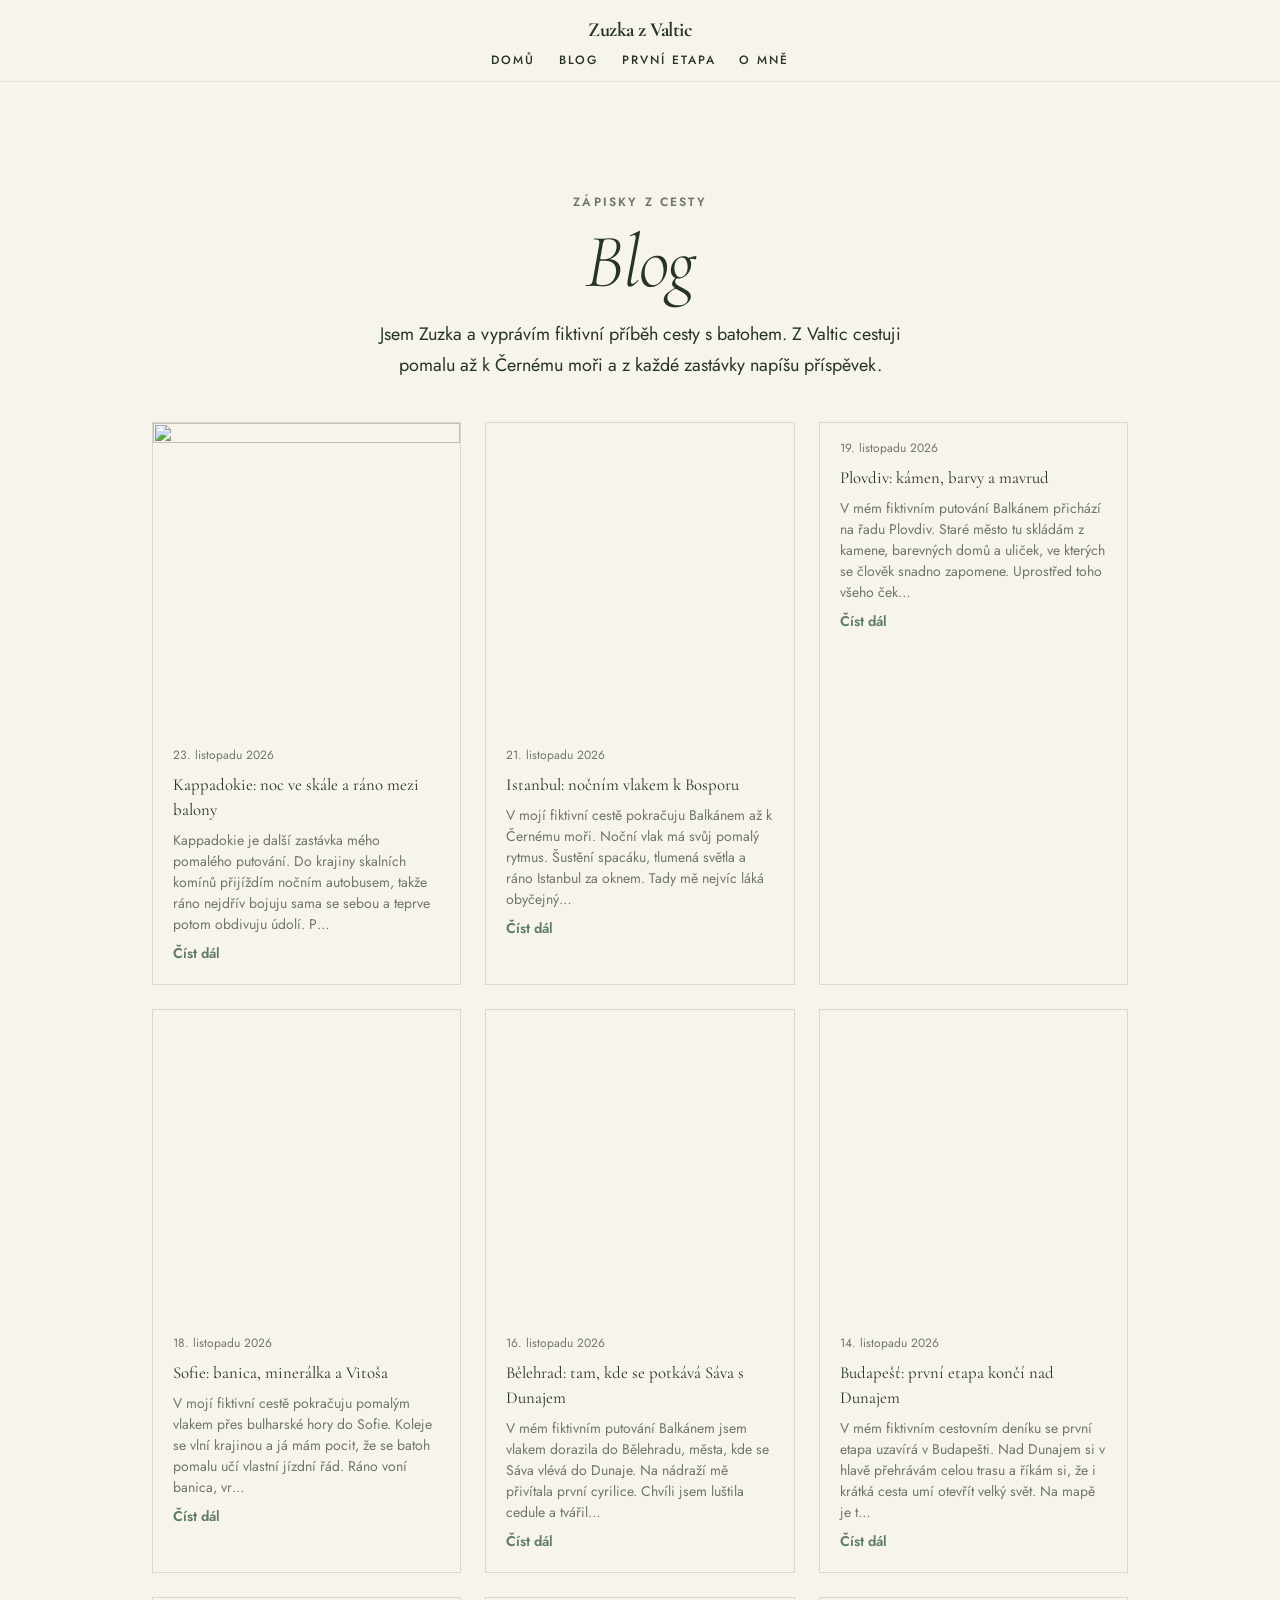
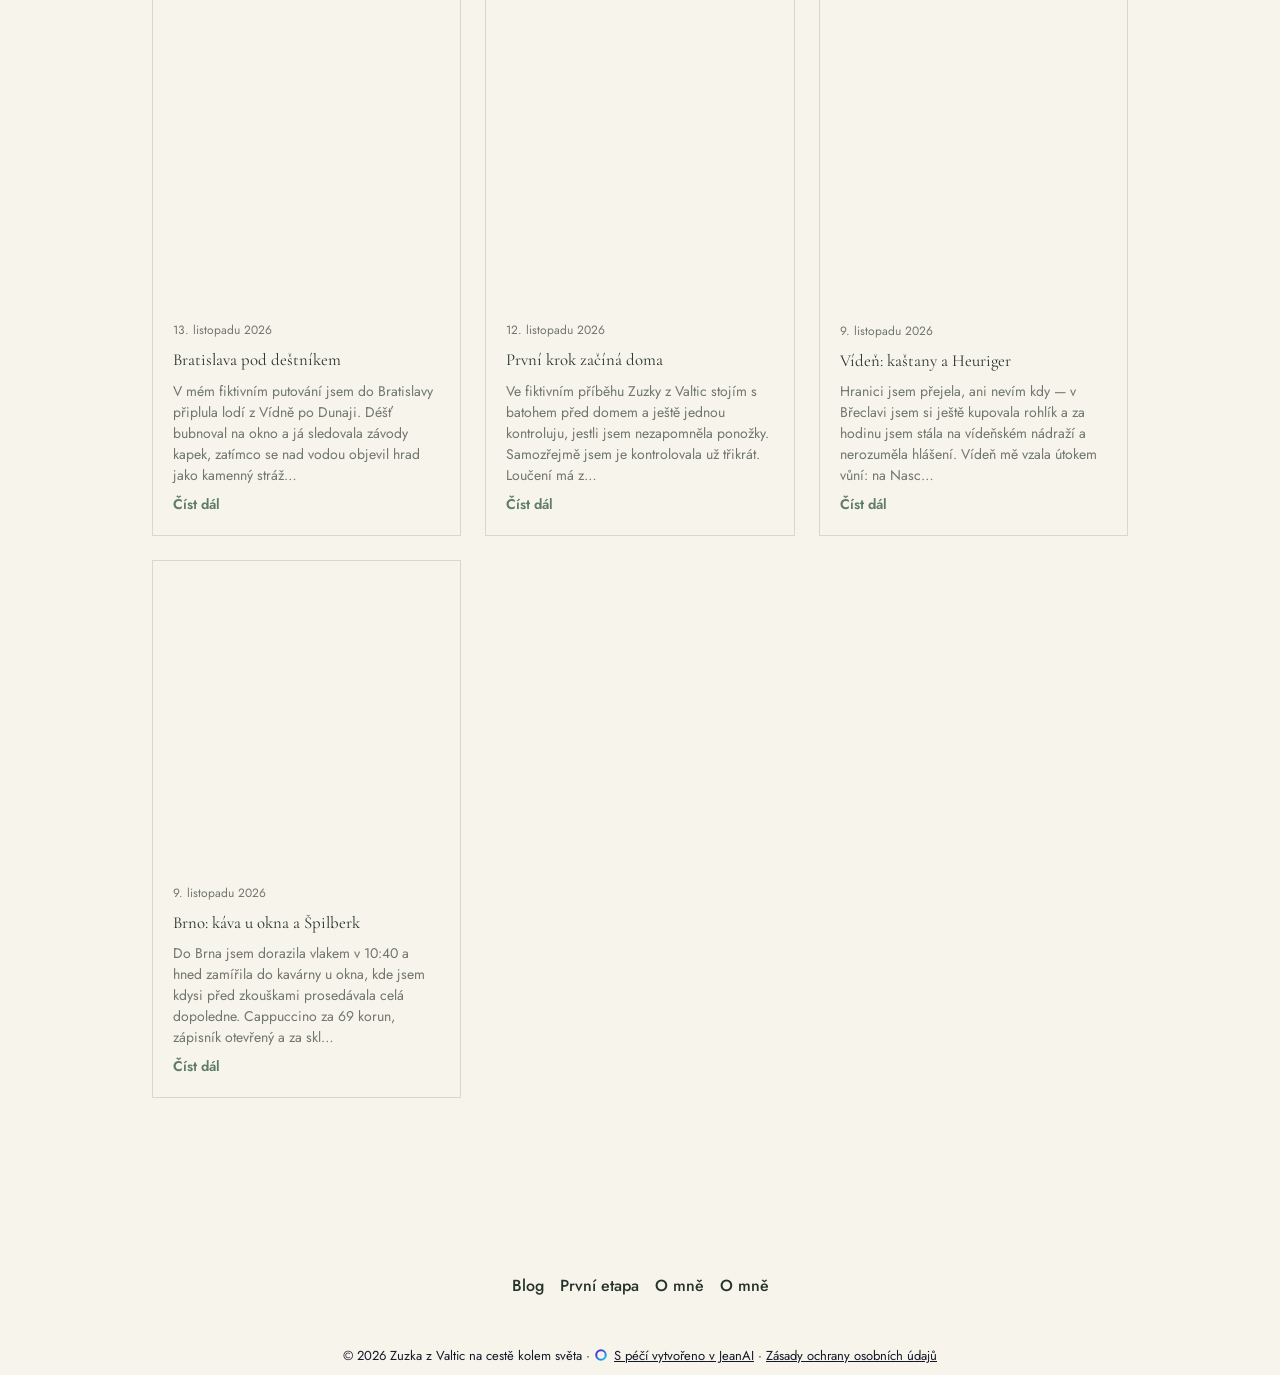
==== commit 9cf5c8ac: "Deploy website: Zuzka z Valtic na cestě kolem světa" ====
--- a/blog.html
+++ b/blog.html
@@ -56,7 +56,7 @@
     <footer class="py-10 mt-auto" style="background-color:var(--color-bg)" id="section_blog_footer" data-section-id="section_blog_footer" data-section-type="footer">
       <div class="max-w-7xl mx-auto px-6 flex flex-col gap-6">
         
-        <div class="text-center max-w-3xl mx-auto flex flex-col gap-3"><div><p data-block-id="block_blog_footer_notice" data-block-type="text.paragraph" data-jean-held="" style="color:var(--color-text);line-height:1.6;font-weight:400">Jsem fiktivní postava — texty i fotky tvoří AI. Projekt JeanAI.cz.</p></div></div>
+        <div class="text-center max-w-3xl mx-auto flex flex-col gap-3"><div><p data-block-id="block_blog_footer_notice" data-block-type="text.paragraph" data-jean-held="" style="color:var(--color-text);line-height:1.6;font-weight:400"></p></div></div>
         <div class="flex flex-col items-center gap-3"><div><nav data-block-id="block_blog_footer_nav" data-block-type="nav_links" style="display:flex;flex-wrap:wrap;justify-content:center;gap:1rem"><a href="/blog.html#section_blog" style="color:var(--color-text);font-weight:500">Blog</a><a href="/prvni-etapa-valtice-brno-viden-bratislava-a-buda.html#section_pribeh" style="color:var(--color-text);font-weight:500">První etapa</a><a href="/o-mne.html" style="color:var(--color-text);font-weight:500">O mně</a><a href="/o-mne.html" style="color:var(--color-text);font-weight:500">O mně</a></nav></div></div>
         
         
